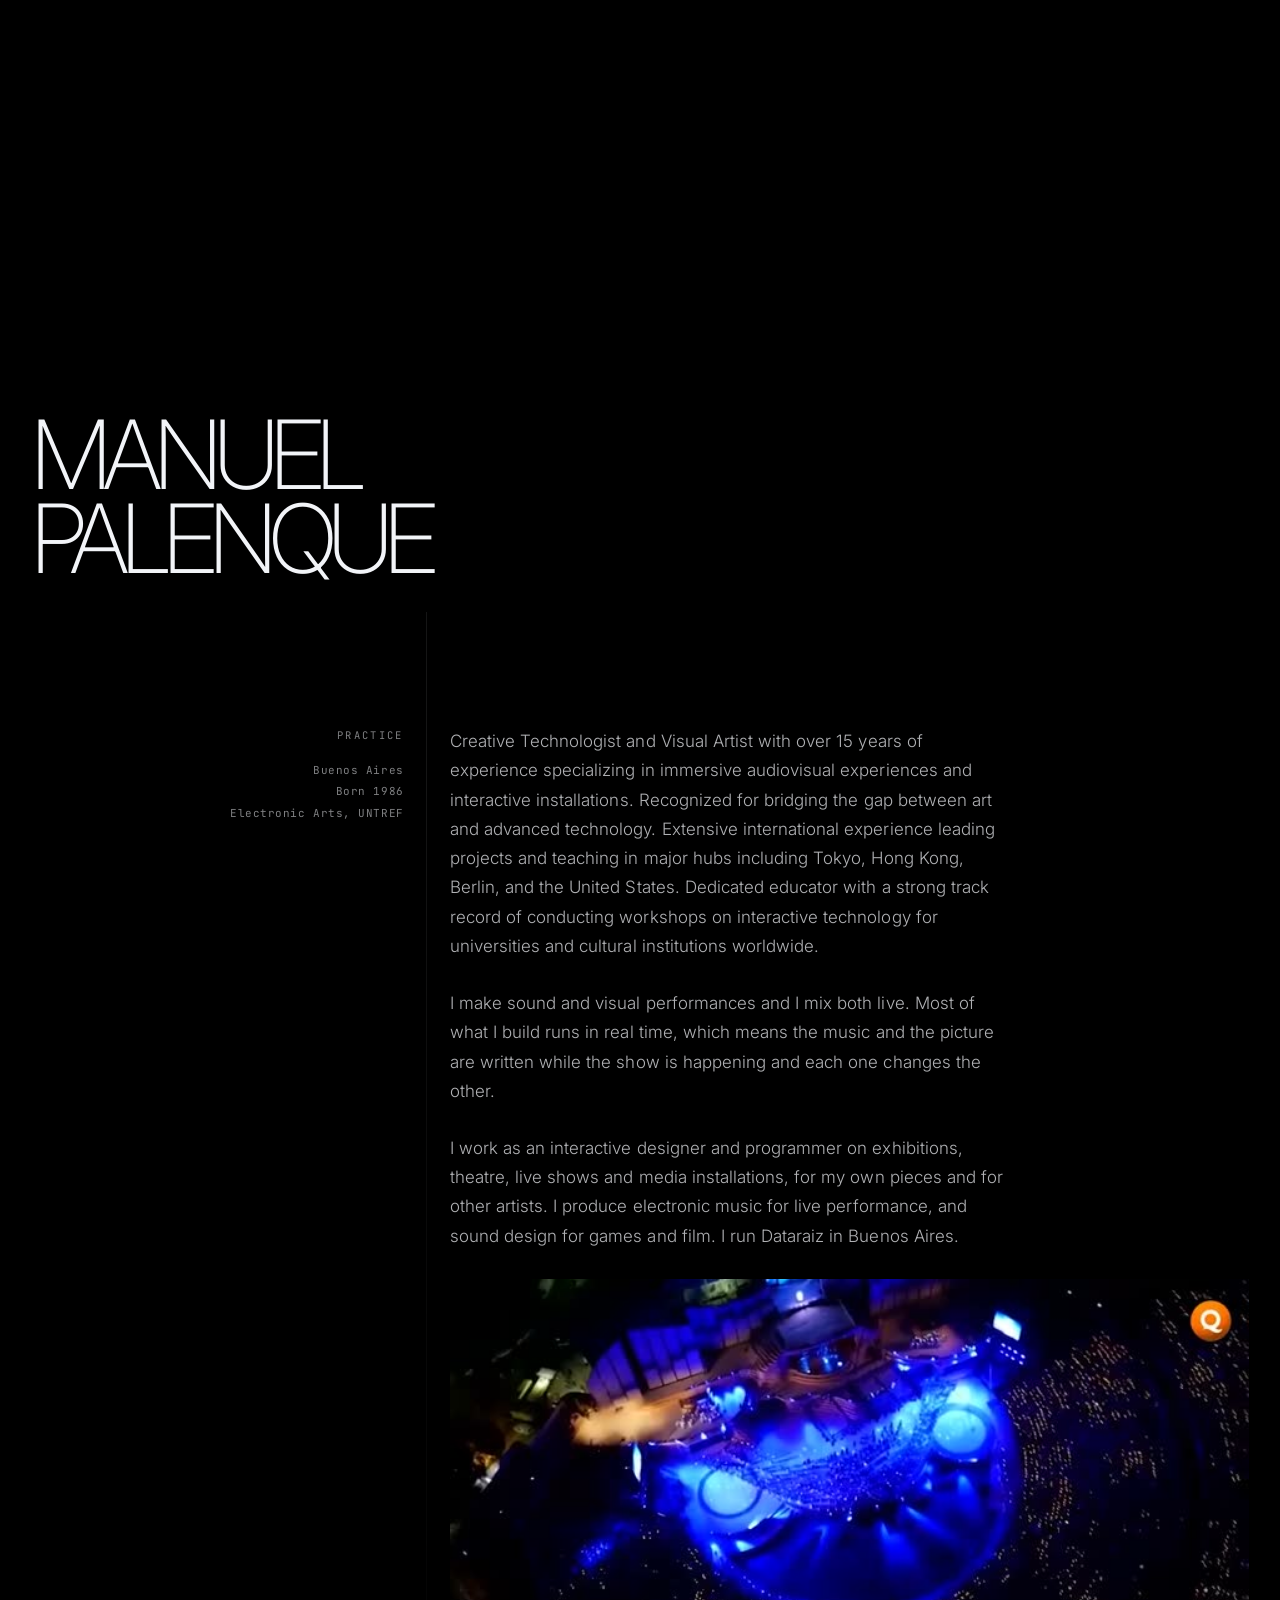
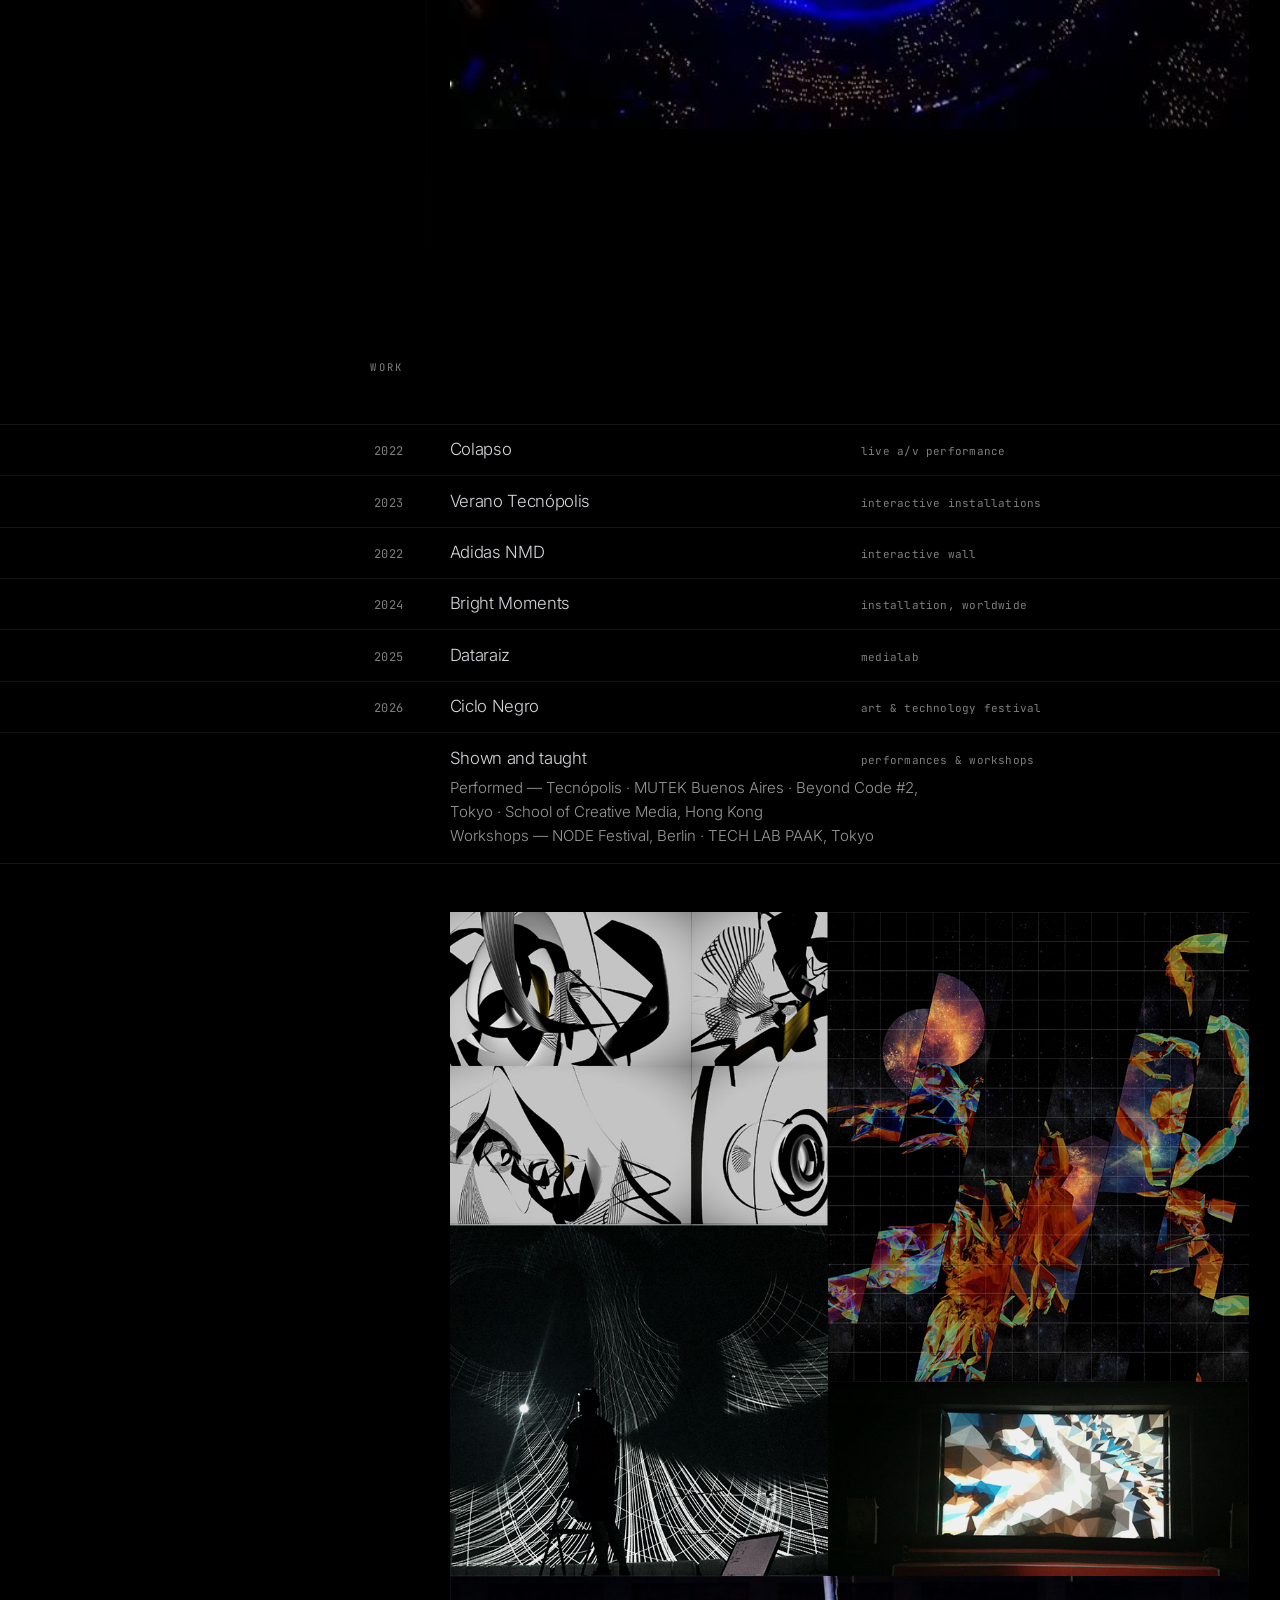
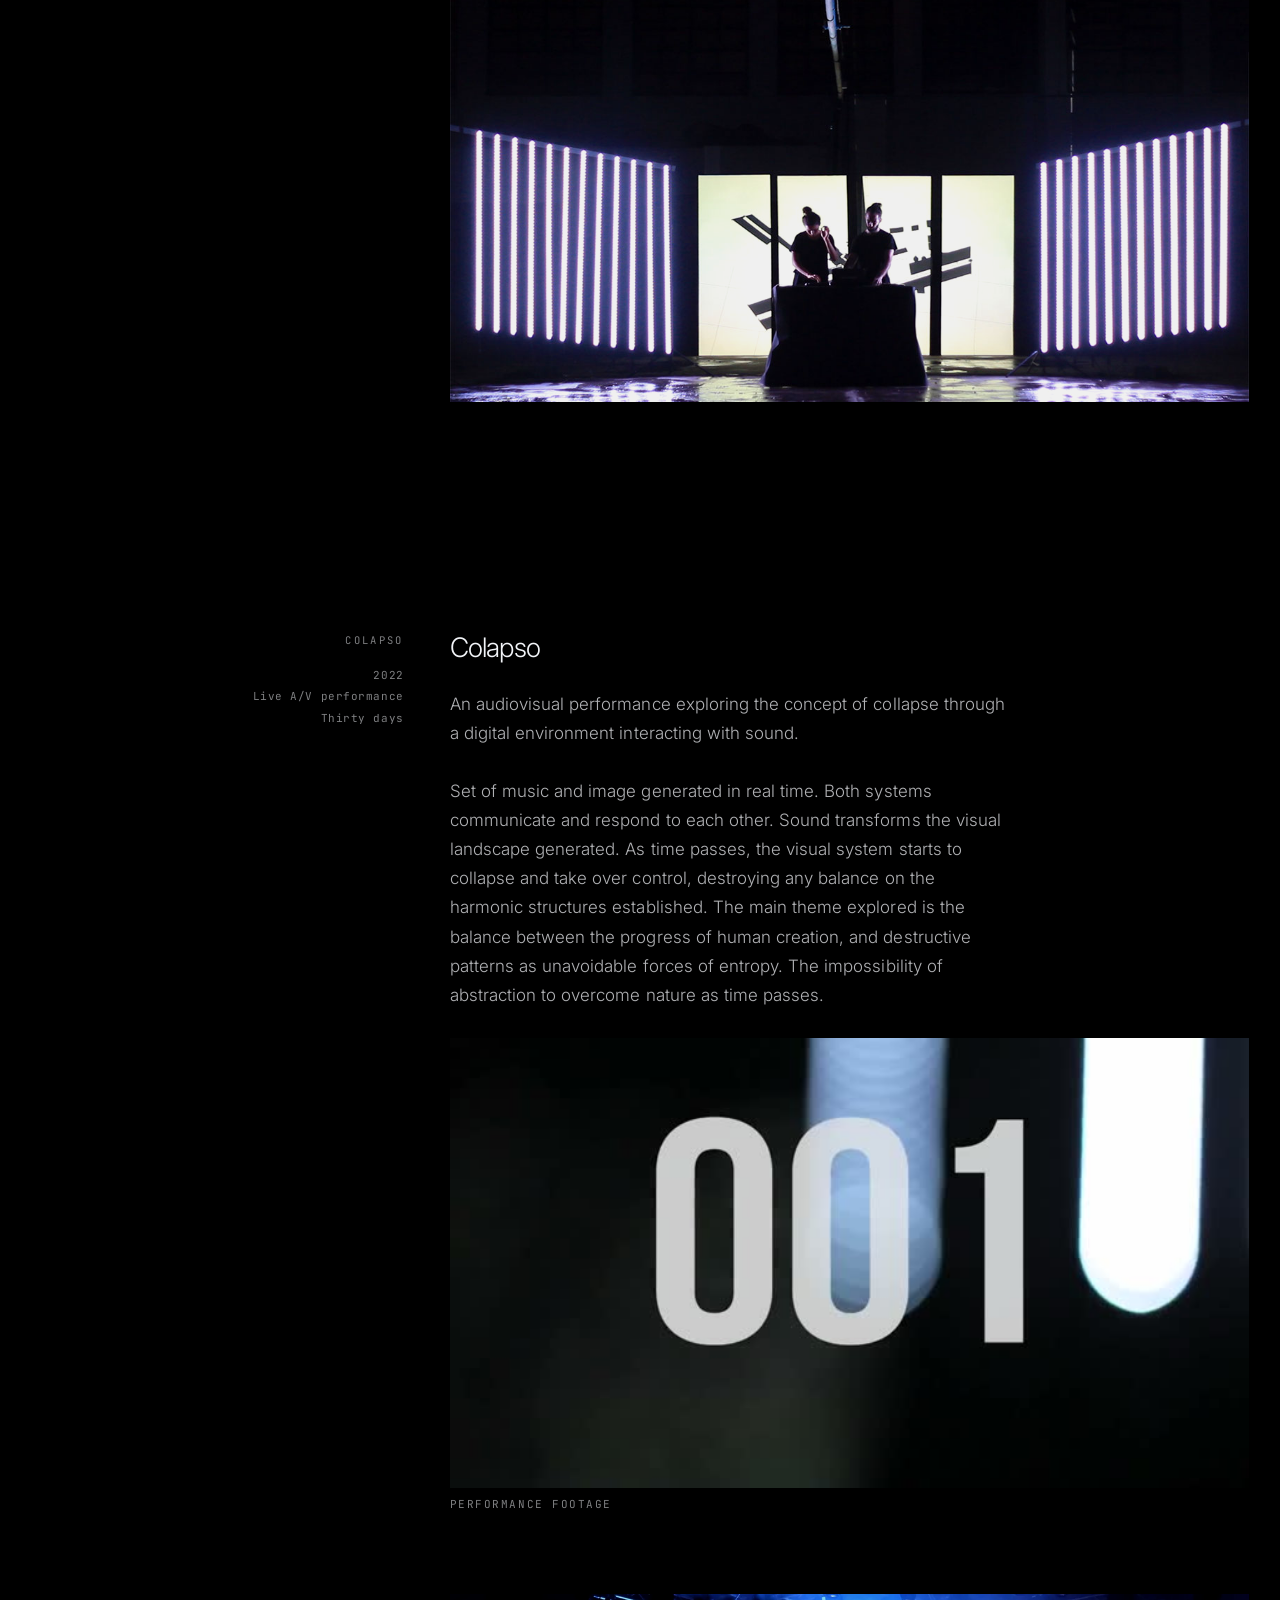
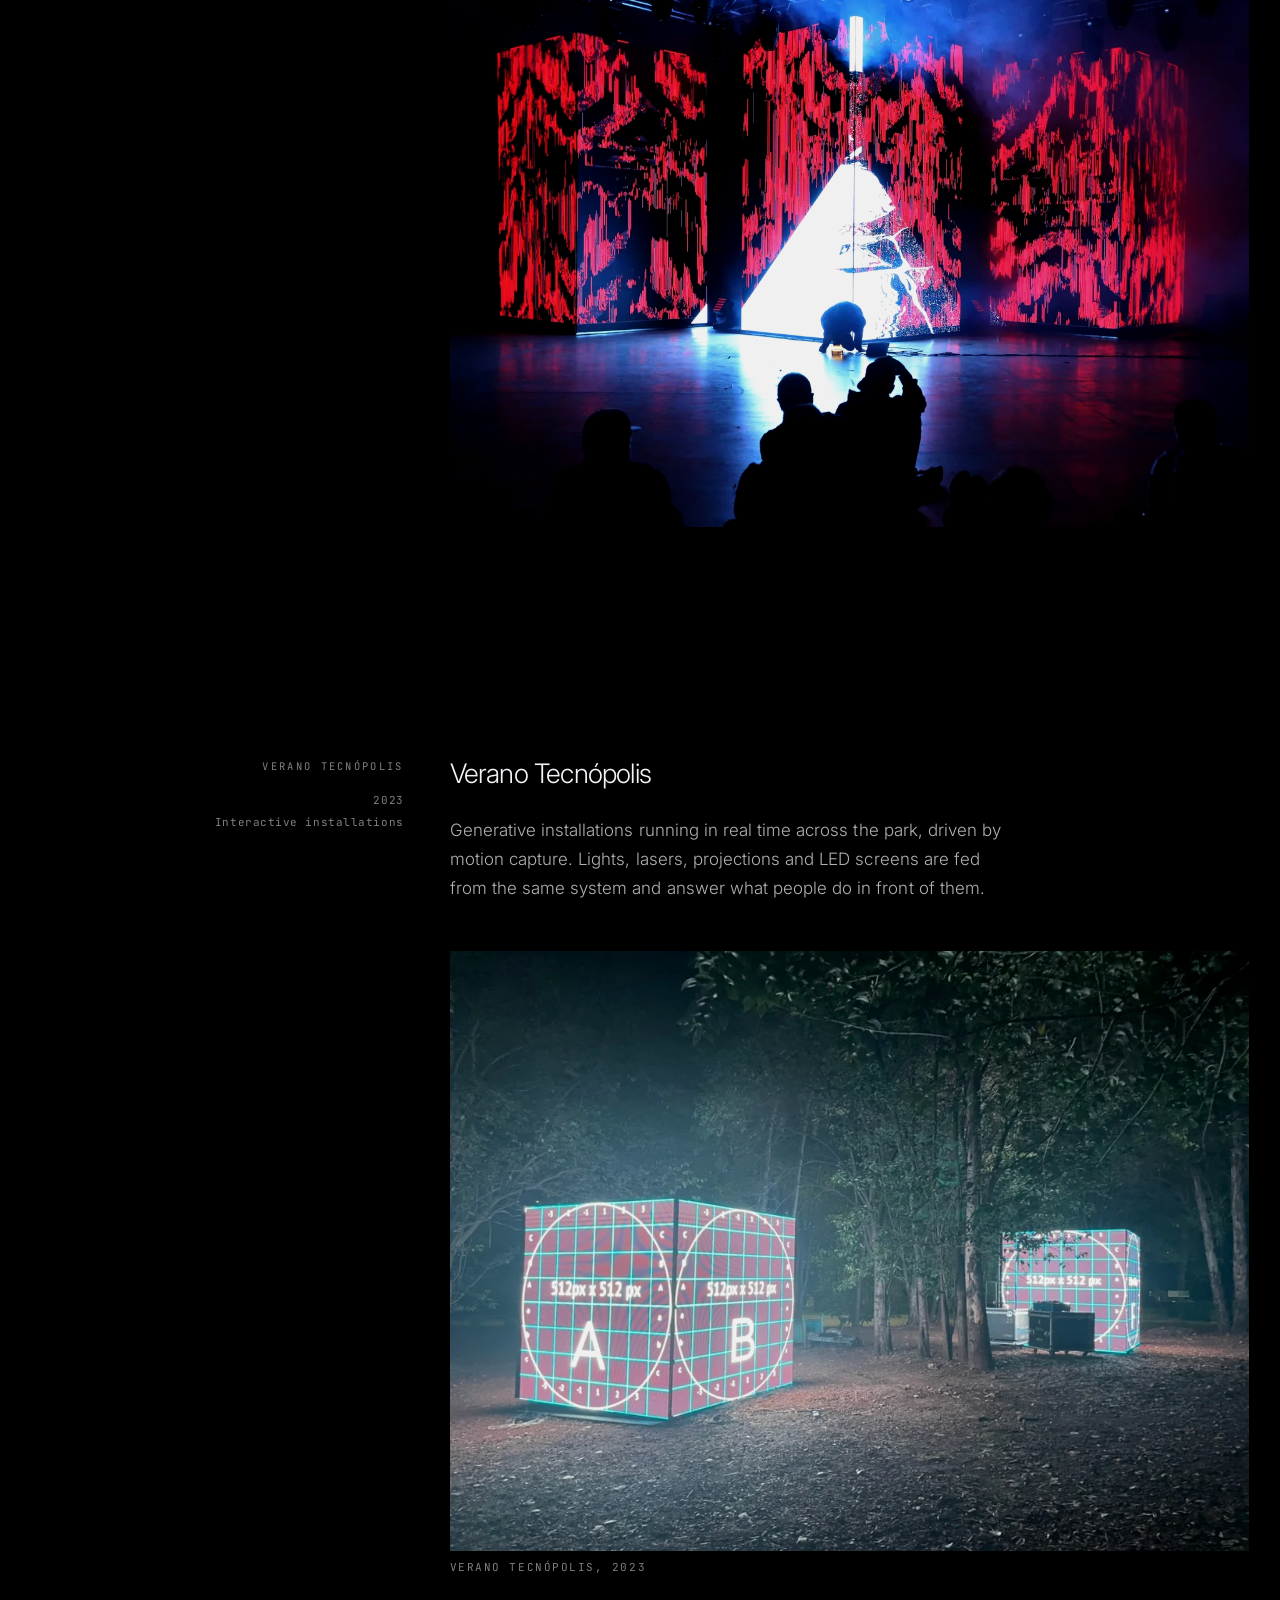
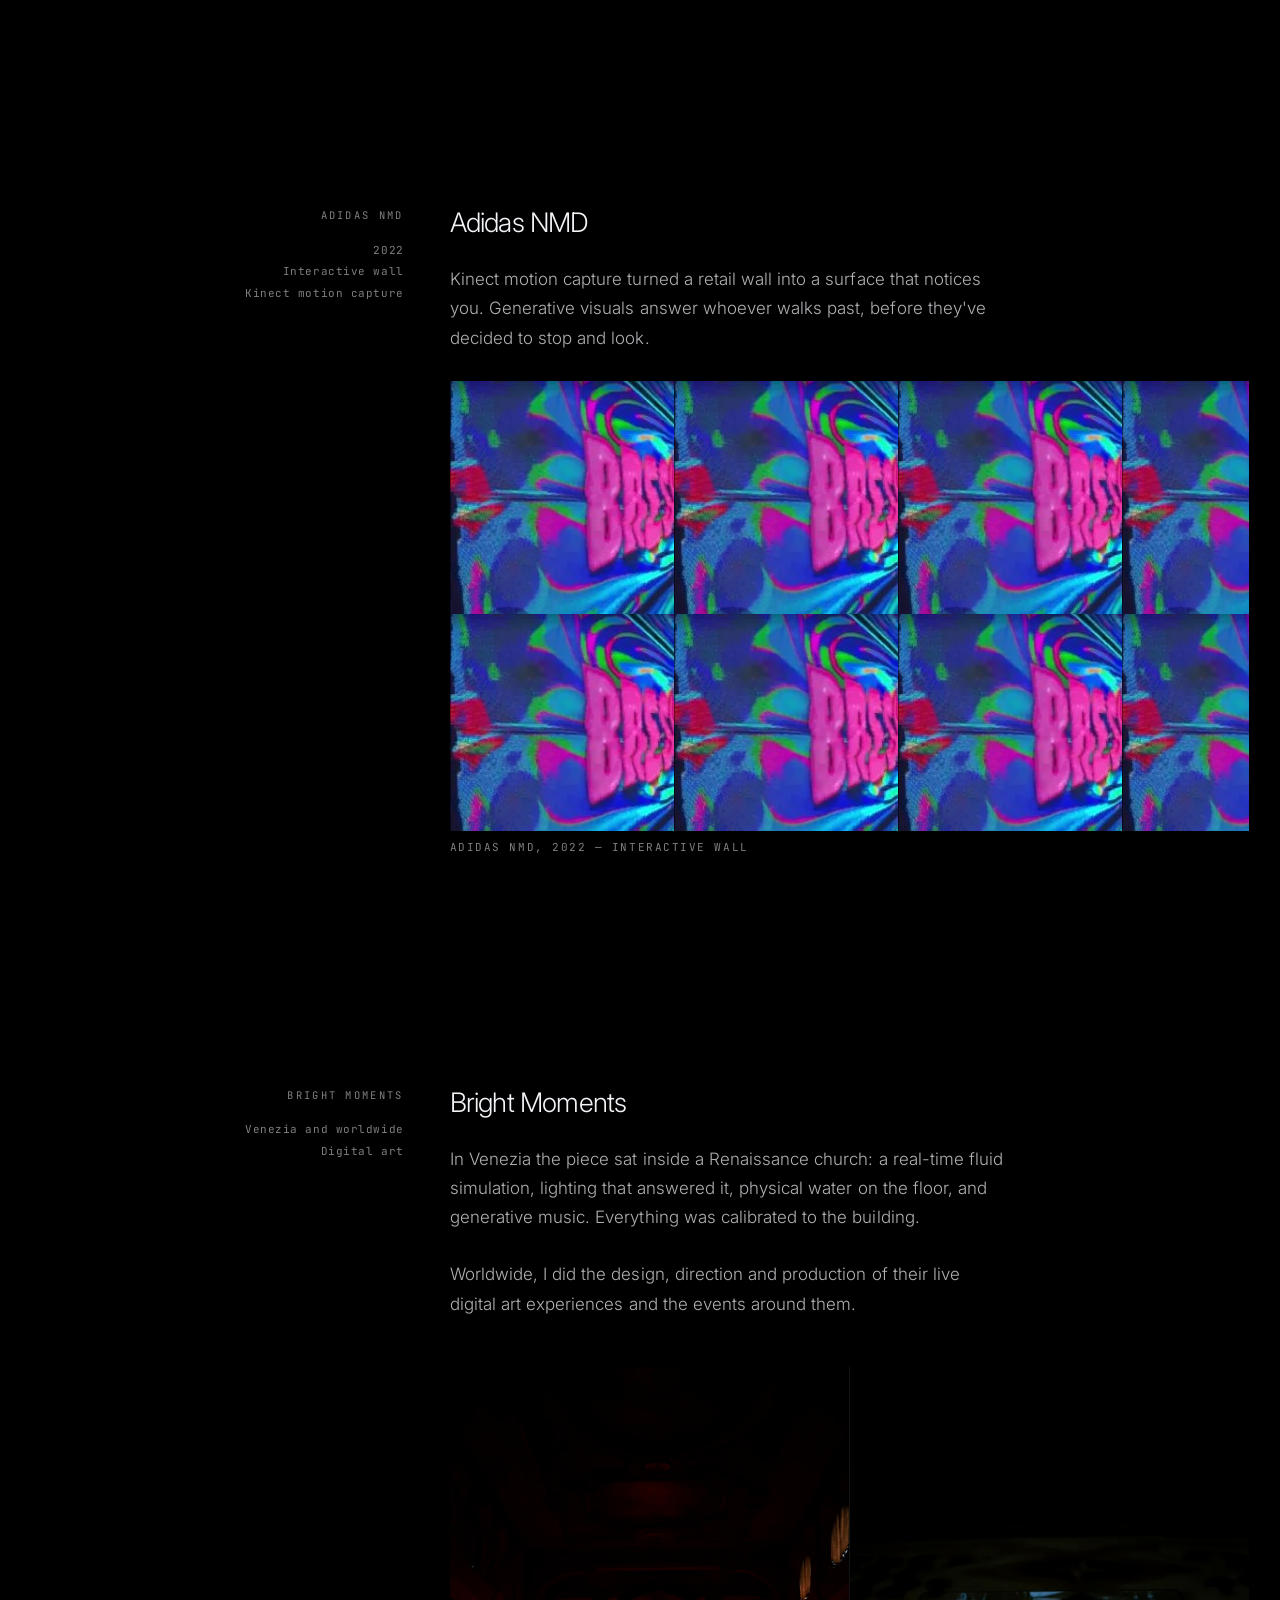
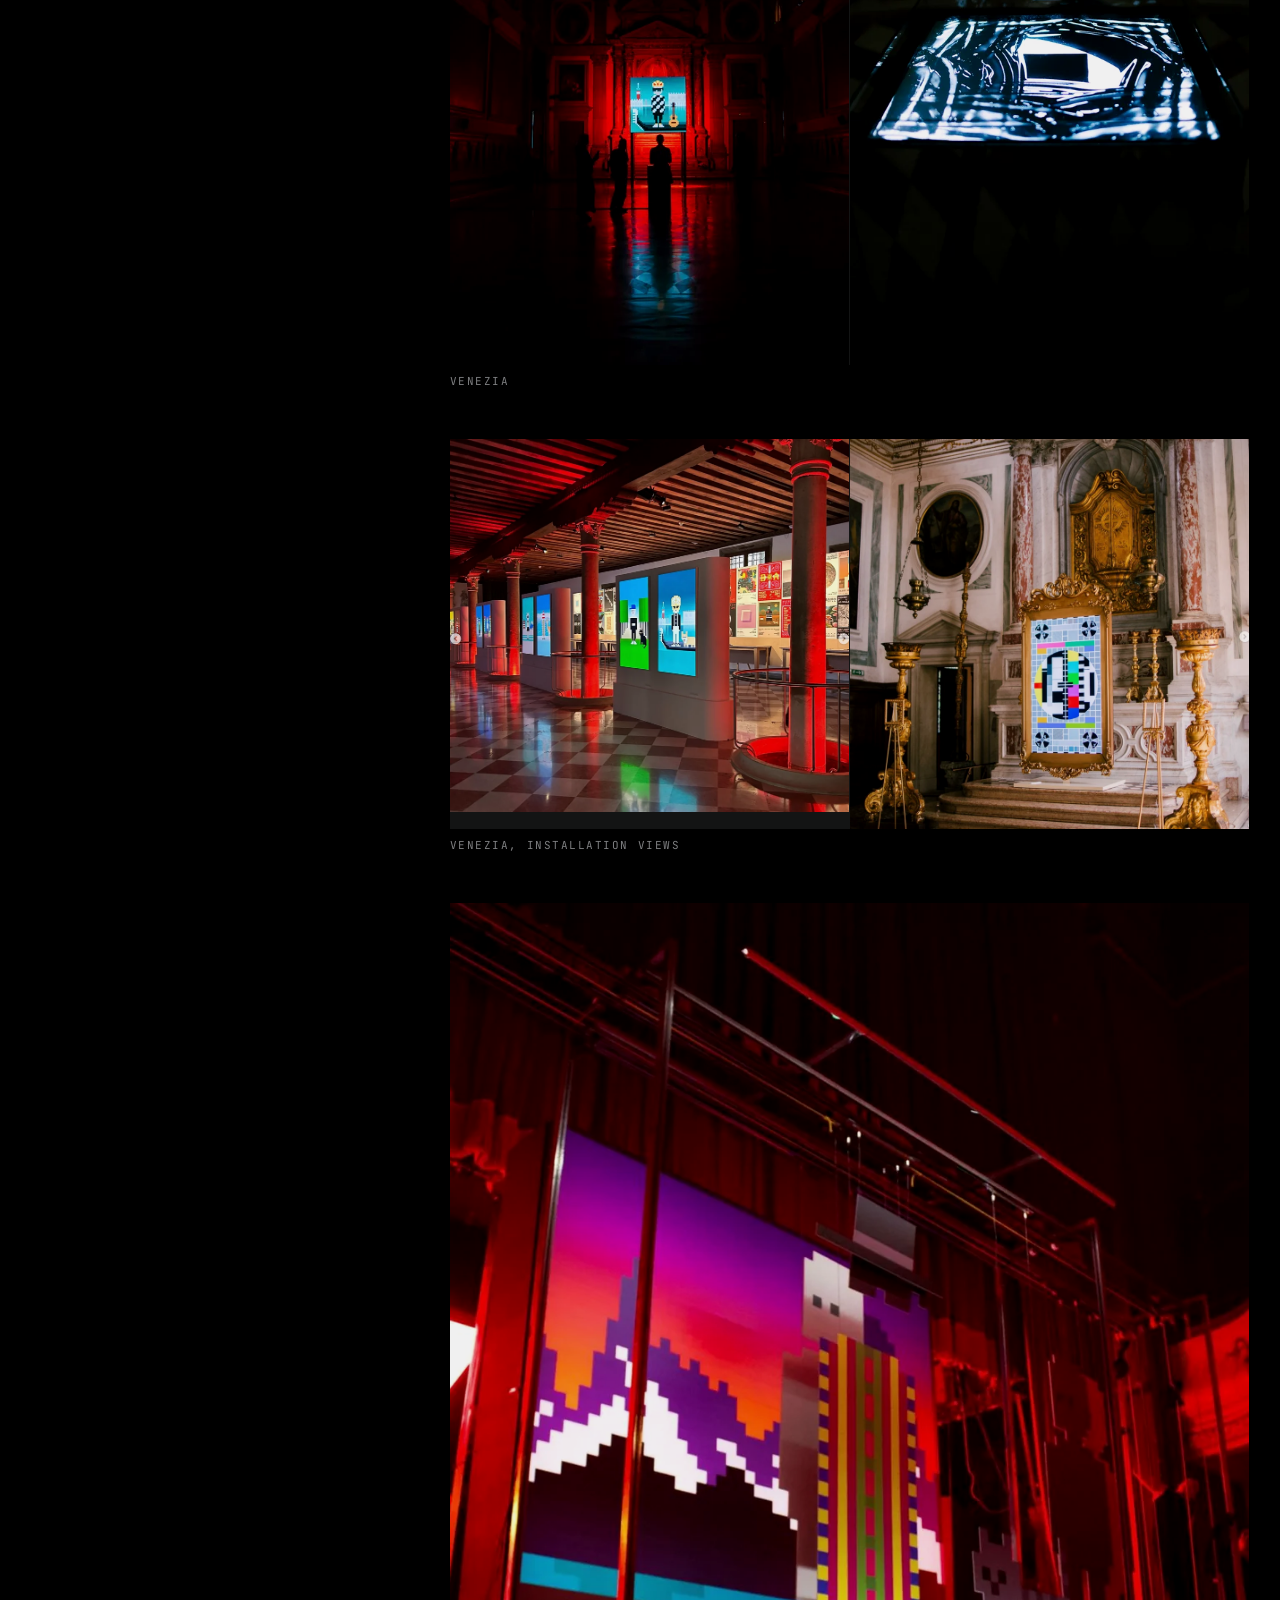
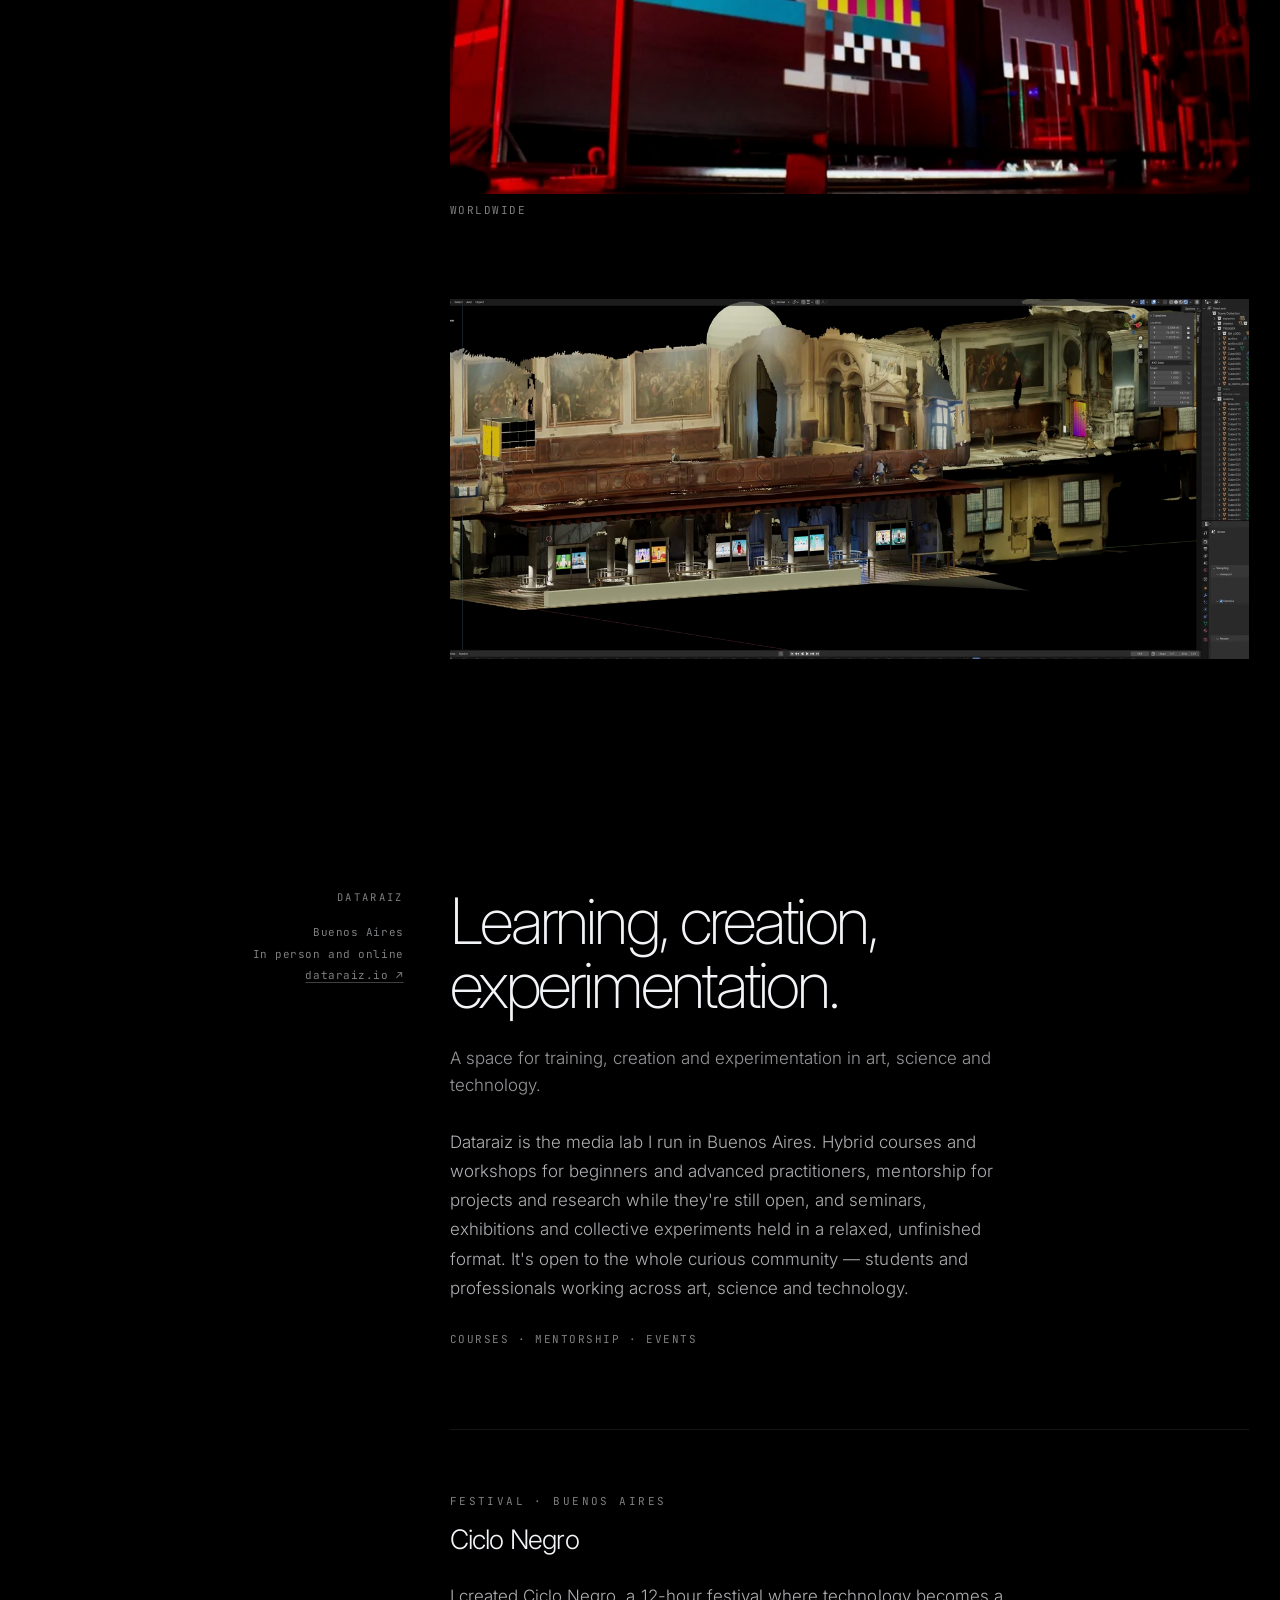
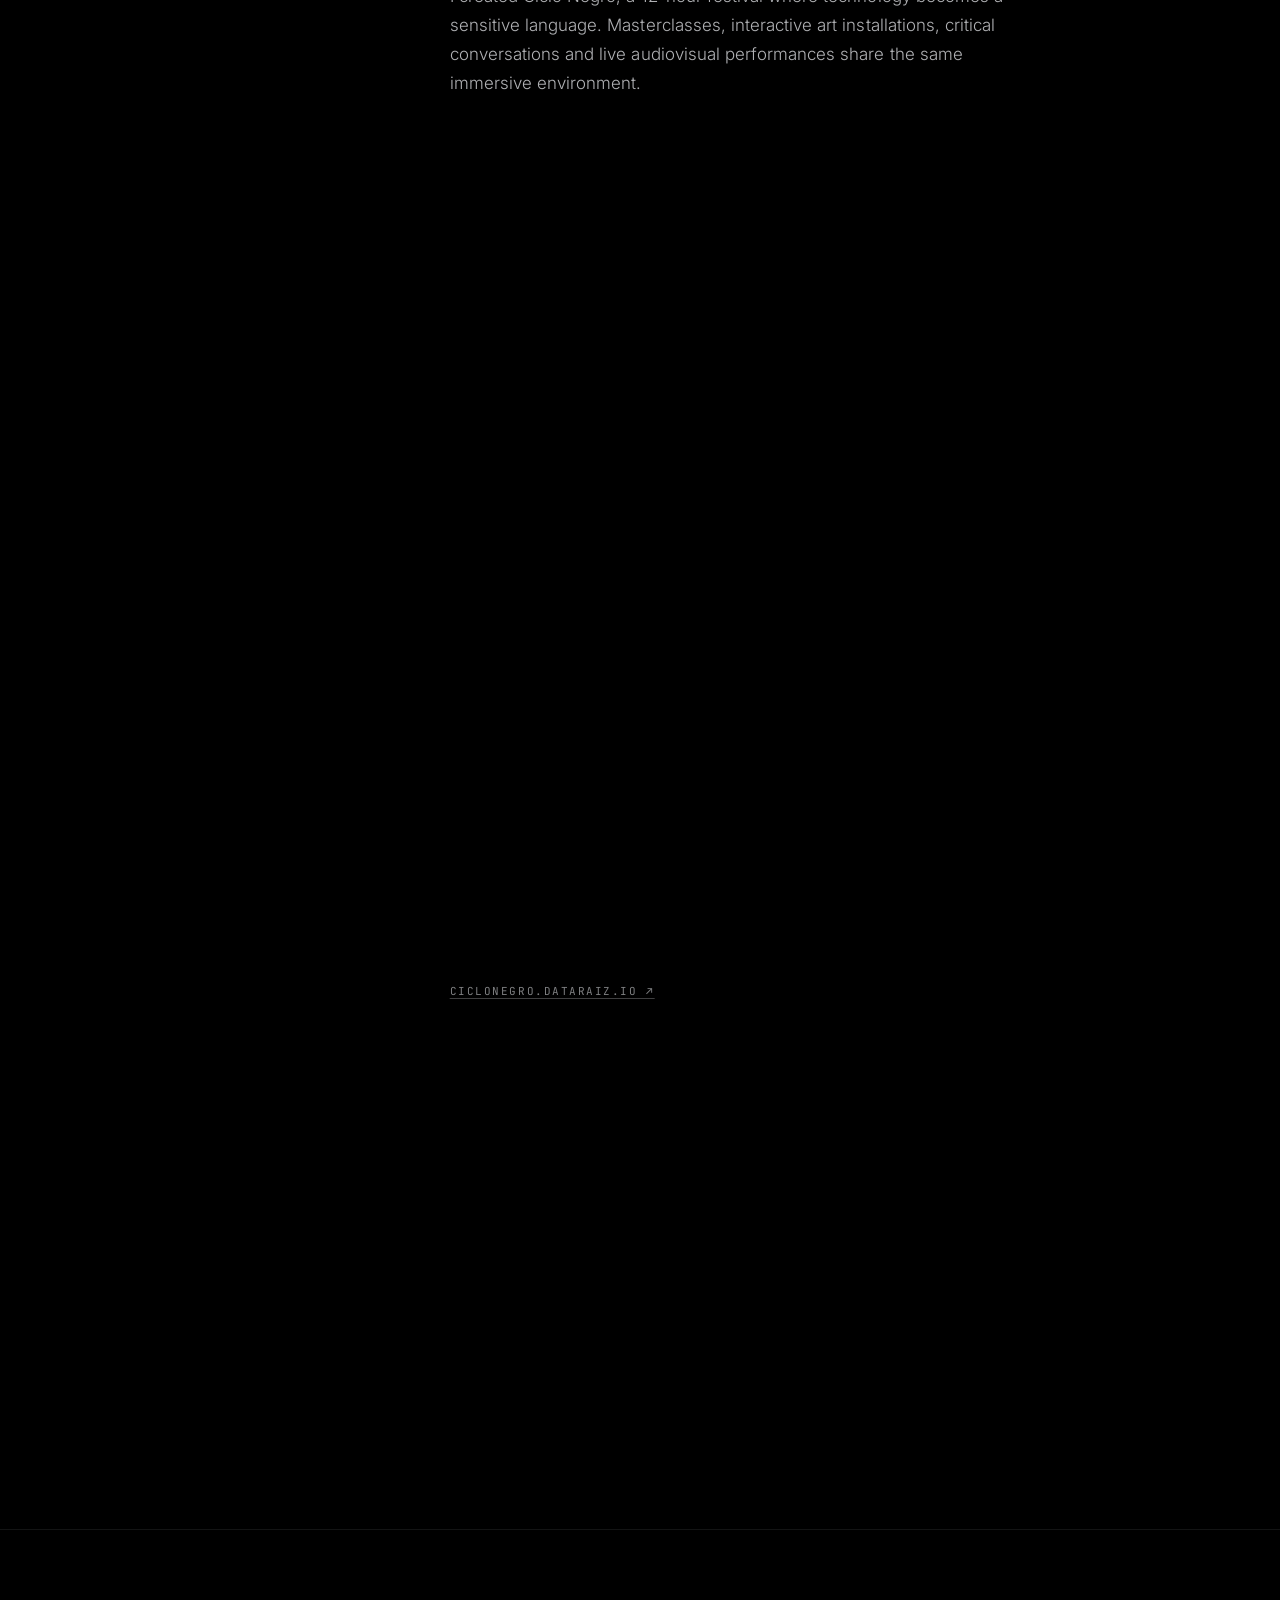
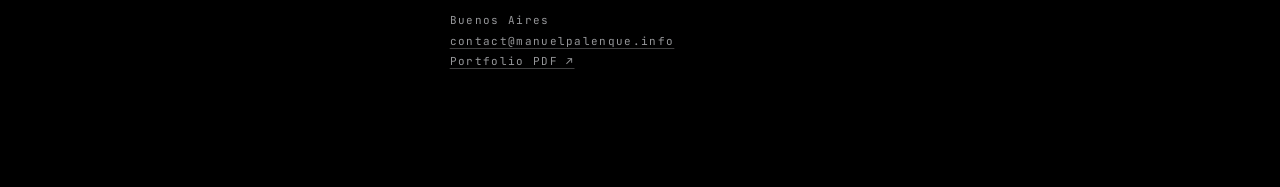
==== index.html @ c45c452f "Improve mobile menu and scrolling" ====
<!doctype html>
<html lang="en">
  <head>
    <meta charset="UTF-8" />
    <meta name="viewport" content="width=device-width, initial-scale=1.0, maximum-scale=1.0, viewport-fit=cover" />
    <title>Manuel Palenque — Artist</title>
    <meta
      name="description"
      content="Manuel Palenque is an artist in Buenos Aires. Sound and visual performance made in real time — Colapso, Verano Tecnópolis, Adidas NMD, Bright Moments — and Dataraiz, a media lab for art, science and technology."
    />
    <link rel="preconnect" href="https://fonts.googleapis.com" />
    <link rel="preconnect" href="https://fonts.gstatic.com" crossorigin />
    <link
      href="https://fonts.googleapis.com/css2?family=Inter:wght@200;300;400&family=JetBrains+Mono:wght@400&display=swap"
      rel="stylesheet"
    />
    <link rel="preload" href="./assets/portfolio/colapso.webp" as="image" />
    <style>
      :root {
        color-scheme: dark;
        --bg: #000;
        --ink: #f2f4f8;
        --ink-88: rgba(242, 244, 248, 0.88);
        --ink-72: rgba(242, 244, 248, 0.72);
        --ink-62: rgba(242, 244, 248, 0.62);
        --ink-52: rgba(242, 244, 248, 0.52);
        --rule: rgba(242, 244, 248, 0.08);
        --rule-hi: rgba(242, 244, 248, 0.24);
        --seam: rgba(242, 244, 248, 0.085);
        --gutter: clamp(1.25rem, 2.4vw, 2.75rem);
        --seam-pad: clamp(1.1rem, 1.8vw, 2rem);
        --s1: 0.5rem;
        --s2: 1rem;
        --s3: 1.75rem;
        --s4: 3rem;
        --s5: 5rem;
        --s6: clamp(5rem, 9vw, 8.5rem);
        --ease: cubic-bezier(0.22, 1, 0.36, 1);
      }
      * { box-sizing: border-box; }
      html, body {
        margin: 0;
        min-height: 100%;
        width: 100%;
        max-width: 100%;
        overflow-x: hidden;
        overscroll-behavior-x: none;
      }
      @supports (overflow: clip) {
        html, body { overflow-x: clip; }
      }
      html { background: #000; }
      body {
        background: var(--bg);
        color: var(--ink);
        font-family: "Inter", system-ui, -apple-system, sans-serif;
        font-weight: 300;
        min-height: 100vh;
        touch-action: pan-y pinch-zoom;
        -webkit-font-smoothing: antialiased;
      }
      #perf, #stats, .stats, .fps-meter, [data-fps-meter] { display: none !important; }

      /* ---------- header ---------- */
      .header {
        position: relative;
        width: 100%;
        height: clamp(460px, 68svh, 820px);
        background: #000;
        overflow: hidden;
      }
      .header canvas {
        position: absolute;
        inset: 0;
        display: block;
        width: 100%;
        height: 100%;
        touch-action: none;
      }
      .header::after {
        content: "";
        position: absolute;
        inset: 0;
        pointer-events: none;
        background: linear-gradient(180deg,
          rgba(0,0,0,0) 0%, rgba(0,0,0,0) 6%, rgba(0,0,0,0.18) 24%,
          rgba(0,0,0,0.62) 54%, rgba(0,0,0,0.88) 78%, rgba(0,0,0,0.92) 100%);
      }
      .hero {
        position: absolute;
        left: 0;
        right: 0;
        bottom: clamp(1.1rem, 3.5vh, 2.4rem);
        z-index: 1;
        display: grid;
        grid-template-columns: 33.3333% minmax(0, 1fr);
        align-items: end;
      }
      .hero__name {
        min-width: 0;
        padding-left: var(--gutter);
      }
      .wordmark {
        --wordmark-size: clamp(3.2rem, 9vw, 7rem);
        margin: 0;
        font-family: "Inter", system-ui, sans-serif;
        font-weight: 200;
        font-size: var(--wordmark-fit, var(--wordmark-size));
        letter-spacing: -0.083em;
        line-height: 0.88;
        text-transform: uppercase;
        color: var(--ink);
        width: max-content;
      }
      .wordmark-line { display: block; white-space: nowrap; }
      .wordmark-line--last { display: inline-block; }
      .wordmark-last { display: inline-block; }
      .hero__line {
        margin: 0;
        padding: 0 var(--gutter) 0.18em var(--seam-pad);
        max-width: 34em;
        font-size: clamp(1rem, 1.25vw, 1.18rem);
        font-weight: 300;
        letter-spacing: -0.004em;
        line-height: 1.55;
        color: var(--ink-72);
      }

      /* ---------- the axis ---------- */
      main {
        position: relative;
        width: 100%;
        margin: 0;
        padding: 0;
      }
      .seams {
        position: absolute;
        left: 0;
        top: 0;
        width: 100%;
        height: 150vh;
        z-index: 0;
        pointer-events: none;
        background: linear-gradient(90deg, transparent calc(33.3333% - 0.5px), var(--seam) calc(33.3333% - 0.5px),
                                    var(--seam) calc(33.3333% + 0.5px), transparent calc(33.3333% + 0.5px));
        -webkit-mask-image: linear-gradient(180deg, #000 0, #000 18vh, rgba(0,0,0,0.45) 70vh, rgba(0,0,0,0) 150vh);
                mask-image: linear-gradient(180deg, #000 0, #000 18vh, rgba(0,0,0,0.45) 70vh, rgba(0,0,0,0) 150vh);
      }
      .row {
        position: relative;
        z-index: 1;
        display: grid;
        grid-template-columns: 33.3333% minmax(0, 1fr);
      }
      .rail {
        padding-left: var(--gutter);
        padding-right: var(--seam-pad);
        text-align: right;
      }
      .col {
        padding-left: var(--seam-pad);
        padding-right: var(--gutter);
      }
      .bleed {
        grid-column: 2 / -1;
        padding-left: var(--seam-pad);
        padding-right: var(--gutter);
      }
      .section { padding-block: var(--s6); }
      .rail-label {
        margin: 0;
        font-family: "JetBrains Mono", ui-monospace, SFMono-Regular, Menlo, monospace;
        font-size: 10.5px;
        font-weight: 400;
        letter-spacing: 0.22em;
        line-height: 1.6;
        text-transform: uppercase;
        color: var(--ink-52);
      }
      .rail-data {
        margin: var(--s2) 0 0;
        font-family: "JetBrains Mono", ui-monospace, SFMono-Regular, Menlo, monospace;
        font-size: 11px;
        font-weight: 400;
        letter-spacing: 0.05em;
        line-height: 1.95;
        color: var(--ink-52);
        font-variant-numeric: tabular-nums;
      }
      .body {
        margin: 0 0 var(--s3);
        max-width: 33em;
        font-size: 1.0625rem;
        font-weight: 300;
        letter-spacing: 0.002em;
        line-height: 1.72;
        color: var(--ink-72);
      }
      .body:last-child { margin-bottom: 0; }
      .caption {
        margin: var(--s1) 0 0;
        font-family: "JetBrains Mono", ui-monospace, SFMono-Regular, Menlo, monospace;
        font-size: 11px;
        font-weight: 400;
        letter-spacing: 0.14em;
        line-height: 1.6;
        text-transform: uppercase;
        color: var(--ink-52);
      }
      a {
        color: inherit;
        text-decoration: underline;
        text-underline-offset: 0.28em;
        text-decoration-thickness: 1px;
        text-decoration-color: rgba(242, 244, 248, 0.26);
        transition: text-decoration-color 150ms ease;
      }
      a:hover, a:focus-visible { text-decoration-color: var(--ink); }

      /* ---------- index ---------- */
      .index-block { margin-top: var(--s4); }
      .index-block:first-of-type { margin-top: 0; }
      .index-row {
        position: relative;
        isolation: isolate;
        overflow: hidden;
        border-top: 1px solid var(--rule);
        padding-block: 0.9rem;
        align-items: baseline;
        text-decoration: none;
        transition: border-color 460ms var(--ease), transform 460ms var(--ease);
      }
      .index-row::before {
        content: "";
        position: absolute;
        inset: 0;
        z-index: 0;
        background: var(--ink);
        transform: translate3d(-101%, 0, 0);
        transition: transform 600ms var(--ease);
        pointer-events: none;
      }
      .index-row > * { position: relative; z-index: 1; }
      .index-row:last-child { border-bottom: 1px solid var(--rule); }
      a.index-row:focus-visible {
        border-top-color: var(--ink);
        transform: translate3d(0.18rem, 0, 0);
      }
      a.index-row:focus-visible::before { transform: translate3d(0, 0, 0); }
      .index-year {
        font-family: "JetBrains Mono", ui-monospace, SFMono-Regular, Menlo, monospace;
        font-size: 12px;
        font-weight: 400;
        letter-spacing: 0.04em;
        line-height: 1;
        color: var(--ink-52);
        font-variant-numeric: tabular-nums;
      }
      .index-cell {
        display: grid;
        grid-template-columns: minmax(0, 1fr) minmax(0, 1fr);
        align-items: baseline;
        gap: 0 var(--seam-pad);
      }
      .index-title {
        font-size: clamp(1.05rem, 1.25vw, 1.25rem);
        font-weight: 300;
        letter-spacing: -0.02em;
        line-height: 1.2;
        color: var(--ink-88);
        transition: color 420ms var(--ease);
      }
      a.index-row:focus-visible .index-title { color: #000; }
      .index-medium {
        font-family: "JetBrains Mono", ui-monospace, SFMono-Regular, Menlo, monospace;
        font-size: 11px;
        font-weight: 400;
        letter-spacing: 0.02em;
        line-height: 1.6;
        text-transform: lowercase;
        color: var(--ink-52);
        transition: color 420ms var(--ease);
      }
      a.index-row:focus-visible .index-year,
      a.index-row:focus-visible .index-medium,
      a.index-row:focus-visible .index-note { color: rgba(5, 7, 11, 0.62); }
      @media (hover: hover) and (pointer: fine) {
        a.index-row:hover {
          border-top-color: var(--ink);
          transform: translate3d(0.18rem, 0, 0);
        }
        a.index-row:hover::before { transform: translate3d(0, 0, 0); }
        a.index-row:hover .index-title { color: #000; }
        a.index-row:hover .index-year,
        a.index-row:hover .index-medium,
        a.index-row:hover .index-note { color: rgba(5, 7, 11, 0.62); }
      }
      .index-note {
        grid-column: 1 / -1;
        margin: 0.45rem 0 0;
        max-width: 34em;
        font-size: 0.94rem;
        font-weight: 300;
        line-height: 1.6;
        color: var(--ink-62);
      }
      /* commissioned rail thumbnail */
      .rail > .index-year { display: block; }
      .cthumb {
        display: block;
        margin: 0.7rem 0 0 auto;
        width: clamp(110px, 12vw, 190px);
        aspect-ratio: 16 / 10;
        object-fit: cover;
        background: var(--bg);
        filter: saturate(0.94) contrast(1.04) brightness(0.94);
      }

      /* ---------- plates ---------- */
      .plate { padding-block: var(--s6); }
      .plate > .rail { grid-row: 1 / -1; }
      .plate__title {
        margin: 0 0 var(--s3);
        font-size: clamp(1.45rem, 2.1vw, 2rem);
        font-weight: 300;
        letter-spacing: -0.03em;
        line-height: 1.12;
        color: var(--ink);
      }
      .plate__media { margin: var(--s4) 0 0; }
      .plate__media:first-child { margin-top: 0; }
      .plate__media img {
        display: block;
        width: 100%;
        height: auto;
        filter: saturate(0.94) contrast(1.04) brightness(0.94);
      }
      .plate__media.bleed { margin-top: var(--s5); }
      .plate__media.bleed img { width: 100%; }
      .plate__media.bleed.work-recap {
        margin-top: var(--s4);
        margin-left: 33.3333%;
      }
      .pair {
        display: grid;
        grid-template-columns: repeat(2, minmax(0, 1fr));
        gap: 1px;
        background: var(--rule);
      }
      .pair img { width: 100%; }

      /* ---------- dataraiz ---------- */
      .motto {
        margin: 0;
        font-size: clamp(2.2rem, 5vw, 4rem);
        font-weight: 200;
        letter-spacing: -0.045em;
        line-height: 1;
        color: var(--ink);
      }
      .gloss {
        margin: var(--s2) 0 0;
        font-family: "JetBrains Mono", ui-monospace, SFMono-Regular, Menlo, monospace;
        font-size: 11px;
        font-weight: 400;
        letter-spacing: 0.22em;
        text-transform: uppercase;
        color: var(--ink-52);
      }
      .spanish {
        margin: var(--s3) 0 0;
        max-width: 33em;
        font-size: 1.0625rem;
        font-weight: 300;
        line-height: 1.6;
        color: var(--ink-62);
      }
      .dataraiz-body { margin-top: var(--s3); }
      .strands { margin-top: var(--s3); }
      .ciclo-negro {
        margin-top: var(--s5);
        padding-top: var(--s4);
        border-top: 1px solid var(--rule);
        scroll-margin-top: var(--s3);
      }
      .ciclo-negro .plate__title { margin-top: var(--s2); }
      .entry-media.entry-media--ciclo {
        width: min(100%, 42rem);
        aspect-ratio: 4 / 5;
        margin-top: var(--s3);
      }
      .entry-media--ciclo video { object-position: 50% 45%; }
      .ciclo-negro__link { margin-top: var(--s2); }

      /* ---------- video surfaces (JS contract) ---------- */
      .entry-media {
        margin: 0;
        aspect-ratio: 16 / 9;
        overflow: hidden;
        background-position: center;
        background-repeat: no-repeat;
        background-size: cover;
      }
      .entry-media--interactive { cursor: pointer; }
      .entry-media--adidas {
        background: #000;
      }
      .entry-media--interactive:focus-visible {
        outline: 1px solid rgba(242, 244, 248, 0.78);
        outline-offset: 3px;
      }
      .entry-media video {
        display: block;
        width: 100%;
        height: 100%;
        object-fit: cover;
        filter: saturate(0.94) contrast(1.04) brightness(0.94);
        background: var(--bg);
        opacity: 0;
        transition: opacity 180ms ease;
      }
      .entry-media video[data-frame-ready="true"] { opacity: 1; }

      .archive-video-grid {
        display: grid;
        grid-template-columns: repeat(4, minmax(0, 1fr));
        gap: 1px;
        margin-left: calc(33.3333% + var(--seam-pad));
        margin-right: var(--gutter);
        background: var(--rule);
      }
      .archive-section { padding-top: var(--s4); }
      .archive-video-card {
        position: relative;
        display: block;
        width: 100%;
        min-width: 0;
        padding: 0;
        aspect-ratio: 16 / 10;
        overflow: hidden;
        appearance: none;
        border: 0;
        border-radius: 0;
        color: var(--ink);
        background: var(--bg);
        background-position: center;
        background-repeat: no-repeat;
        background-size: cover;
        cursor: pointer;
      }
      .archive-video-card video {
        display: block;
        width: 100%;
        height: 100%;
        object-fit: cover;
        filter: saturate(0.86) contrast(1.06) brightness(0.8);
        opacity: 0;
        transform: scale(1);
        transition: opacity 180ms ease, filter 420ms ease, transform 520ms ease;
      }
      .archive-video-card video[data-frame-ready="true"] { opacity: 1; }
      .archive-video-card::after {
        content: "";
        position: absolute;
        inset: 0;
        pointer-events: none;
        background: linear-gradient(180deg, rgba(0,0,0,0) 0%, rgba(0,0,0,0.06) 52%, rgba(0,0,0,0.28) 100%);
        transition: opacity 420ms ease;
      }
      .archive-video-card:hover video,
      .archive-video-card:focus-visible video,
      .archive-video-card.is-previewing video {
        filter: saturate(1) contrast(1.02) brightness(0.98);
        transform: scale(1.012);
      }
      .archive-video-card:hover::after,
      .archive-video-card:focus-visible::after,
      .archive-video-card.is-previewing::after { opacity: 0.4; }
      .archive-video-card:focus-visible {
        outline: 1px solid rgba(242, 244, 248, 0.78);
        outline-offset: -1px;
      }

      /* ---------- colophon ---------- */
      .colophon {
        border-top: 1px solid var(--rule);
        padding-block: var(--s5) var(--s6);
      }
      .colophon-list {
        margin: 0;
        font-family: "JetBrains Mono", ui-monospace, SFMono-Regular, Menlo, monospace;
        font-size: 11px;
        font-weight: 400;
        letter-spacing: 0.12em;
        line-height: 1.9;
        color: var(--ink-62);
      }
      .colophon-list p { margin: 0; }
      .colophon-credit {
        margin-top: var(--s3);
        max-width: 44em;
        color: var(--ink-52);
        text-transform: uppercase;
      }

      /* ---------- lightbox (unchanged contract) ---------- */
      .video-lightbox[hidden] { display: none; }
      .video-lightbox {
        position: fixed;
        inset: 0;
        z-index: 40;
        display: flex;
        align-items: center;
        justify-content: center;
        padding: clamp(1rem, 4vw, 3rem);
        background: rgba(0, 0, 0, 0.94);
      }
      .video-lightbox__panel { width: min(1180px, 100%); }
      .video-lightbox.is-fullscreen { padding: 0; }
      .video-lightbox.is-fullscreen .video-lightbox__panel { width: 100%; height: 100%; }
      .video-lightbox.is-fullscreen .video-lightbox__frame { height: 100%; aspect-ratio: auto; }
      .video-lightbox.is-fullscreen .video-lightbox__bar {
        position: absolute;
        right: clamp(1rem, 3vw, 2rem);
        bottom: clamp(1rem, 3vw, 2rem);
      }
      .video-lightbox__frame {
        position: relative;
        aspect-ratio: 16 / 9;
        overflow: hidden;
        background: #000;
        background-position: center;
        background-repeat: no-repeat;
        background-size: cover;
      }
      .video-lightbox__frame video {
        display: block;
        width: 100%;
        height: 100%;
        object-fit: contain;
        background: #000;
        opacity: 0;
        transition: opacity 180ms ease;
      }
      .video-lightbox__frame video[data-frame-ready="true"] { opacity: 1; }
      .video-lightbox__bar {
        display: flex;
        justify-content: flex-end;
        margin-top: var(--s2);
      }
      .video-lightbox__actions { display: flex; gap: 1px; }
      .video-lightbox__button {
        appearance: none;
        border: 1px solid var(--rule);
        background: rgba(242, 244, 248, 0.05);
        color: var(--ink);
        padding: 0.7rem 0.95rem;
        font-family: "JetBrains Mono", ui-monospace, SFMono-Regular, Menlo, monospace;
        font-size: 11px;
        letter-spacing: 0.12em;
        text-transform: uppercase;
        cursor: pointer;
        transition: border-color 150ms ease, background 150ms ease;
      }
      .video-lightbox__button:hover,
      .video-lightbox__button:focus-visible {
        border-color: var(--rule-hi);
        background: rgba(242, 244, 248, 0.09);
      }

      /* ---------- motion ---------- */
      [data-reveal] {
        opacity: 0;
        transform: translateY(8px);
        transition: opacity 620ms var(--ease), transform 620ms var(--ease);
      }
      [data-reveal].is-in { opacity: 1; transform: none; }

      /* ---------- breakpoints ---------- */
      @media (min-width: 1600px) {
        .plate__media:not(.bleed) img { max-width: 1100px; }
      }
      @media (max-width: 1179px) {
        .archive-video-grid { grid-template-columns: repeat(3, minmax(0, 1fr)); }
      }
      @media (max-width: 900px) {
        .seams { display: none; }
        .hero {
          grid-template-columns: minmax(0, 1fr);
          gap: var(--s2);
        }
        .hero__line { padding-left: var(--gutter); padding-bottom: 0; }
        .row { grid-template-columns: minmax(0, 1fr); }
        .rail {
          text-align: left;
          padding-right: var(--gutter);
          margin-bottom: var(--s2);
        }
        .plate > .rail { grid-row: auto; }
        .col { padding-left: var(--gutter); }
        .bleed {
          grid-column: 1 / -1;
          padding-left: var(--gutter);
          padding-right: var(--gutter);
        }
        .plate__media.bleed.work-recap { margin-left: 0; }
        .rail-label, .rail-data {
          display: inline;
          margin: 0;
        }
        .rail-data { margin-left: 0.6em; }
        .rail-data br { display: none; }
        .rail-data span::before { content: " · "; }
        .index-cell { grid-template-columns: minmax(0, 1fr); gap: 0.35rem; }
        .index-row { grid-template-columns: minmax(0, 1fr); }
        .index-year { display: none; }
        .index-meta-mobile { display: block; }
        .index-row > .rail { order: 2; margin-bottom: 0; margin-top: var(--s2); }
        .cthumb { margin: 0; width: 100%; aspect-ratio: 16 / 9; }
        .credit-row { grid-template-columns: minmax(0, 1fr); gap: var(--s1); }
        .archive-video-grid {
          grid-template-columns: repeat(2, minmax(0, 1fr));
          margin-left: var(--gutter);
          margin-right: var(--gutter);
        }
      }
      @media (min-width: 901px) {
        .index-meta-mobile { display: none; }
      }
      @media (max-width: 640px) {
        :root { --gutter: 1.25rem; }
        .header { height: clamp(400px, 62svh, 520px); }
        .wordmark { --wordmark-size: clamp(2.45rem, 14vw, 4.2rem); }
      }
      @media (prefers-reduced-motion: reduce) {
        [data-reveal], [data-reveal].is-in {
          opacity: 1 !important;
          transform: none !important;
          transition: none !important;
        }
        .archive-video-card video { transition: opacity 180ms ease; transform: none; }
        * { scroll-behavior: auto; }
      }
    </style>
  </head>
  <body>
    <header class="header" aria-label="Manuel Palenque">
      <div class="hero">
        <div class="hero__name">
          <h1 class="wordmark" aria-label="MANUEL PALENQUE">
            <span class="wordmark-line" aria-hidden="true">MANUEL</span>
            <span class="wordmark-line wordmark-line--last" aria-hidden="true">PALENQU<span class="wordmark-last">E</span></span>
          </h1>
        </div>
      </div>
    </header>

    <main>
      <div class="seams" aria-hidden="true"></div>

      <section class="row section" aria-labelledby="practice-title">
        <div class="rail">
          <p class="rail-label" id="practice-title">Practice</p>
          <p class="rail-data">Buenos Aires<br />Born 1986<br />Electronic Arts, UNTREF</p>
        </div>
        <div class="col">
          <p class="body">
            Creative Technologist and Visual Artist with over 15 years of
            experience specializing in immersive audiovisual experiences and
            interactive installations. Recognized for bridging the gap between
            art and advanced technology. Extensive international experience
            leading projects and teaching in major hubs including Tokyo, Hong
            Kong, Berlin, and the United States. Dedicated educator with a
            strong track record of conducting workshops on interactive
            technology for universities and cultural institutions worldwide.
          </p>
          <p class="body">
            I make sound and visual performances and I mix both live. Most of
            what I build runs in real time, which means the music and the
            picture are written while the show is happening and each one
            changes the other.
          </p>
          <p class="body">
            I work as an interactive designer and programmer on exhibitions,
            theatre, live shows and media installations, for my own pieces and
            for other artists. I produce electronic music for live performance,
            and sound design for games and film. I run Dataraiz in Buenos Aires.
          </p>
          <figure class="plate__media entry-media entry-media--interactive" data-reveal role="button" tabindex="0" aria-label="Open the reel" data-video-src="./assets/videos/comp/reelold.webm" data-video-poster="./assets/videos/posters/reelold.jpg" data-video-title="Manuel Palenque" data-video-volume="0.5">
            <video data-always-video autoplay muted loop playsinline preload="auto" src="./assets/videos/comp/reelold.webm" poster="./assets/videos/posters/reelold.jpg" aria-label="Reel"></video>
          </figure>
        </div>
      </section>

      <section class="section" aria-labelledby="index-title">
        <div class="row">
          <div class="rail"><p class="rail-label" id="index-title">Work</p></div>
          <div class="col"></div>
        </div>
        <div class="index-block">
          <a class="row index-row" href="#colapso">
            <span class="rail index-year">2022</span>
            <span class="col index-cell">
              <span class="index-title">Colapso</span>
              <span class="index-medium">live a/v performance</span>
              <span class="index-medium index-meta-mobile">2022</span>
            </span>
          </a>
          <a class="row index-row" href="#verano">
            <span class="rail index-year">2023</span>
            <span class="col index-cell">
              <span class="index-title">Verano Tecnópolis</span>
              <span class="index-medium">interactive installations</span>
              <span class="index-medium index-meta-mobile">2023</span>
            </span>
          </a>
          <a class="row index-row" href="#adidas-nmd">
            <span class="rail index-year">2022</span>
            <span class="col index-cell">
              <span class="index-title">Adidas NMD</span>
              <span class="index-medium">interactive wall</span>
              <span class="index-medium index-meta-mobile">2022</span>
            </span>
          </a>
          <a class="row index-row" href="#bright-moments">
            <span class="rail index-year">2024</span>
            <span class="col index-cell">
              <span class="index-title">Bright Moments</span>
              <span class="index-medium">installation, worldwide</span>
              <span class="index-medium index-meta-mobile">2024</span>
            </span>
          </a>
          <a class="row index-row" href="#dataraiz-title">
            <span class="rail index-year">2025</span>
            <span class="col index-cell">
              <span class="index-title">Dataraiz</span>
              <span class="index-medium">medialab</span>
              <span class="index-medium index-meta-mobile">2025</span>
            </span>
          </a>
          <a class="row index-row" href="#ciclo-negro">
            <span class="rail index-year">2026</span>
            <span class="col index-cell">
              <span class="index-title">Ciclo Negro</span>
              <span class="index-medium">art &amp; technology festival</span>
              <span class="index-medium index-meta-mobile">2026</span>
            </span>
          </a>
          <div class="row index-row index-row--credentials">
            <span class="rail index-year"></span>
            <span class="col index-cell">
              <span class="index-title">Shown and taught</span>
              <span class="index-medium">performances &amp; workshops</span>
              <span class="index-note">Performed — Tecnópolis · MUTEK Buenos Aires · Beyond Code #2, Tokyo · School of Creative Media, Hong Kong<br />Workshops — NODE Festival, Berlin · TECH LAB PAAK, Tokyo</span>
            </span>
          </div>
        </div>
        <figure class="plate__media bleed work-recap" data-reveal>
          <img loading="lazy" decoding="async" src="./assets/portfolio/art-recap.jpg" alt="Recap of generative visual studies and live audiovisual performance" />
        </figure>
      </section>

      <article class="plate row" id="colapso">
        <div class="rail">
          <p class="rail-label">Colapso</p>
          <p class="rail-data">2022<br />Live A/V performance<br />Thirty days</p>
        </div>
        <div class="col">
          <h2 class="plate__title">Colapso</h2>
          <p class="body">
            An audiovisual performance exploring the concept of collapse
            through a digital environment interacting with sound.
          </p>
          <p class="body">
            Set of music and image generated in real time. Both systems
            communicate and respond to each other. Sound transforms the visual
            landscape generated. As time passes, the visual system starts to
            collapse and take over control, destroying any balance on the
            harmonic structures established. The main theme explored is the
            balance between the progress of human creation, and destructive
            patterns as unavoidable forces of entropy. The impossibility of
            abstraction to overcome nature as time passes.
          </p>
          <figure class="plate__media entry-media" data-reveal>
            <video data-viewport-video autoplay muted loop playsinline preload="metadata" src="./assets/videos/comp/perfo.webm" poster="./assets/videos/posters/perfo.jpg" aria-label="Colapso performance footage"></video>
          </figure>
          <p class="caption">Performance footage</p>
        </div>
        <figure class="plate__media bleed" data-reveal>
          <img loading="lazy" decoding="async" src="./assets/portfolio/colapso.webp" alt="Colapso live audiovisual performance" />
        </figure>
      </article>

      <article class="plate row" id="verano">
        <div class="rail">
          <p class="rail-label">Verano Tecnópolis</p>
          <p class="rail-data">2023<br />Interactive installations</p>
        </div>
        <div class="col">
          <h2 class="plate__title">Verano Tecnópolis</h2>
          <p class="body">
            Generative installations running in real time across the park,
            driven by motion capture. Lights, lasers, projections and LED
            screens are fed from the same system and answer what people do in
            front of them.
          </p>
          <figure class="plate__media" data-reveal>
            <img loading="lazy" decoding="async" style="max-width: 1024px" src="./assets/portfolio/verano-tecnopolis.webp" alt="Verano Tecnópolis interactive installation" />
            <figcaption class="caption">Verano Tecnópolis, 2023</figcaption>
          </figure>
        </div>
      </article>

      <article class="plate row" id="adidas-nmd">
        <div class="rail">
          <p class="rail-label">Adidas NMD</p>
          <p class="rail-data">2022<br />Interactive wall<br />Kinect motion capture</p>
        </div>
        <div class="col">
          <h2 class="plate__title">Adidas NMD</h2>
          <p class="body">
            Kinect motion capture turned a retail wall into a surface that
            notices you. Generative visuals answer whoever walks past, before
            they've decided to stop and look.
          </p>
          <figure class="plate__media entry-media entry-media--adidas" data-reveal>
            <video data-viewport-video autoplay muted loop playsinline preload="metadata" src="./ADIDAS.mp4" poster="./assets/portfolio/adidas-nmd-still.jpg" aria-label="Adidas NMD interactive wall in motion"></video>
          </figure>
          <p class="caption">Adidas NMD, 2022 — interactive wall</p>
        </div>
      </article>

      <article class="plate row" id="bright-moments">
        <div class="rail">
          <p class="rail-label">Bright Moments</p>
          <p class="rail-data">Venezia and worldwide<br />Digital art</p>
        </div>
        <div class="col">
          <h2 class="plate__title">Bright Moments</h2>
          <p class="body">
            In Venezia the piece sat inside a Renaissance church: a real-time
            fluid simulation, lighting that answered it, physical water on the
            floor, and generative music. Everything was calibrated to the
            building.
          </p>
          <p class="body">
            Worldwide, I did the design, direction and production of their live
            digital art experiences and the events around them.
          </p>
          <figure class="plate__media" data-reveal>
            <div class="pair">
              <img loading="lazy" decoding="async" src="./assets/portfolio/bm-venezia-slide-14-left.webp" alt="Venezia installation view" />
              <img loading="lazy" decoding="async" src="./assets/portfolio/bm-venezia-slide-14-right.webp" alt="Venezia water detail" />
            </div>
            <figcaption class="caption">Venezia</figcaption>
          </figure>
          <figure class="plate__media" data-reveal>
            <div class="pair">
              <img loading="lazy" decoding="async" src="./assets/portfolio/bm-venezia-slide-15-1.webp" alt="Venezia venue exterior" />
              <img loading="lazy" decoding="async" src="./assets/portfolio/bm-venezia-slide-15-2.webp" alt="Venezia venue interior" />
            </div>
            <figcaption class="caption">Venezia, installation views</figcaption>
          </figure>
          <figure class="plate__media" data-reveal>
            <img loading="lazy" decoding="async" style="max-width: 958px" src="./assets/portfolio/bright-moments.webp" alt="Bright Moments live event" />
            <figcaption class="caption">Worldwide</figcaption>
          </figure>
        </div>
        <figure class="plate__media bleed" data-reveal>
          <img loading="lazy" decoding="async" src="./assets/portfolio/bm-venezia-slide-15-3.webp" alt="Bright Moments Venezia facade" />
        </figure>
      </article>

      <section class="row section" aria-labelledby="dataraiz-title">
        <div class="rail">
          <p class="rail-label" id="dataraiz-title">Dataraiz</p>
          <p class="rail-data">
            Buenos Aires<br />In person and online<br />
            <a href="https://dataraiz.io" target="_blank" rel="noopener">dataraiz.io ↗</a>
          </p>
        </div>
        <div class="col">
          <p class="motto">Learning, creation, experimentation.</p>
          <p class="spanish">A space for training, creation and experimentation in art, science and technology.</p>
          <p class="body dataraiz-body">
            Dataraiz is the media lab I run in Buenos Aires. Hybrid
            courses and workshops for beginners and advanced practitioners,
            mentorship for projects and research while they're still open,
            and seminars, exhibitions and collective experiments held in a
            relaxed, unfinished format. It's open to the whole curious
            community — students and professionals working across art,
            science and technology.
          </p>
          <p class="caption strands">Courses · Mentorship · Events</p>
          <div class="ciclo-negro" id="ciclo-negro" role="region" aria-labelledby="ciclo-negro-title">
            <p class="gloss">Festival · Buenos Aires</p>
            <h2 class="plate__title" id="ciclo-negro-title">Ciclo Negro</h2>
            <p class="body">
              I created Ciclo Negro, a 12-hour festival where technology
              becomes a sensitive language. Masterclasses, interactive art
              installations, critical conversations and live audiovisual
              performances share the same immersive environment.
            </p>
            <figure class="plate__media entry-media entry-media--ciclo" data-reveal>
              <video data-viewport-video autoplay muted loop playsinline preload="metadata" src="./Av1.mp4" aria-label="Ciclo Negro festival"></video>
            </figure>
            <p class="caption ciclo-negro__link"><a href="https://ciclonegro.dataraiz.io/" target="_blank" rel="noopener">ciclonegro.dataraiz.io ↗</a></p>
          </div>
        </div>
      </section>

      <section class="section archive-section" aria-label="Video archive">
        <div class="archive-video-grid" data-reveal>
          <button class="archive-video-card" type="button" data-video-src="./assets/videos/comp/BOSQUE.webm" data-video-poster="./assets/videos/posters/BOSQUE.jpg" aria-label="Open archive video">
            <video data-hover-video data-viewport-video autoplay muted loop playsinline preload="metadata" src="./assets/videos/comp/BOSQUE.webm" poster="./assets/videos/posters/BOSQUE.jpg"></video>
          </button>
          <button class="archive-video-card" type="button" data-video-src="./assets/videos/comp/particles.webm" data-video-poster="./assets/videos/posters/particles.jpg" aria-label="Open archive video">
            <video data-hover-video data-viewport-video autoplay muted loop playsinline preload="metadata" src="./assets/videos/comp/particles.webm" poster="./assets/videos/posters/particles.jpg"></video>
          </button>
          <button class="archive-video-card" type="button" data-video-src="./assets/videos/comp/AI.webm" data-video-poster="./assets/videos/posters/AI.jpg" aria-label="Open archive video">
            <video data-hover-video data-viewport-video autoplay muted loop playsinline preload="metadata" src="./assets/videos/comp/AI.webm" poster="./assets/videos/posters/AI.jpg"></video>
          </button>
          <button class="archive-video-card" type="button" data-video-src="./assets/videos/comp/coloso.webm" data-video-poster="./assets/videos/posters/coloso.jpg" aria-label="Open archive video">
            <video data-hover-video data-viewport-video autoplay muted loop playsinline preload="metadata" src="./assets/videos/comp/coloso.webm" poster="./assets/videos/posters/coloso.jpg"></video>
          </button>
          <button class="archive-video-card" type="button" data-video-src="./assets/videos/comp/coloso2.webm" data-video-poster="./assets/videos/posters/coloso2.jpg" aria-label="Open archive video">
            <video data-hover-video data-viewport-video autoplay muted loop playsinline preload="metadata" src="./assets/videos/comp/coloso2.webm" poster="./assets/videos/posters/coloso2.jpg"></video>
          </button>
          <button class="archive-video-card" type="button" data-video-src="./assets/videos/comp/effect.webm" data-video-poster="./assets/videos/posters/effect.jpg" aria-label="Open archive video">
            <video data-hover-video data-viewport-video autoplay muted loop playsinline preload="metadata" src="./assets/videos/comp/effect.webm" poster="./assets/videos/posters/effect.jpg"></video>
          </button>
          <button class="archive-video-card" type="button" data-video-src="./assets/videos/comp/laser.webm" data-video-poster="./assets/videos/posters/laser.jpg" aria-label="Open archive video">
            <video data-hover-video data-viewport-video autoplay muted loop playsinline preload="metadata" src="./assets/videos/comp/laser.webm" poster="./assets/videos/posters/laser.jpg"></video>
          </button>
          <button class="archive-video-card" type="button" data-video-src="./assets/videos/comp/water.webm" data-video-poster="./assets/videos/posters/water.jpg" aria-label="Open archive video">
            <video data-hover-video data-viewport-video autoplay muted loop playsinline preload="metadata" src="./assets/videos/comp/water.webm" poster="./assets/videos/posters/water.jpg"></video>
          </button>
        </div>
      </section>

      <div class="video-lightbox" hidden aria-modal="true" role="dialog" aria-label="Video">
        <div class="video-lightbox__panel">
          <div class="video-lightbox__frame">
            <video class="video-lightbox__video" playsinline loop controls controlslist="nofullscreen nodownload noremoteplayback" disablepictureinpicture></video>
          </div>
          <div class="video-lightbox__bar">
            <div class="video-lightbox__actions">
              <button class="video-lightbox__button" type="button" data-video-audio>Audio off</button>
              <button class="video-lightbox__button" type="button" data-video-close>Close</button>
            </div>
          </div>
        </div>
      </div>

      <footer class="row colophon">
        <div class="rail" aria-hidden="true"></div>
        <div class="col">
          <div class="colophon-list">
            <p>Buenos Aires</p>
            <p><a href="mailto:contact@manuelpalenque.info">contact@manuelpalenque.info</a></p>
            <p><a href="./Manuel Palenque portfolio.pdf" target="_blank" rel="noopener">Portfolio PDF ↗</a></p>
          </div>
        </div>
      </footer>
    </main>

    <script>
      (function () {
        const headerEl = document.querySelector(".header");
        const wordmarkEl = document.querySelector(".wordmark");
        const lastLineEl = document.querySelector(".wordmark-line--last");
        const lastLetterEl = document.querySelector(".wordmark-last");
        const textMeasureCanvas = document.createElement("canvas");
        const textMeasureContext = textMeasureCanvas.getContext("2d");

        let wordmarkAlignTicking = false;
        function alignWordmarkToQuadrant() {
          wordmarkAlignTicking = false;
          if (!wordmarkEl || !lastLineEl) return;
          wordmarkEl.style.removeProperty("--wordmark-fit");
          if (window.innerWidth <= 640) return;

          for (let i = 0; i < 4; i++) {
            const headerRect = headerEl.getBoundingClientRect();
            const studioRect = lastLineEl.getBoundingClientRect();
            const oRect = lastLetterEl ? lastLetterEl.getBoundingClientRect() : studioRect;
            const targetRight = headerRect.left + headerRect.width / 3;
            if (studioRect.width <= 0) return;

            const styles = getComputedStyle(wordmarkEl);
            const currentSize = parseFloat(styles.fontSize);
            let oRightSideBearing = 0;
            if (textMeasureContext && lastLetterEl) {
              textMeasureContext.font = `${styles.fontWeight} ${styles.fontSize} ${styles.fontFamily}`;
              const metrics = textMeasureContext.measureText(lastLetterEl.textContent || "O");
              oRightSideBearing = Math.max(0, metrics.width - (metrics.actualBoundingBoxRight || metrics.width));
            }

            const visualORight = oRect.right - oRightSideBearing;
            const error = targetRight - visualORight;
            if (Math.abs(error) < 0.15) return;

            const maxByHeight = headerRect.height * 0.34;
            const nextSize = Math.max(48, Math.min(340, maxByHeight, currentSize + error * (currentSize / studioRect.width)));
            wordmarkEl.style.setProperty("--wordmark-fit", nextSize.toFixed(2) + "px");
          }
        }

        function requestWordmarkAlign() {
          if (wordmarkAlignTicking) return;
          wordmarkAlignTicking = true;
          requestAnimationFrame(alignWordmarkToQuadrant);
        }

        requestWordmarkAlign();
        if (document.fonts && document.fonts.ready) {
          document.fonts.ready.then(requestWordmarkAlign);
        }
        window.addEventListener("resize", requestWordmarkAlign);
      })();
    </script>
    <script>
      (function () {
        const cards = Array.from(document.querySelectorAll(".archive-video-card"));
        const featuredVideoTriggers = Array.from(document.querySelectorAll(".entry-media--interactive[data-video-src]"));
        const alwaysVideos = Array.from(document.querySelectorAll("[data-always-video]"));
        const hoverVideos = cards.map((card) => card.querySelector("[data-hover-video]")).filter(Boolean);
        const viewportVideos = Array.from(document.querySelectorAll("[data-viewport-video]"));
        const lightbox = document.querySelector(".video-lightbox");
        const lightboxVideo = lightbox ? lightbox.querySelector(".video-lightbox__video") : null;
        const lightboxTitle = lightbox ? lightbox.querySelector(".video-lightbox__title") : null;
        const closeButton = lightbox ? lightbox.querySelector("[data-video-close]") : null;
        const audioButton = lightbox ? lightbox.querySelector("[data-video-audio]") : null;
        const canHover = window.matchMedia && window.matchMedia("(hover: hover) and (pointer: fine)").matches;
        const mobilePreviewQuery = window.matchMedia ? window.matchMedia("(max-width: 640px), (hover: none) and (pointer: coarse)") : null;
        let lastFocusedElement = null;
        let activeMobileCard = null;
        let mobilePreviewFrame = 0;

        function escapeCssUrl(url) {
          return String(url).replace(/(["\\])/g, "\\$1");
        }

        function getVideoSurface(video) {
          return video ? video.closest(".archive-video-card, .entry-media, .video-lightbox__frame") : null;
        }

        function syncVideoPoster(video) {
          const surface = getVideoSurface(video);
          if (!surface || !video || !video.poster) return;
          surface.style.backgroundImage = `url("${escapeCssUrl(video.poster)}")`;
        }

        function setVideoFrameReady(video, isReady) {
          if (!video) return;
          video.dataset.frameReady = isReady ? "true" : "false";
        }

        function requestVideoPlayback(video) {
          if (!video) return;
          video.dataset.playRequested = "true";
          if (video.readyState < 2) {
            setVideoFrameReady(video, false);
            video.load();
            return;
          }
          setVideoFrameReady(video, true);
          const playPromise = video.play();
          if (playPromise) playPromise.catch(function () {});
        }

        function setupVideoSurface(video) {
          if (!video || video.dataset.surfaceReady === "true") return;
          video.dataset.surfaceReady = "true";
          syncVideoPoster(video);
          setVideoFrameReady(video, video.readyState >= 2);
          video.addEventListener("loadeddata", function () {
            syncVideoPoster(video);
            setVideoFrameReady(video, true);
            if (video.dataset.playRequested === "true" && !document.hidden) {
              const playPromise = video.play();
              if (playPromise) playPromise.catch(function () {});
            }
          });
          video.addEventListener("emptied", function () {
            setVideoFrameReady(video, false);
          });
          video.addEventListener("loadstart", function () {
            syncVideoPoster(video);
            if (video.readyState < 2) setVideoFrameReady(video, false);
          });
        }

        function ensureVideoSource(video, source) {
          if (!video || !source || video.dataset.loaded === "true") return;
          setupVideoSurface(video);
          video.src = source;
          video.dataset.loaded = "true";
          video.load();
        }

        function playPreview(card) {
          const video = card.querySelector("[data-hover-video]");
          if (!video) return;
          ensureVideoSource(video, card.dataset.videoSrc);
          video.muted = true;
          requestVideoPlayback(video);
        }

        function pausePreview(card) {
          const video = card.querySelector("[data-hover-video]");
          if (!video) return;
          video.dataset.playRequested = "false";
          video.pause();
        }

        function playAlwaysVideo(video) {
          if (!video) return;
          setupVideoSurface(video);
          video.defaultMuted = true;
          video.muted = true;
          video.loop = true;
          requestVideoPlayback(video);
        }

        function playViewportVideo(video) {
          if (!video) return;
          setupVideoSurface(video);
          video.muted = true;
          requestVideoPlayback(video);
        }

        function pauseViewportVideo(video) {
          if (!video) return;
          video.dataset.playRequested = "false";
          video.pause();
        }

        function isViewportVideoVisible(video) {
          const rect = video.getBoundingClientRect();
          const viewportHeight = window.innerHeight || document.documentElement.clientHeight;
          return rect.bottom > viewportHeight * 0.12 && rect.top < viewportHeight * 0.88;
        }

        function isMobilePreviewMode() {
          return mobilePreviewQuery ? mobilePreviewQuery.matches : !canHover;
        }

        function getCenteredArchiveCard() {
          const viewportHeight = window.innerHeight || document.documentElement.clientHeight;
          const viewportCenter = viewportHeight / 2;
          let centeredCard = null;
          let closestDistance = Infinity;

          cards.forEach((card) => {
            const rect = card.getBoundingClientRect();
            if (rect.bottom <= 0 || rect.top >= viewportHeight) return;
            const cardCenter = rect.top + rect.height / 2;
            const distance = Math.abs(cardCenter - viewportCenter);
            if (distance < closestDistance) {
              closestDistance = distance;
              centeredCard = card;
            }
          });

          return centeredCard;
        }

        function setActiveMobilePreview(card) {
          activeMobileCard = card;
          cards.forEach((candidate) => {
            if (candidate === activeMobileCard) {
              candidate.classList.add("is-previewing");
              const video = candidate.querySelector("[data-hover-video]");
              if (!video || video.paused || video.dataset.loaded !== "true") playPreview(candidate);
              return;
            }
            candidate.classList.remove("is-previewing");
            pausePreview(candidate);
          });
        }

        function updateMobilePreview() {
          mobilePreviewFrame = 0;
          if (!isMobilePreviewMode() || document.hidden || (lightbox && !lightbox.hidden)) {
            setActiveMobilePreview(null);
            return;
          }
          setActiveMobilePreview(getCenteredArchiveCard());
        }

        function requestMobilePreviewUpdate() {
          if (!isMobilePreviewMode()) {
            if (activeMobileCard) setActiveMobilePreview(null);
            return;
          }
          if (mobilePreviewFrame) return;
          mobilePreviewFrame = window.requestAnimationFrame(updateMobilePreview);
        }

        function setAudioButtonState() {
          if (!audioButton || !lightboxVideo) return;
          audioButton.textContent = lightboxVideo.muted ? "Audio off" : "Audio on";
        }

        function getRequestedVolume(trigger) {
          const volume = Number.parseFloat(trigger.dataset.videoVolume);
          if (!Number.isFinite(volume)) return 1;
          return Math.max(0, Math.min(1, volume));
        }

        function openLightbox(trigger) {
          if (!lightbox || !lightboxVideo) return;
          setActiveMobilePreview(null);
          lastFocusedElement = document.activeElement;
          pausePreview(trigger);
          viewportVideos.forEach(pauseViewportVideo);
          lightboxVideo.pause();
          lightboxVideo.src = trigger.dataset.videoSrc;
          lightboxVideo.poster = trigger.dataset.videoPoster || "";
          setupVideoSurface(lightboxVideo);
          syncVideoPoster(lightboxVideo);
          setVideoFrameReady(lightboxVideo, false);
          lightboxVideo.muted = trigger.dataset.videoAudio !== "on";
          lightboxVideo.volume = getRequestedVolume(trigger);
          lightboxVideo.currentTime = 0;
          if (lightboxTitle) lightboxTitle.textContent = trigger.dataset.videoTitle || "Archive film";
          setAudioButtonState();
          lightbox.hidden = false;
          lightbox.classList.remove("is-fullscreen");
          lightbox.setAttribute("aria-label", trigger.dataset.videoTitle || "Archive video");
          document.body.classList.add("is-video-modal-open");
          requestVideoPlayback(lightboxVideo);
          if (closeButton) closeButton.focus({ preventScroll: true });
        }

        function closeLightbox() {
          if (!lightbox || !lightboxVideo || lightbox.hidden) return;
          lightboxVideo.dataset.playRequested = "false";
          lightboxVideo.pause();
          lightboxVideo.removeAttribute("src");
          setVideoFrameReady(lightboxVideo, false);
          lightboxVideo.load();
          lightbox.hidden = true;
          lightbox.classList.remove("is-fullscreen");
          lightbox.setAttribute("aria-label", "Archive video");
          document.body.classList.remove("is-video-modal-open");
          if (lastFocusedElement && typeof lastFocusedElement.focus === "function") {
            lastFocusedElement.focus({ preventScroll: true });
          }
          requestMobilePreviewUpdate();
        }

        cards.forEach((card) => {
          if (canHover) {
            card.addEventListener("pointerenter", () => playPreview(card));
            card.addEventListener("pointerleave", () => pausePreview(card));
            card.addEventListener("focus", () => playPreview(card));
            card.addEventListener("blur", () => pausePreview(card));
          }
          card.addEventListener("click", () => openLightbox(card));
        });

        featuredVideoTriggers.forEach((trigger) => {
          trigger.addEventListener("click", () => openLightbox(trigger));
          trigger.addEventListener("keydown", (event) => {
            if (event.key !== "Enter" && event.key !== " ") return;
            event.preventDefault();
            openLightbox(trigger);
          });
        });

        alwaysVideos.forEach((video) => {
          setupVideoSurface(video);
          playAlwaysVideo(video);
          video.addEventListener("pause", () => {
            if (!document.hidden) window.requestAnimationFrame(() => playAlwaysVideo(video));
          });
        });

        hoverVideos.forEach(setupVideoSurface);
        viewportVideos.forEach(setupVideoSurface);
        if (lightboxVideo) setupVideoSurface(lightboxVideo);

        if ("IntersectionObserver" in window) {
          const observer = new IntersectionObserver((entries) => {
            entries.forEach((entry) => {
              if (!entry.isIntersecting) entry.target.pause();
            });
          }, { rootMargin: "160px 0px" });
          hoverVideos.forEach((video) => observer.observe(video));
        }

        if ("IntersectionObserver" in window) {
          const viewportObserver = new IntersectionObserver((entries) => {
            entries.forEach((entry) => {
              if (entry.isIntersecting && entry.intersectionRatio >= 0.32) {
                playViewportVideo(entry.target);
              } else {
                pauseViewportVideo(entry.target);
              }
            });
          }, { threshold: [0, 0.32, 0.6] });
          viewportVideos.forEach((video) => viewportObserver.observe(video));
        }

        if (isMobilePreviewMode()) requestMobilePreviewUpdate();
        window.addEventListener("scroll", requestMobilePreviewUpdate, { passive: true });
        window.addEventListener("resize", requestMobilePreviewUpdate);
        window.addEventListener("orientationchange", requestMobilePreviewUpdate);
        document.addEventListener("visibilitychange", requestMobilePreviewUpdate);
        document.addEventListener("visibilitychange", () => {
          if (document.hidden) {
            viewportVideos.forEach(pauseViewportVideo);
          } else {
            alwaysVideos.forEach(playAlwaysVideo);
            viewportVideos.forEach((video) => {
              if (isViewportVideoVisible(video)) playViewportVideo(video);
            });
          }
        });
        if (mobilePreviewQuery) {
          const handlePreviewModeChange = () => {
            setActiveMobilePreview(null);
            requestMobilePreviewUpdate();
          };
          if (mobilePreviewQuery.addEventListener) {
            mobilePreviewQuery.addEventListener("change", handlePreviewModeChange);
          } else if (mobilePreviewQuery.addListener) {
            mobilePreviewQuery.addListener(handlePreviewModeChange);
          }
        }

        if (closeButton) closeButton.addEventListener("click", closeLightbox);
        if (audioButton) {
          audioButton.addEventListener("click", () => {
            if (!lightboxVideo) return;
            lightboxVideo.muted = !lightboxVideo.muted;
            setAudioButtonState();
          });
        }
        if (lightbox) {
          lightbox.addEventListener("click", (event) => {
            if (event.target === lightbox) closeLightbox();
          });
        }
        document.addEventListener("keydown", (event) => {
          if (event.key === "Escape") closeLightbox();
        });
      })();
    </script>
    <script>
      (function () {
        const targets = Array.from(document.querySelectorAll("[data-reveal]"));
        if (!targets.length) return;
        const reduce = window.matchMedia && window.matchMedia("(prefers-reduced-motion: reduce)").matches;
        if (reduce || !("IntersectionObserver" in window)) {
          targets.forEach((el) => el.classList.add("is-in"));
          return;
        }
        const observer = new IntersectionObserver((entries) => {
          entries.forEach((entry) => {
            if (!entry.isIntersecting) return;
            entry.target.classList.add("is-in");
            observer.unobserve(entry.target);
          });
        }, { threshold: 0.1, rootMargin: "0px 0px -10% 0px" });
        targets.forEach((el) => observer.observe(el));
      })();
    </script>
  </body>
</html>
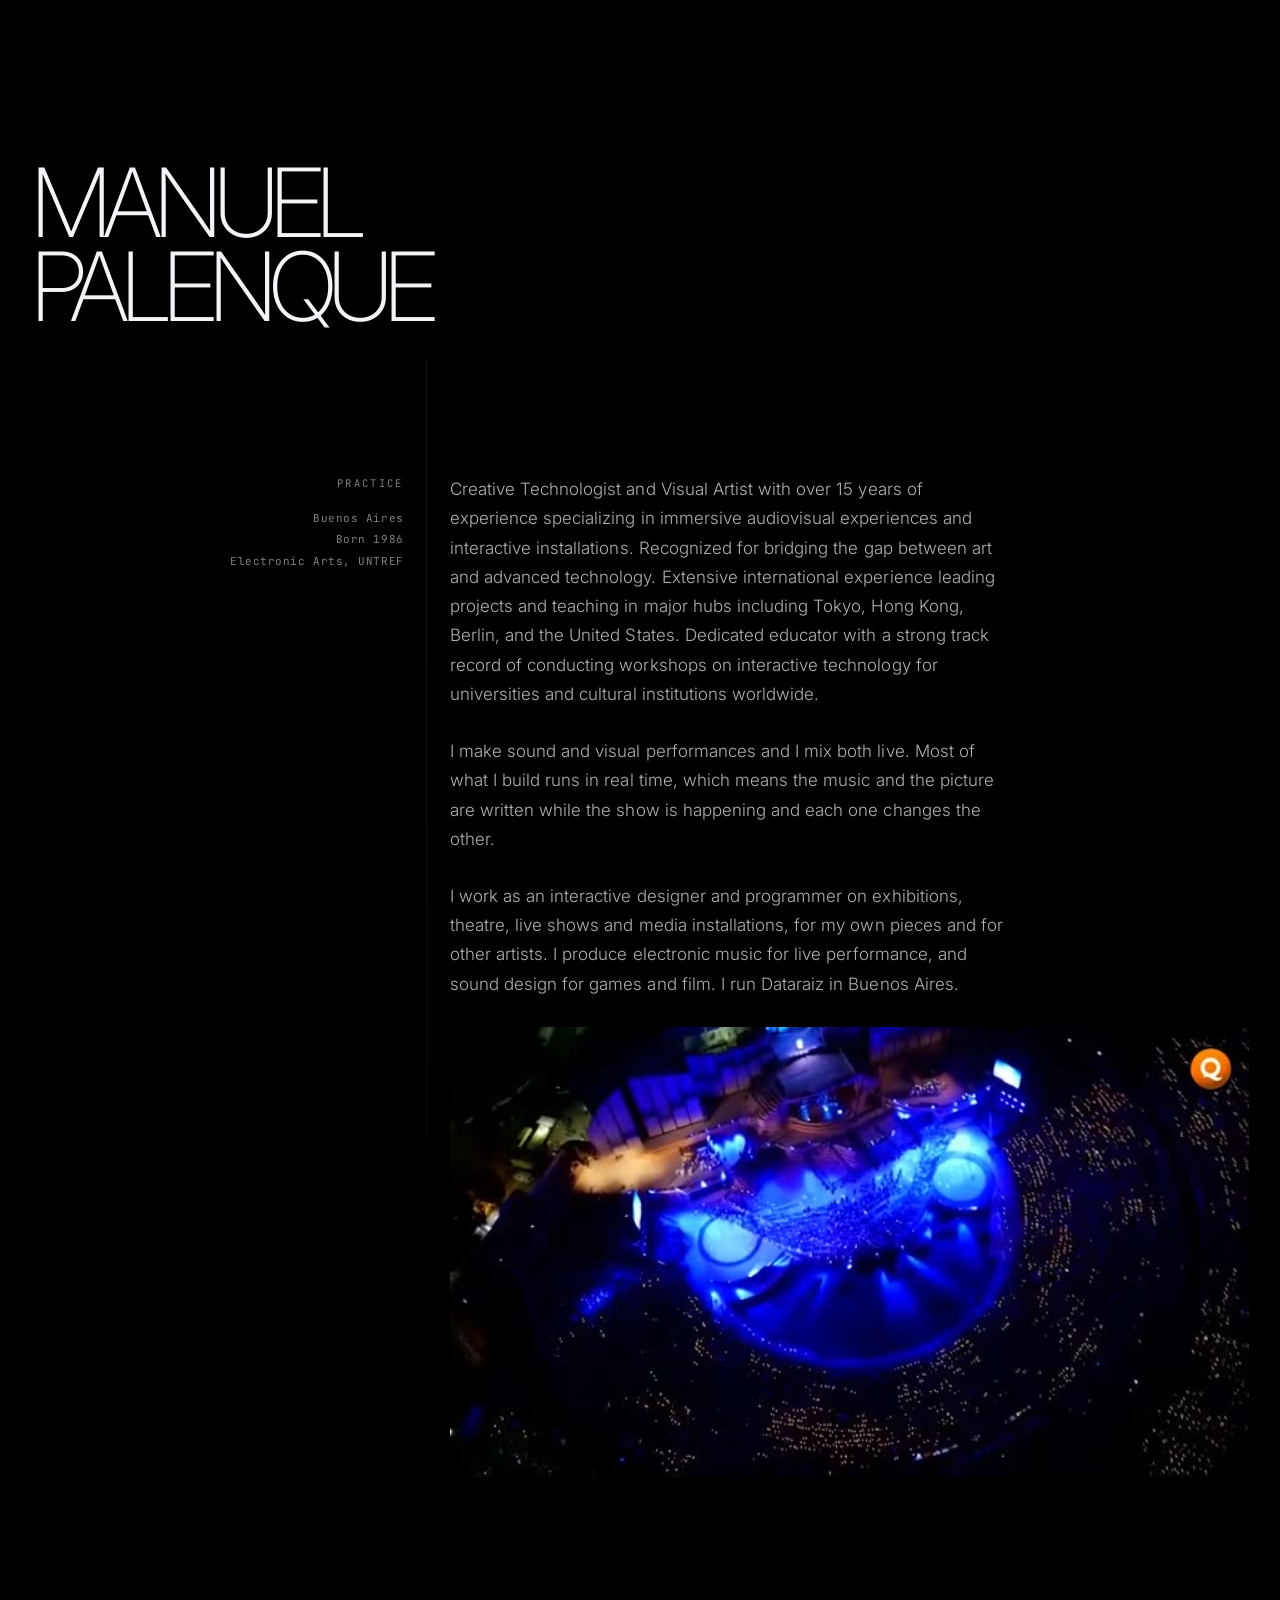
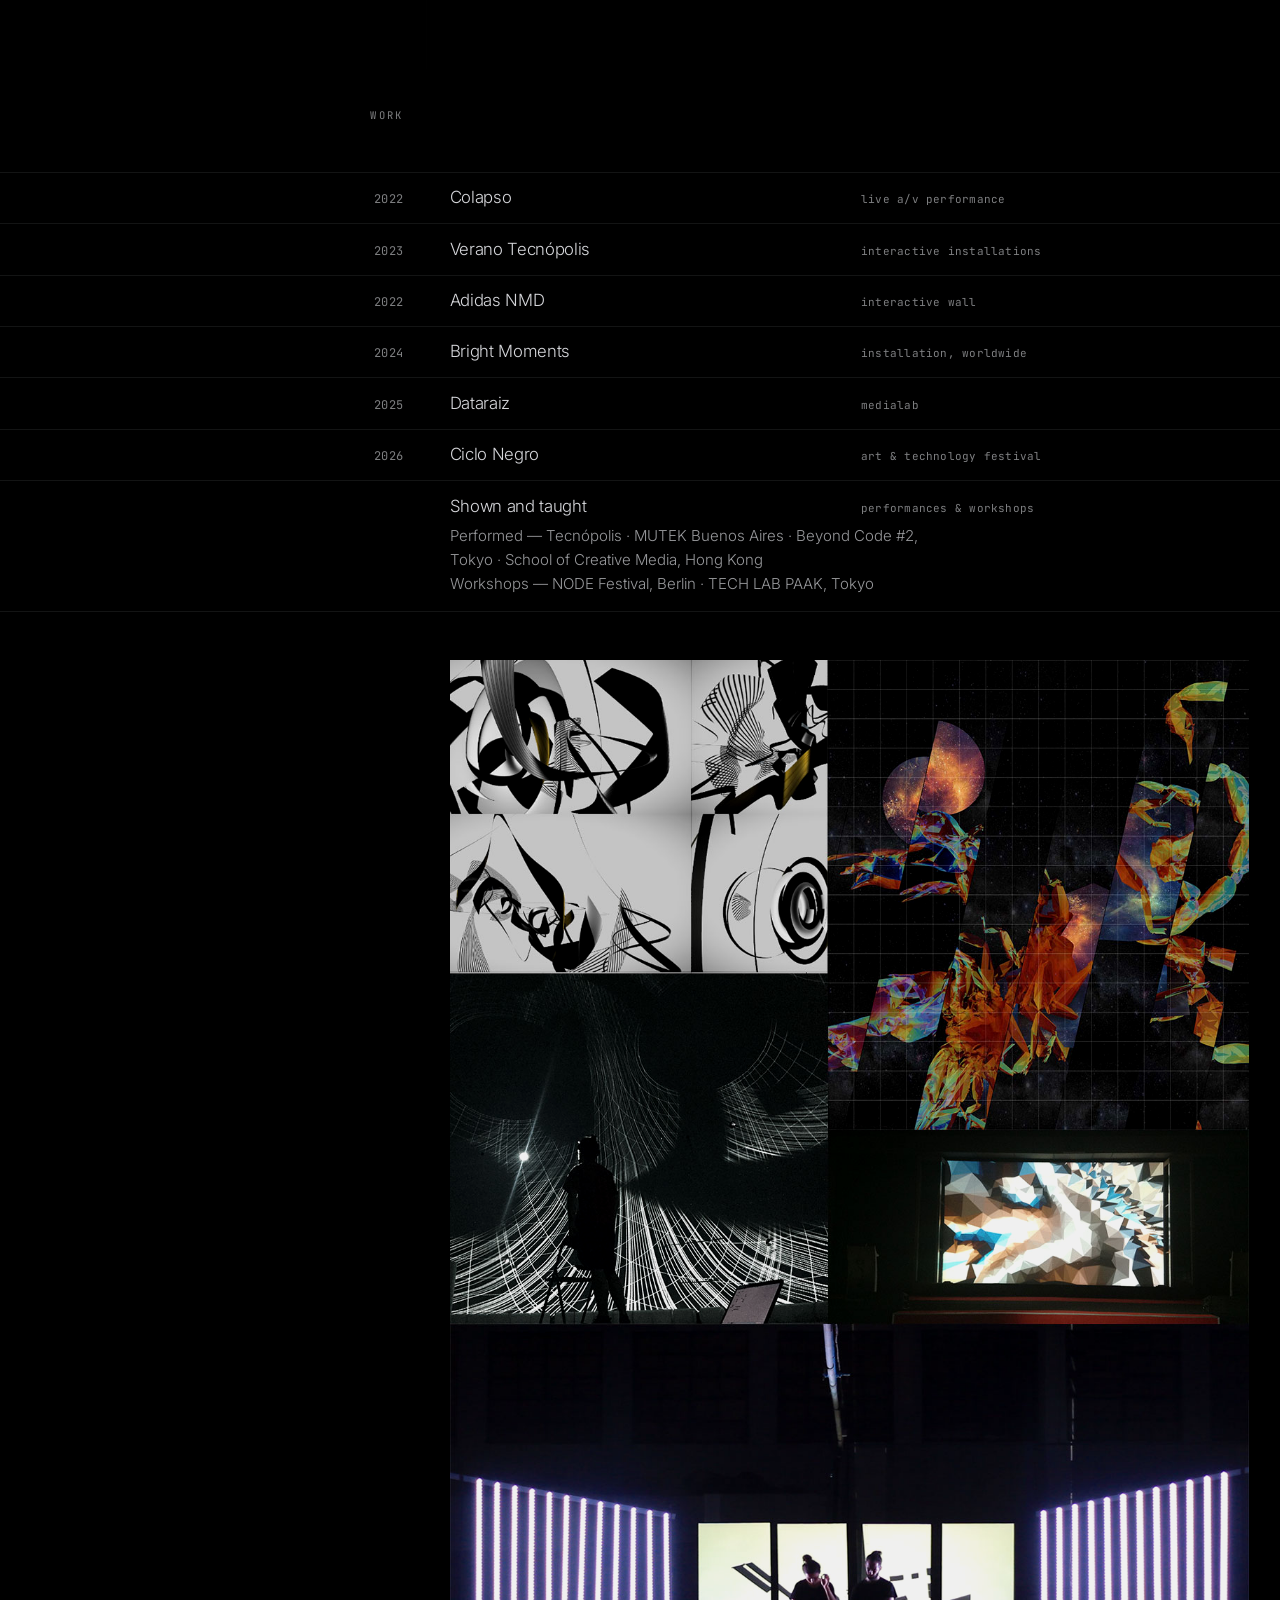
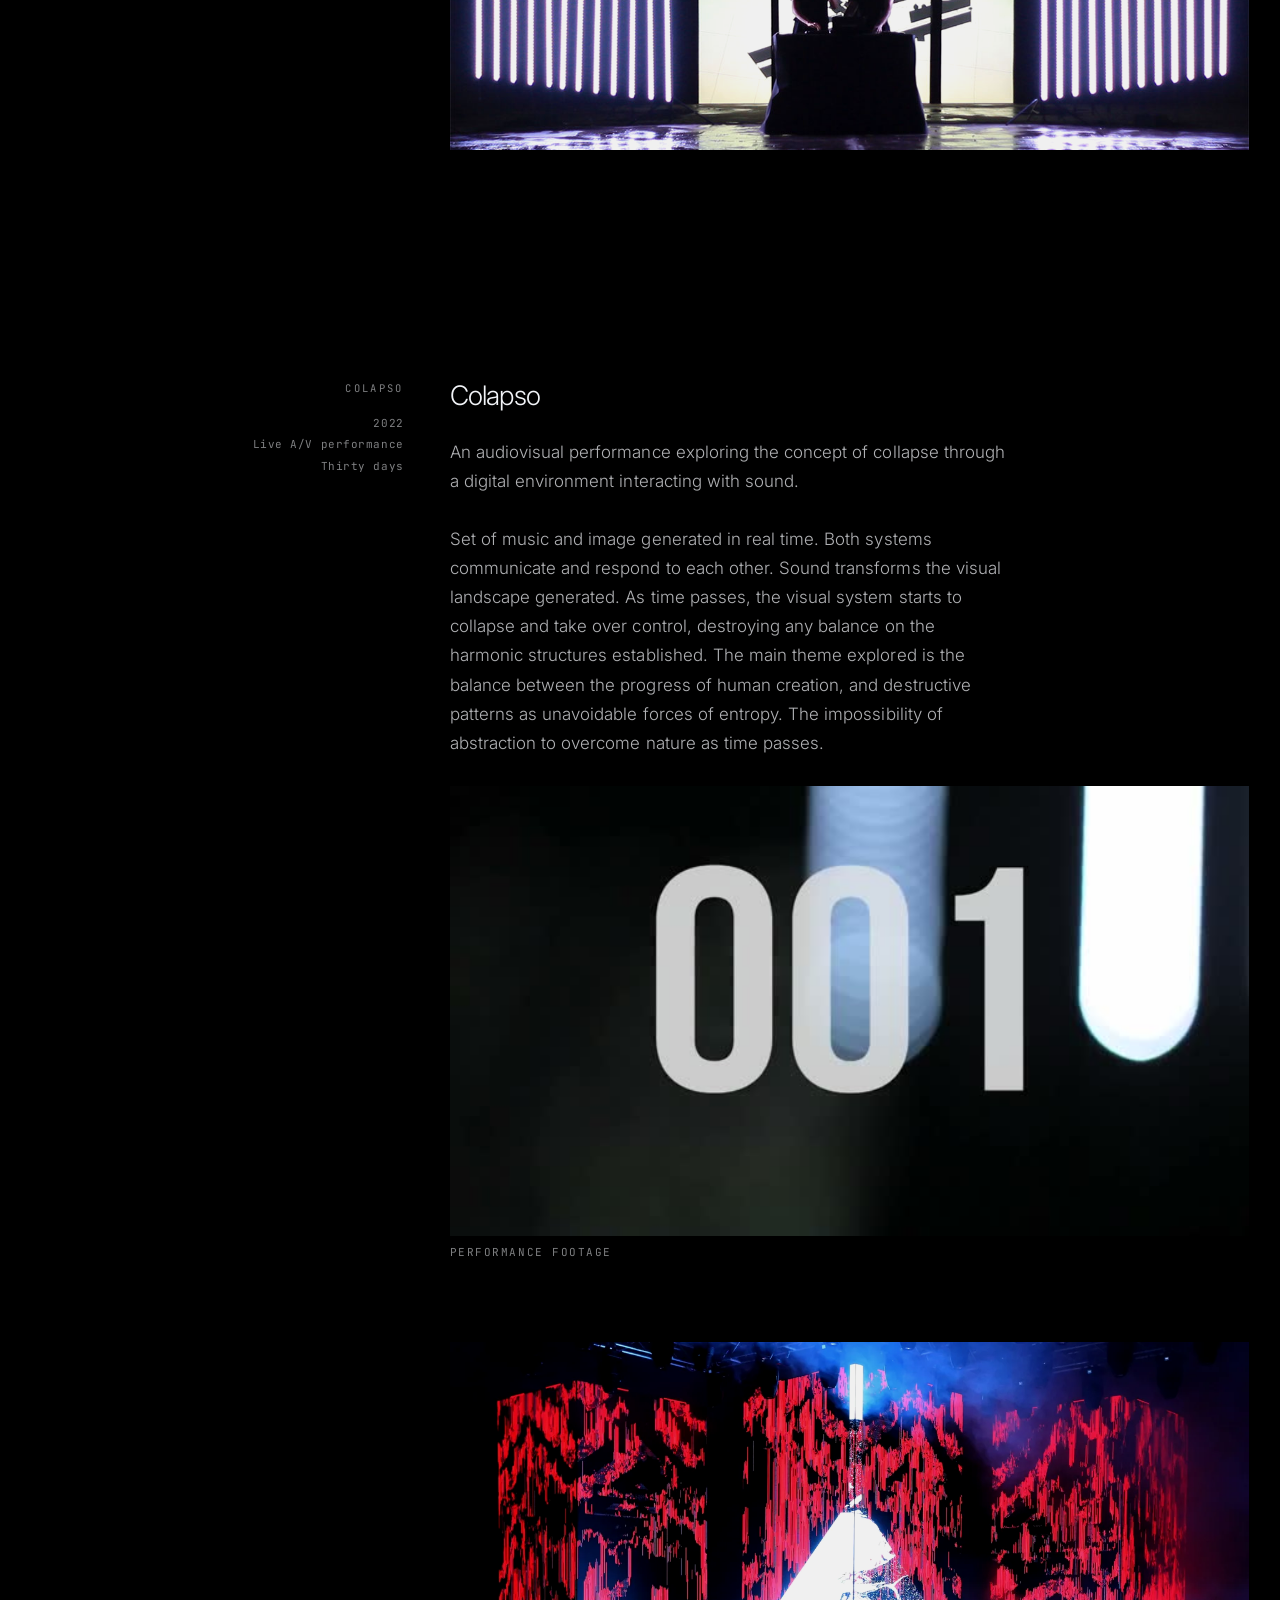
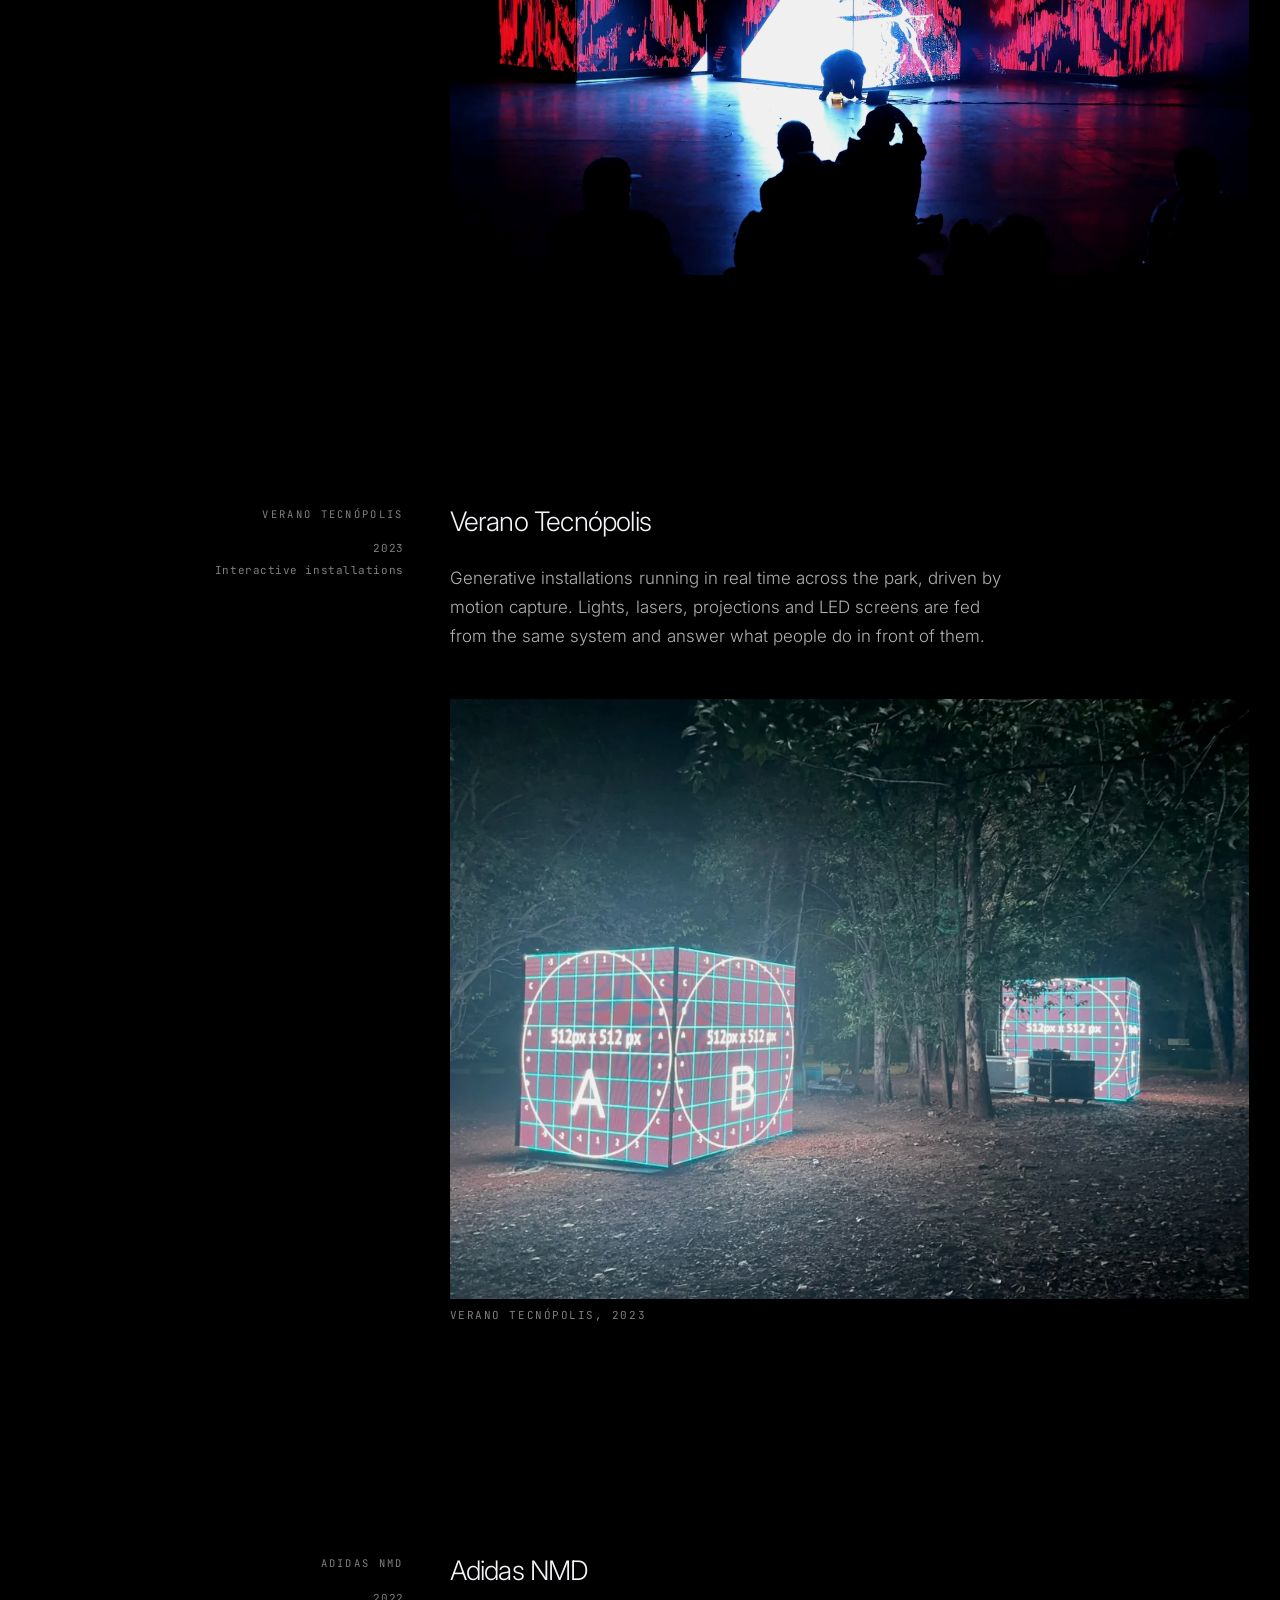
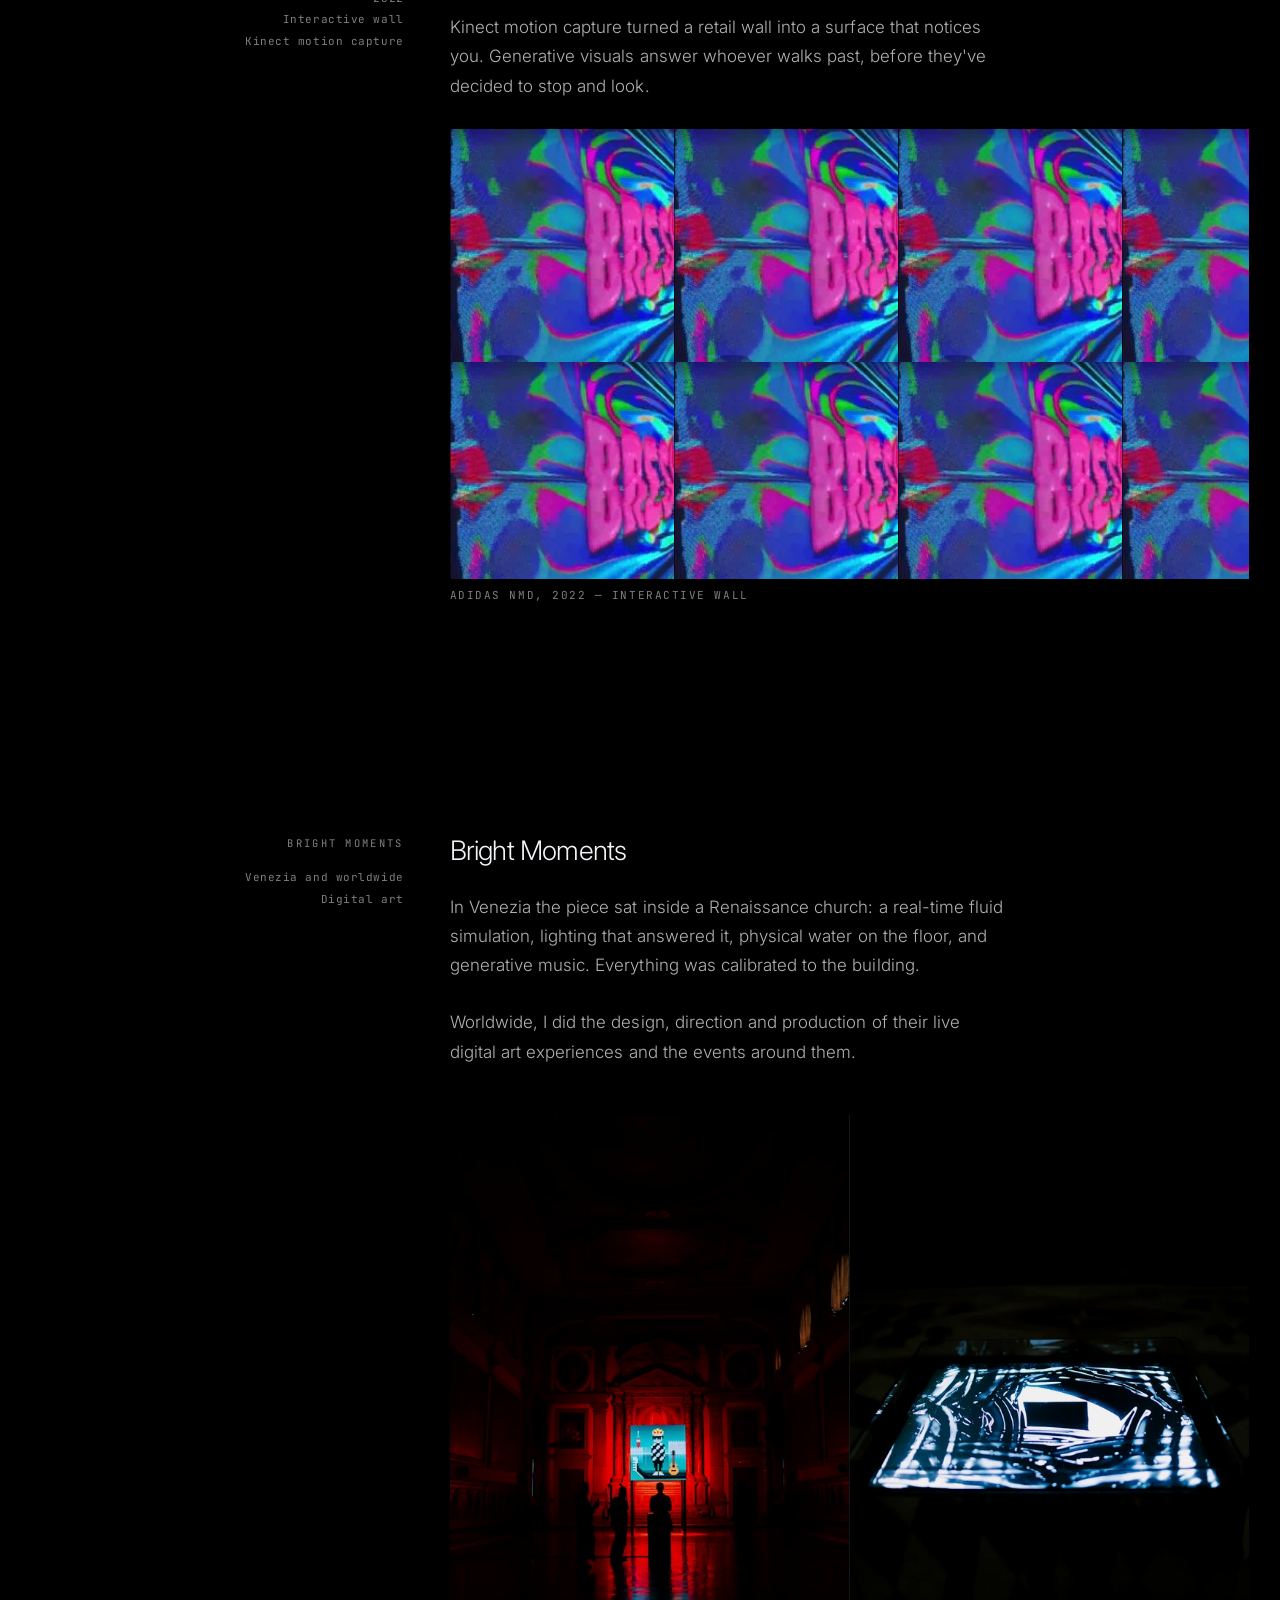
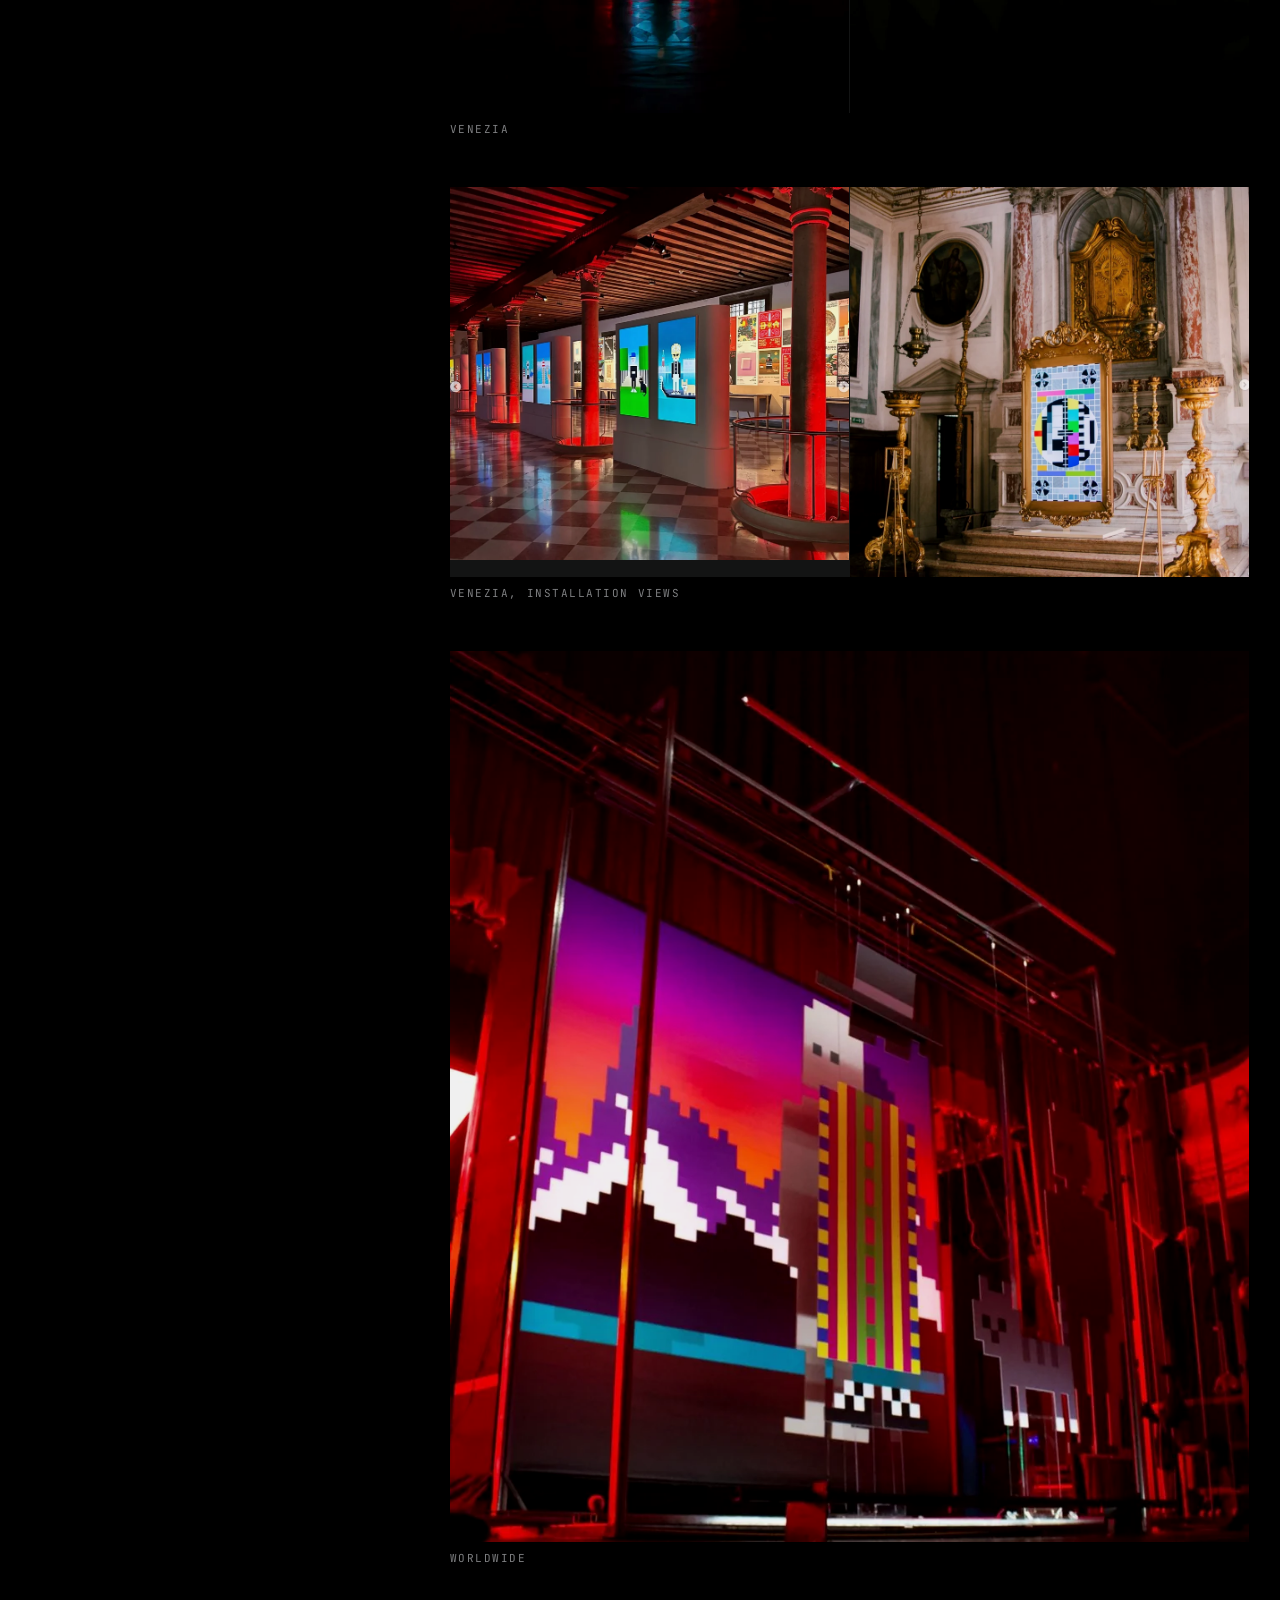
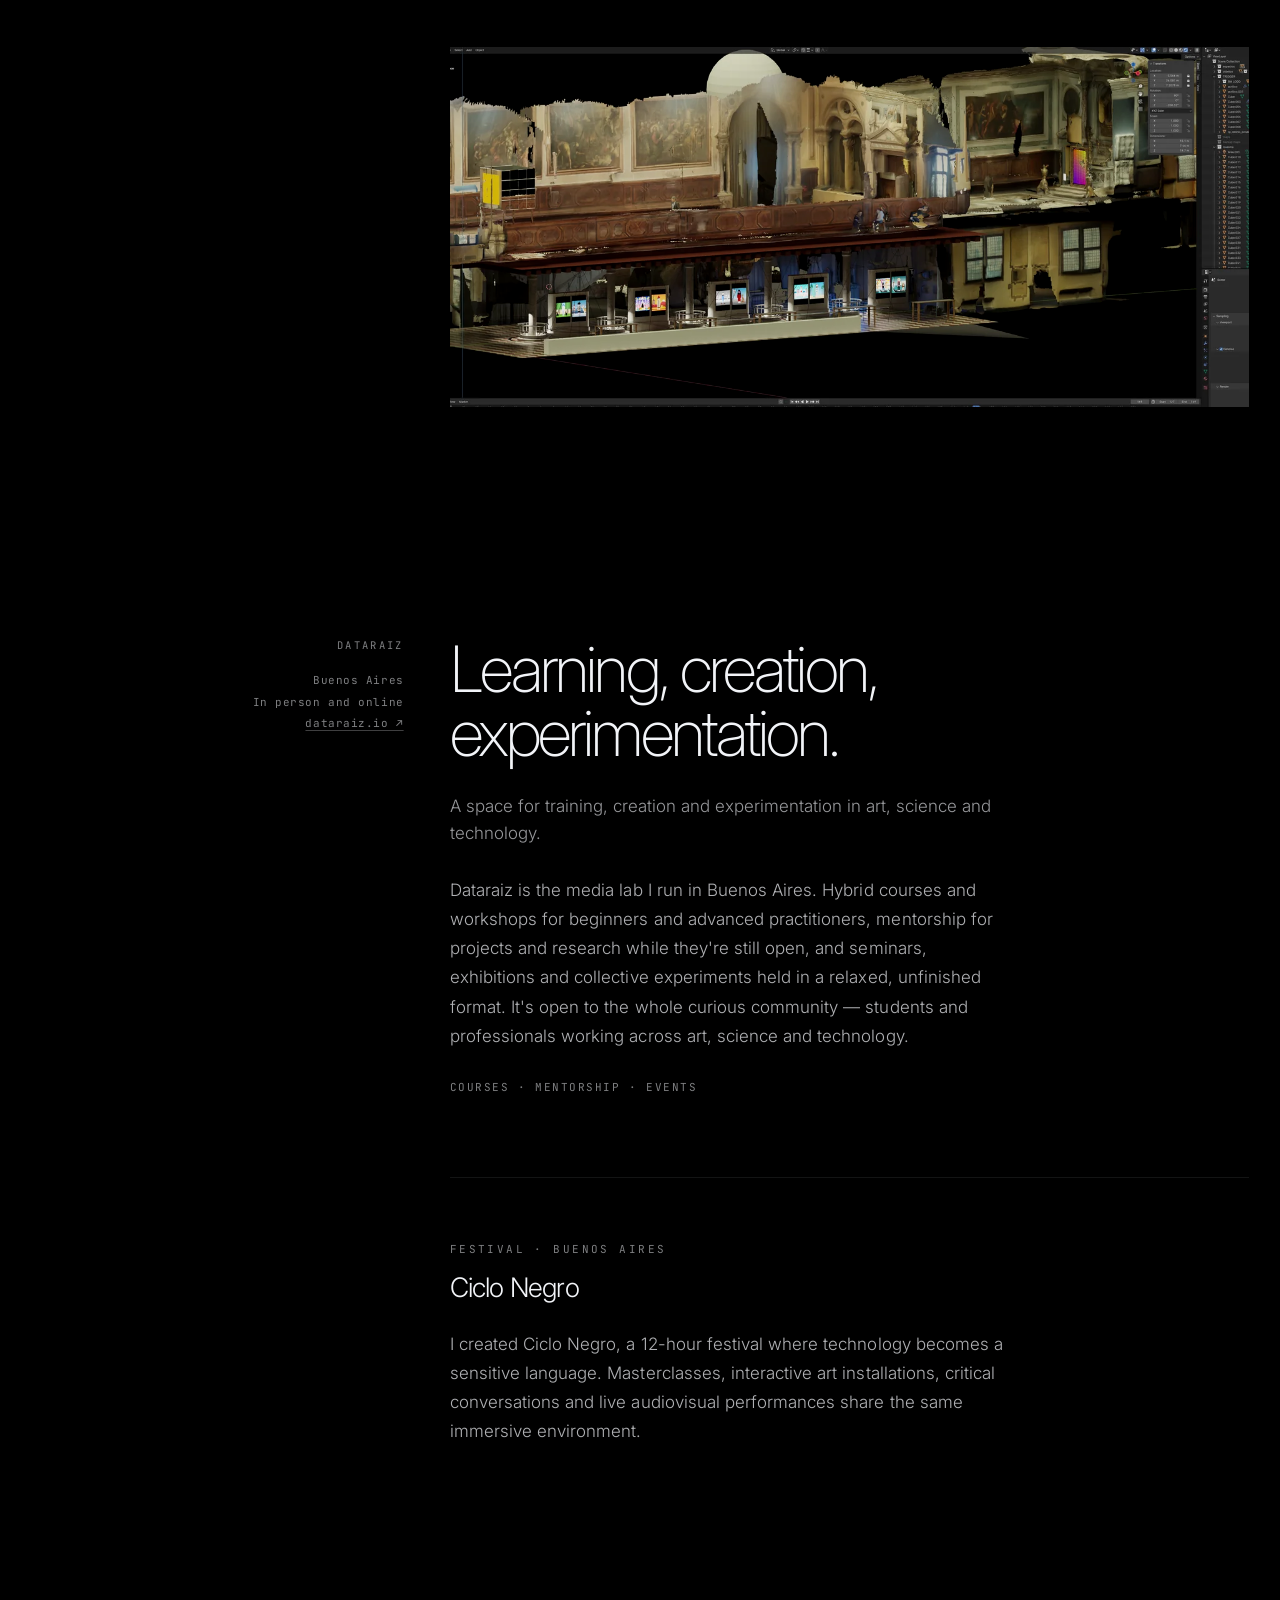
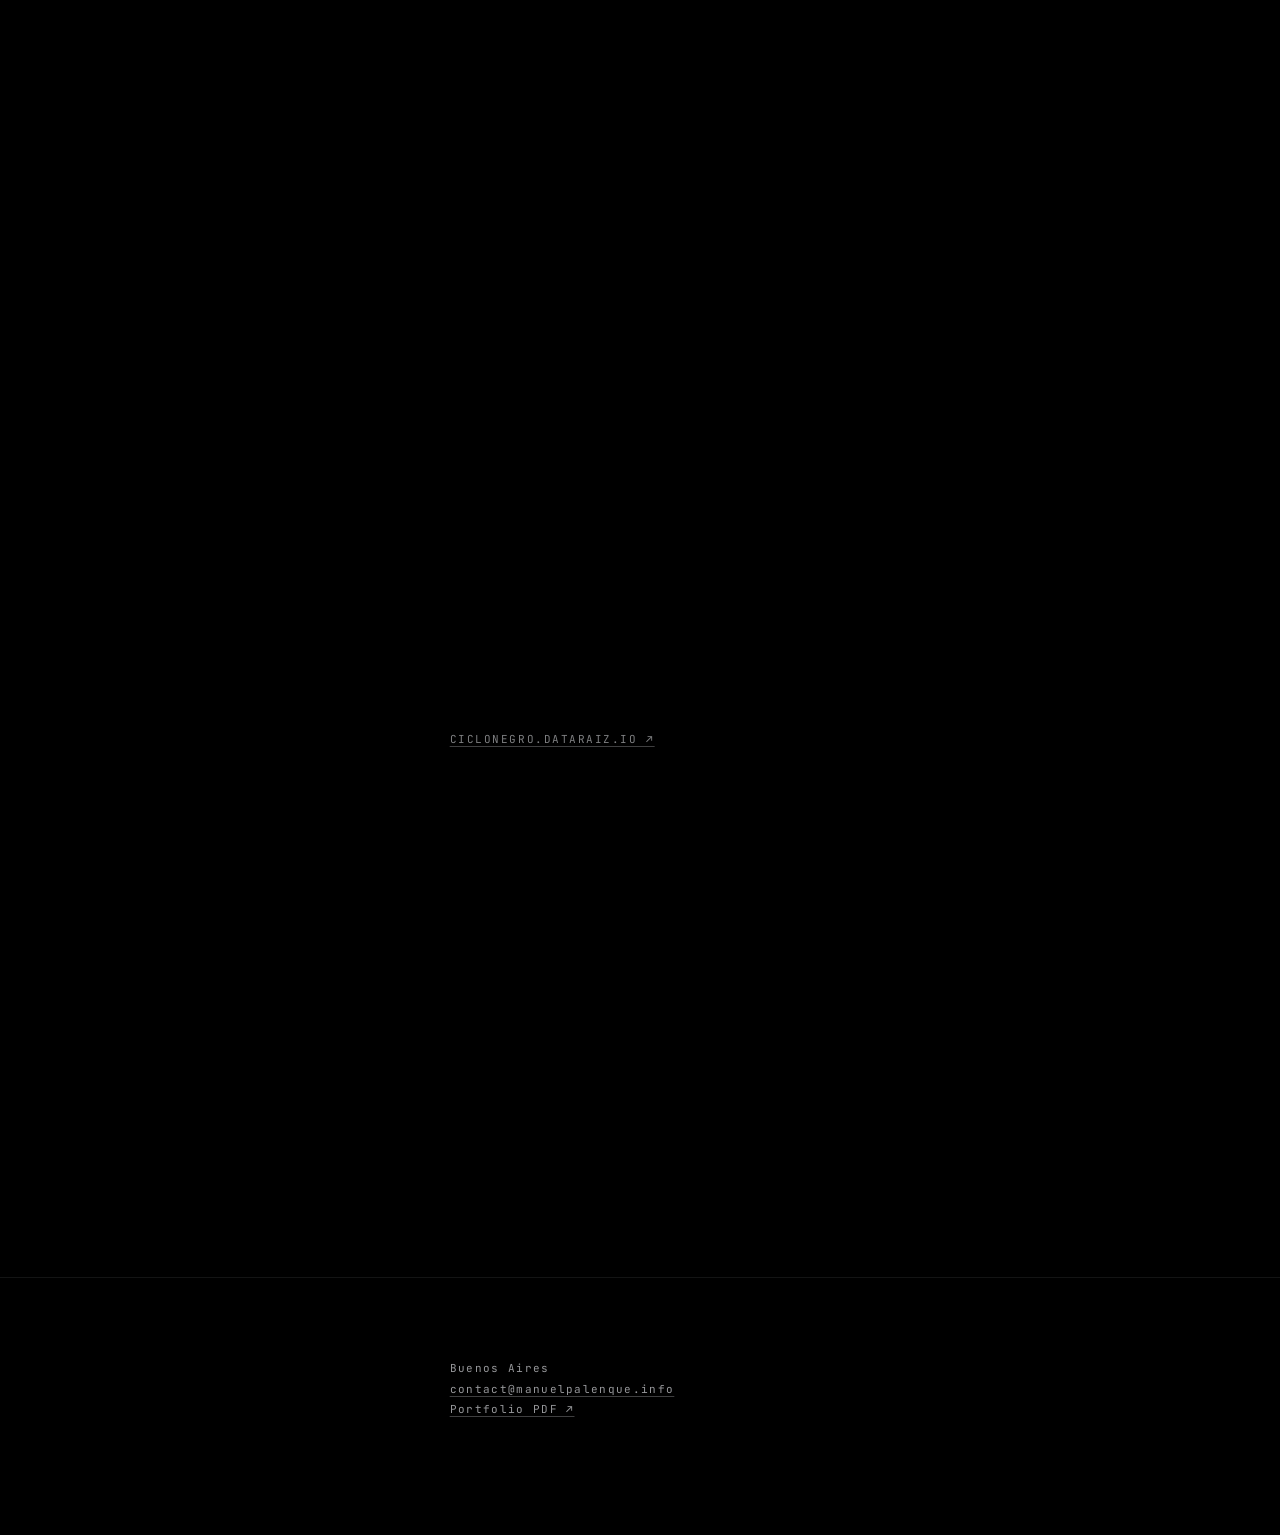
==== commit 38f45904: "Reduce opening hero height" ====
--- a/index.html
+++ b/index.html
@@ -65,7 +65,7 @@
       .header {
         position: relative;
         width: 100%;
-        height: clamp(460px, 68svh, 820px);
+        height: clamp(300px, 40svh, 700px);
         background: #000;
         overflow: hidden;
       }
@@ -629,7 +629,7 @@
       }
       @media (max-width: 640px) {
         :root { --gutter: 1.25rem; }
-        .header { height: clamp(400px, 62svh, 520px); }
+        .header { height: clamp(300px, 48svh, 430px); }
         .wordmark { --wordmark-size: clamp(2.45rem, 14vw, 4.2rem); }
       }
       @media (prefers-reduced-motion: reduce) {
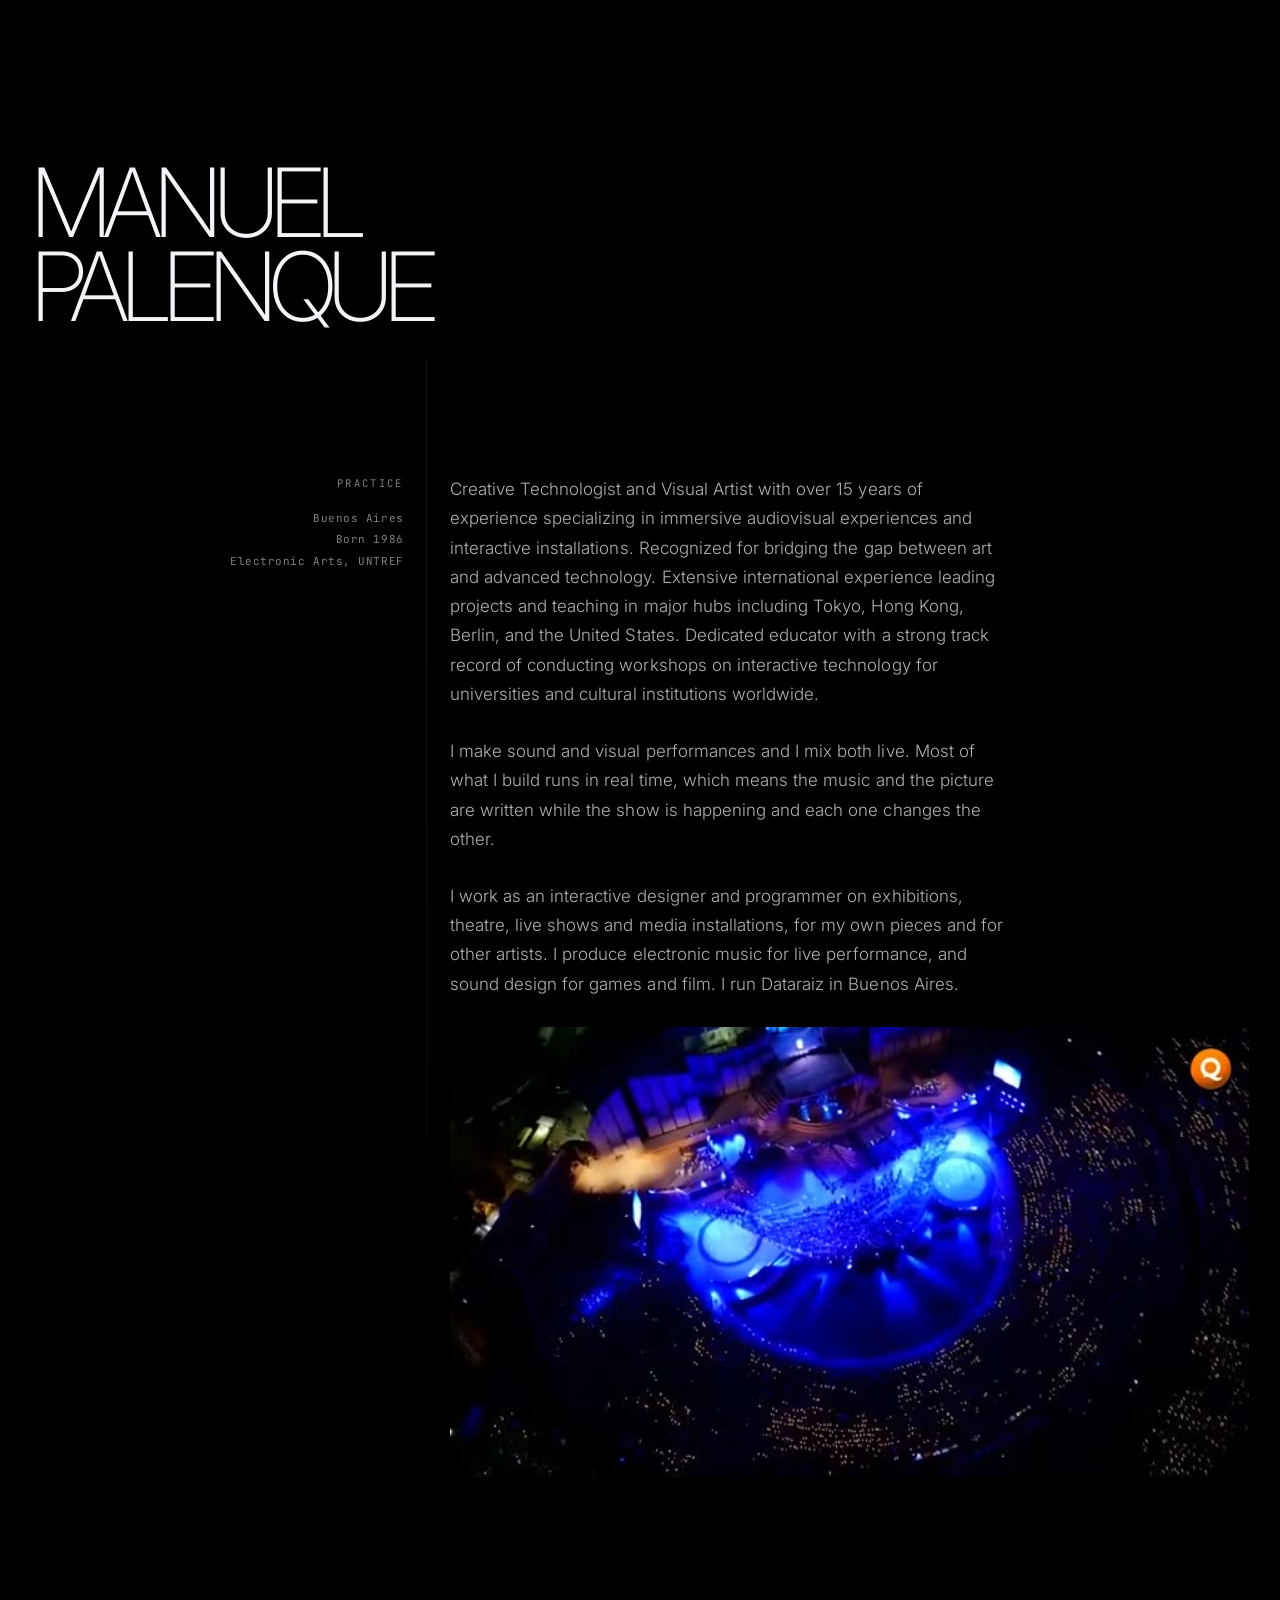
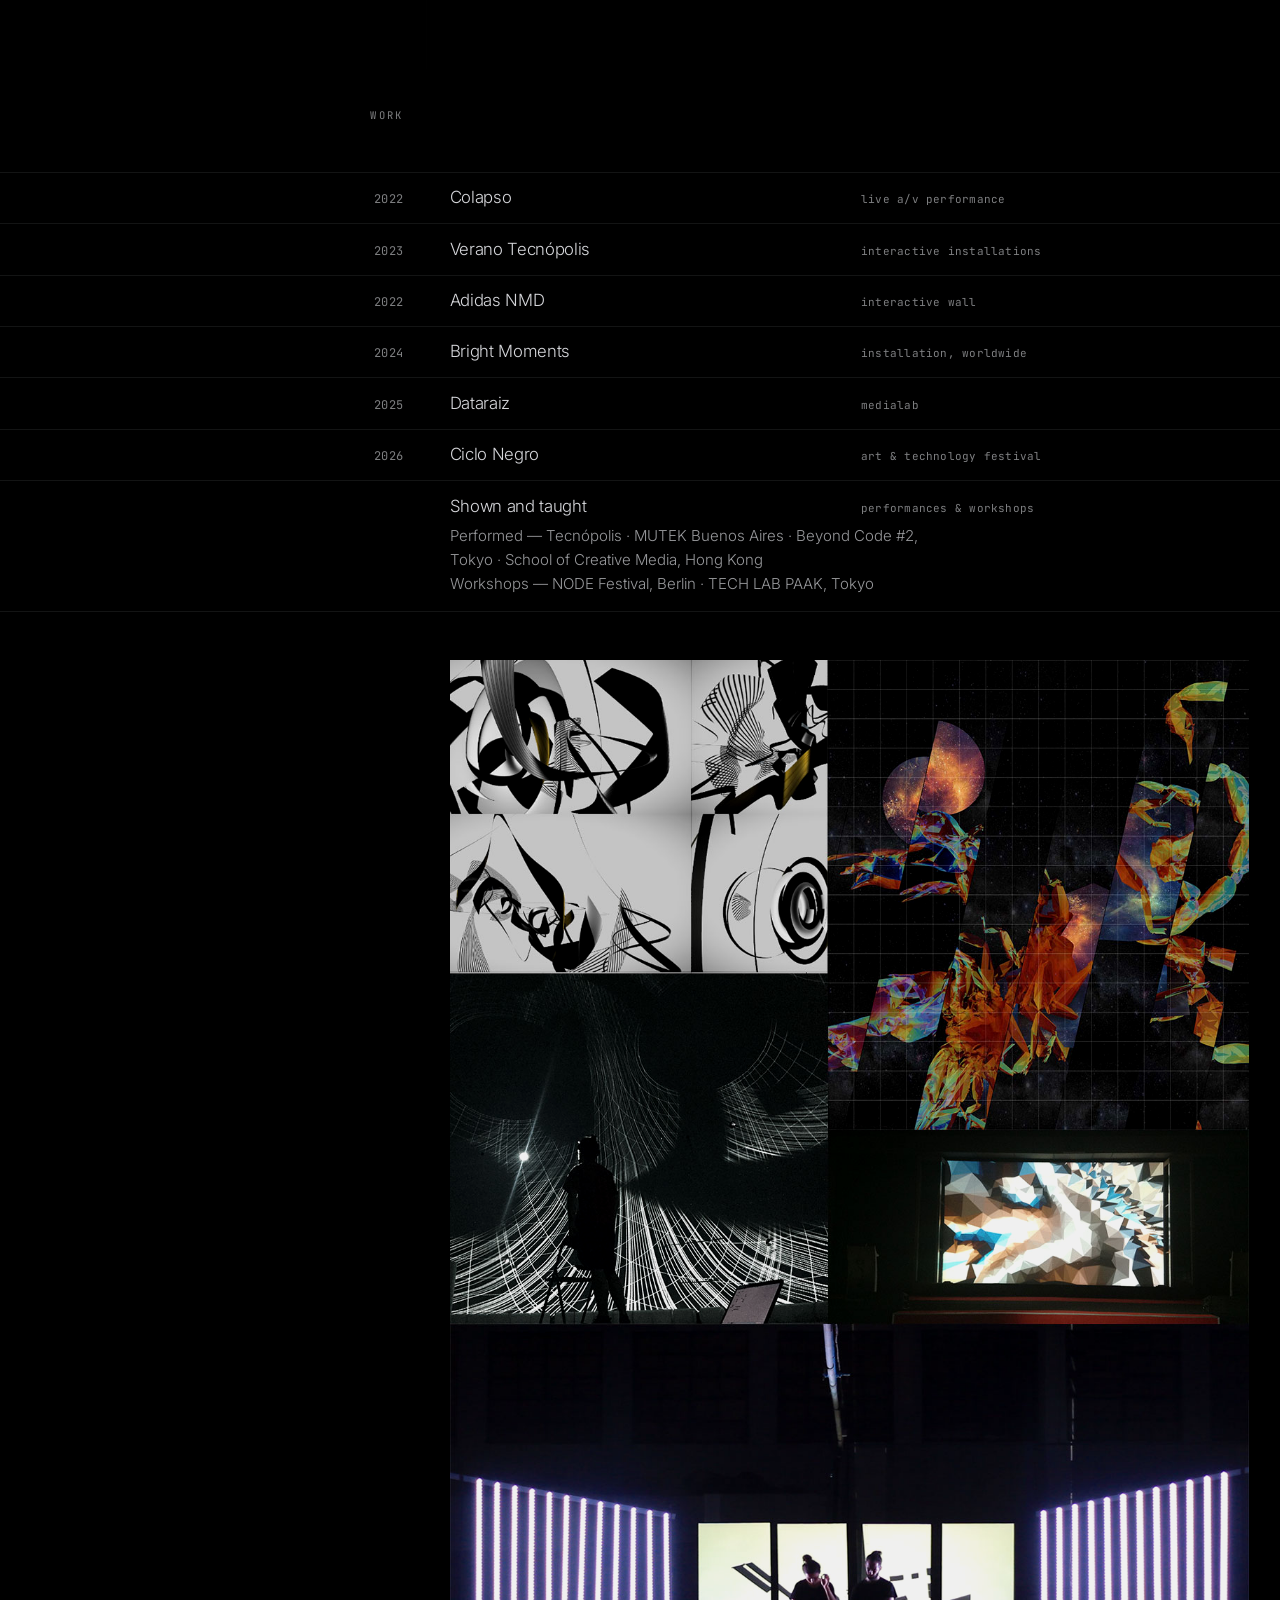
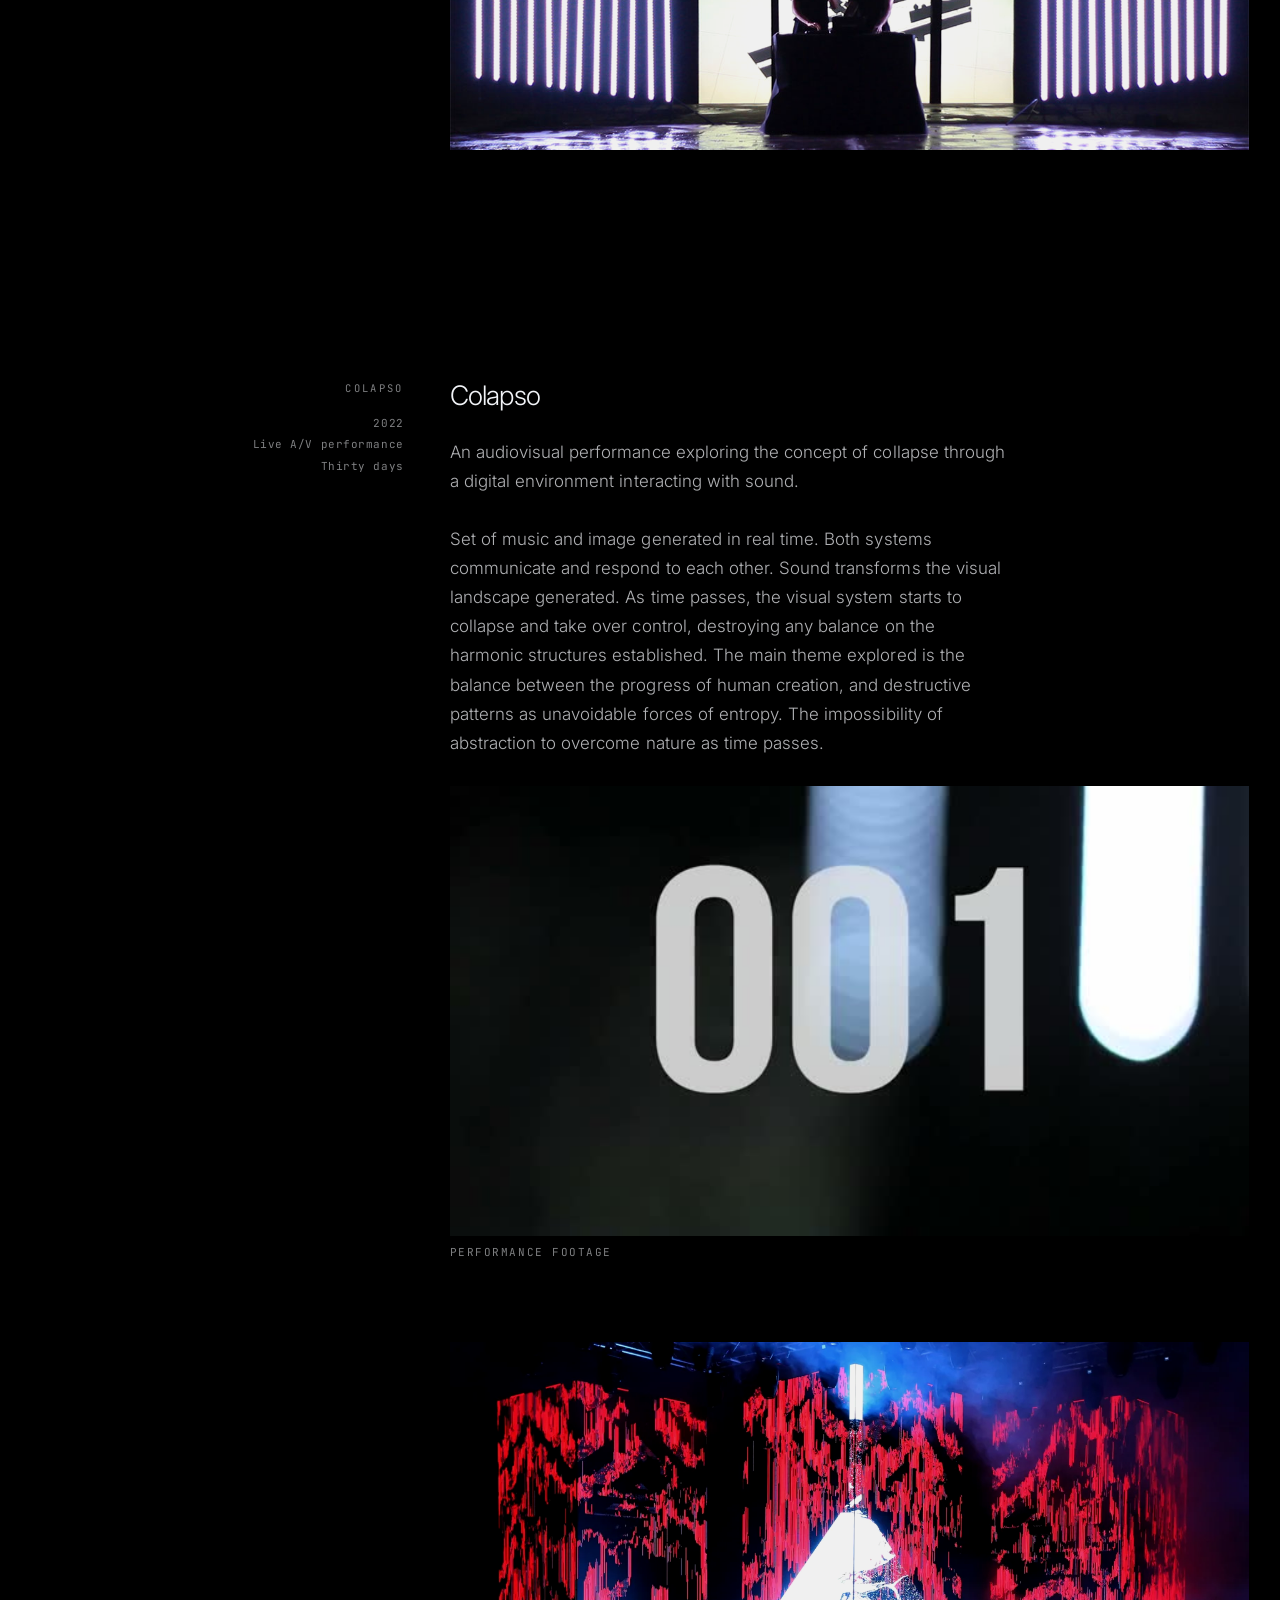
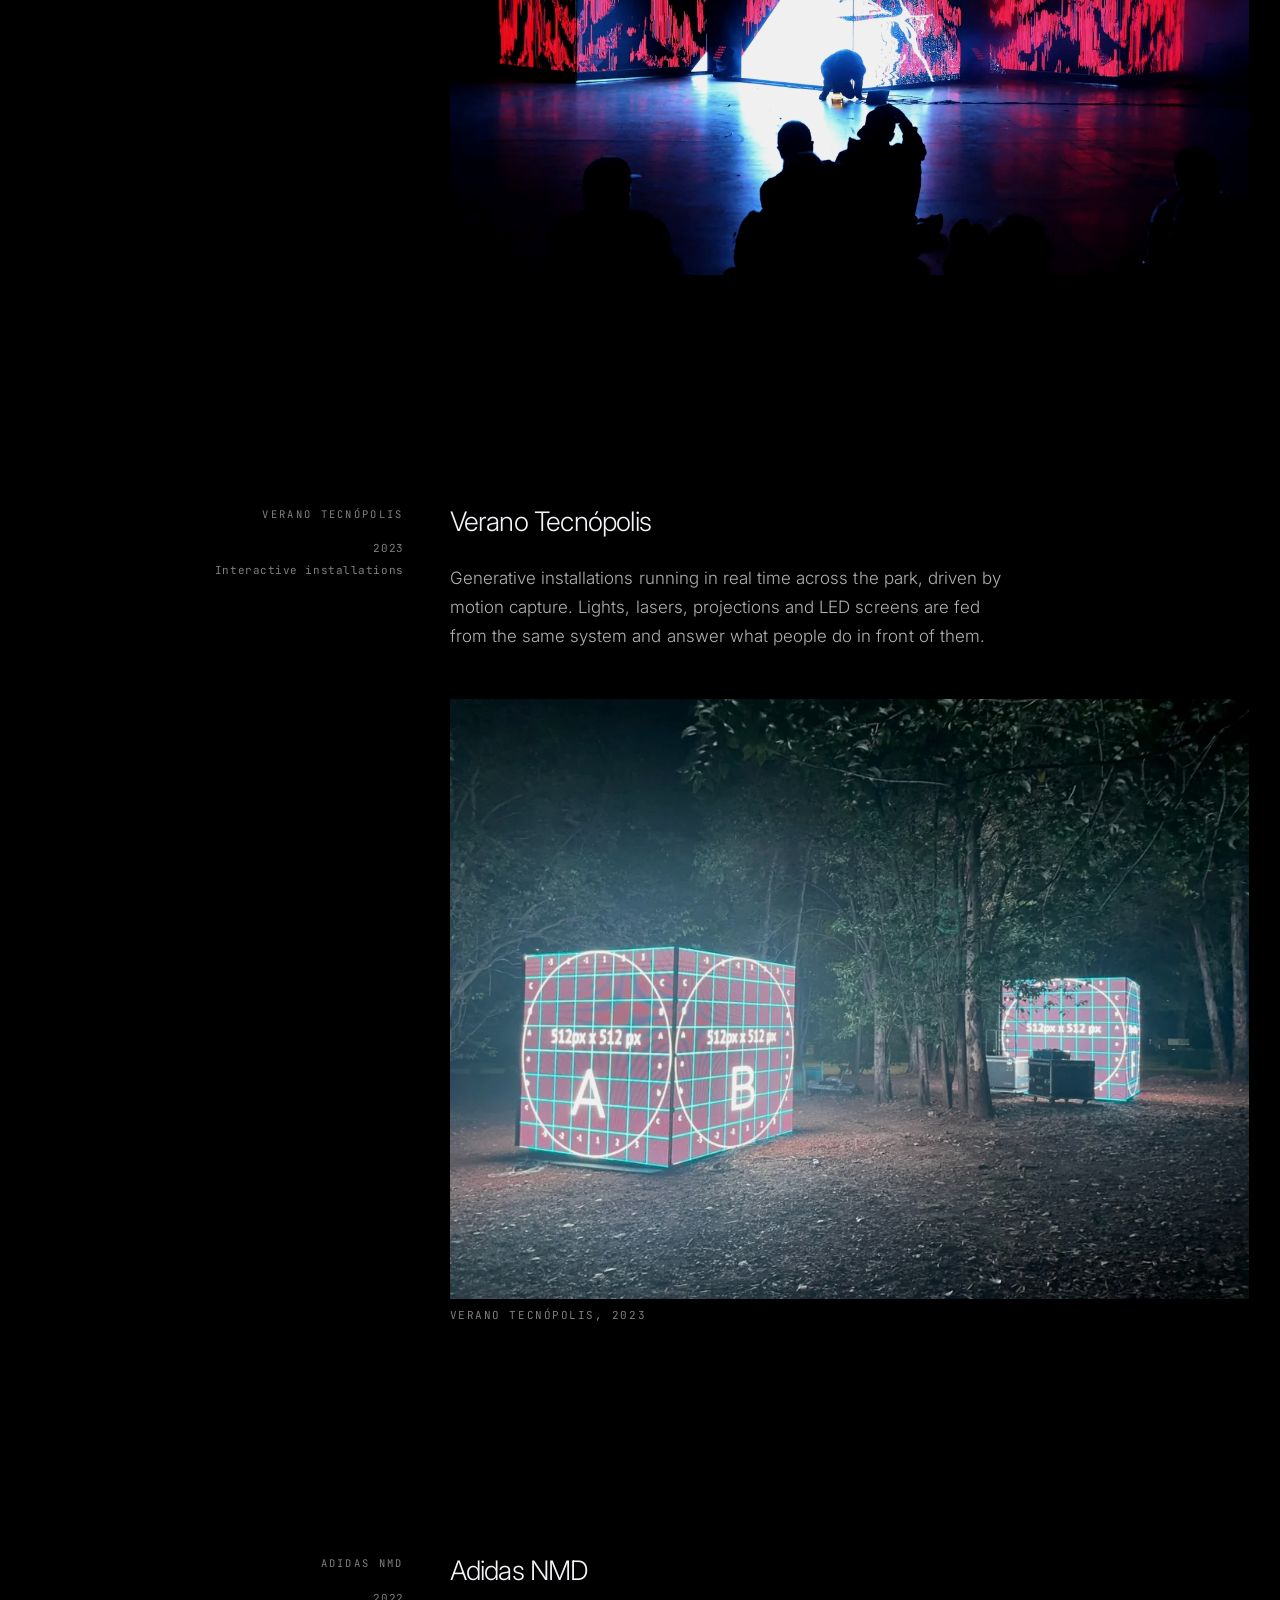
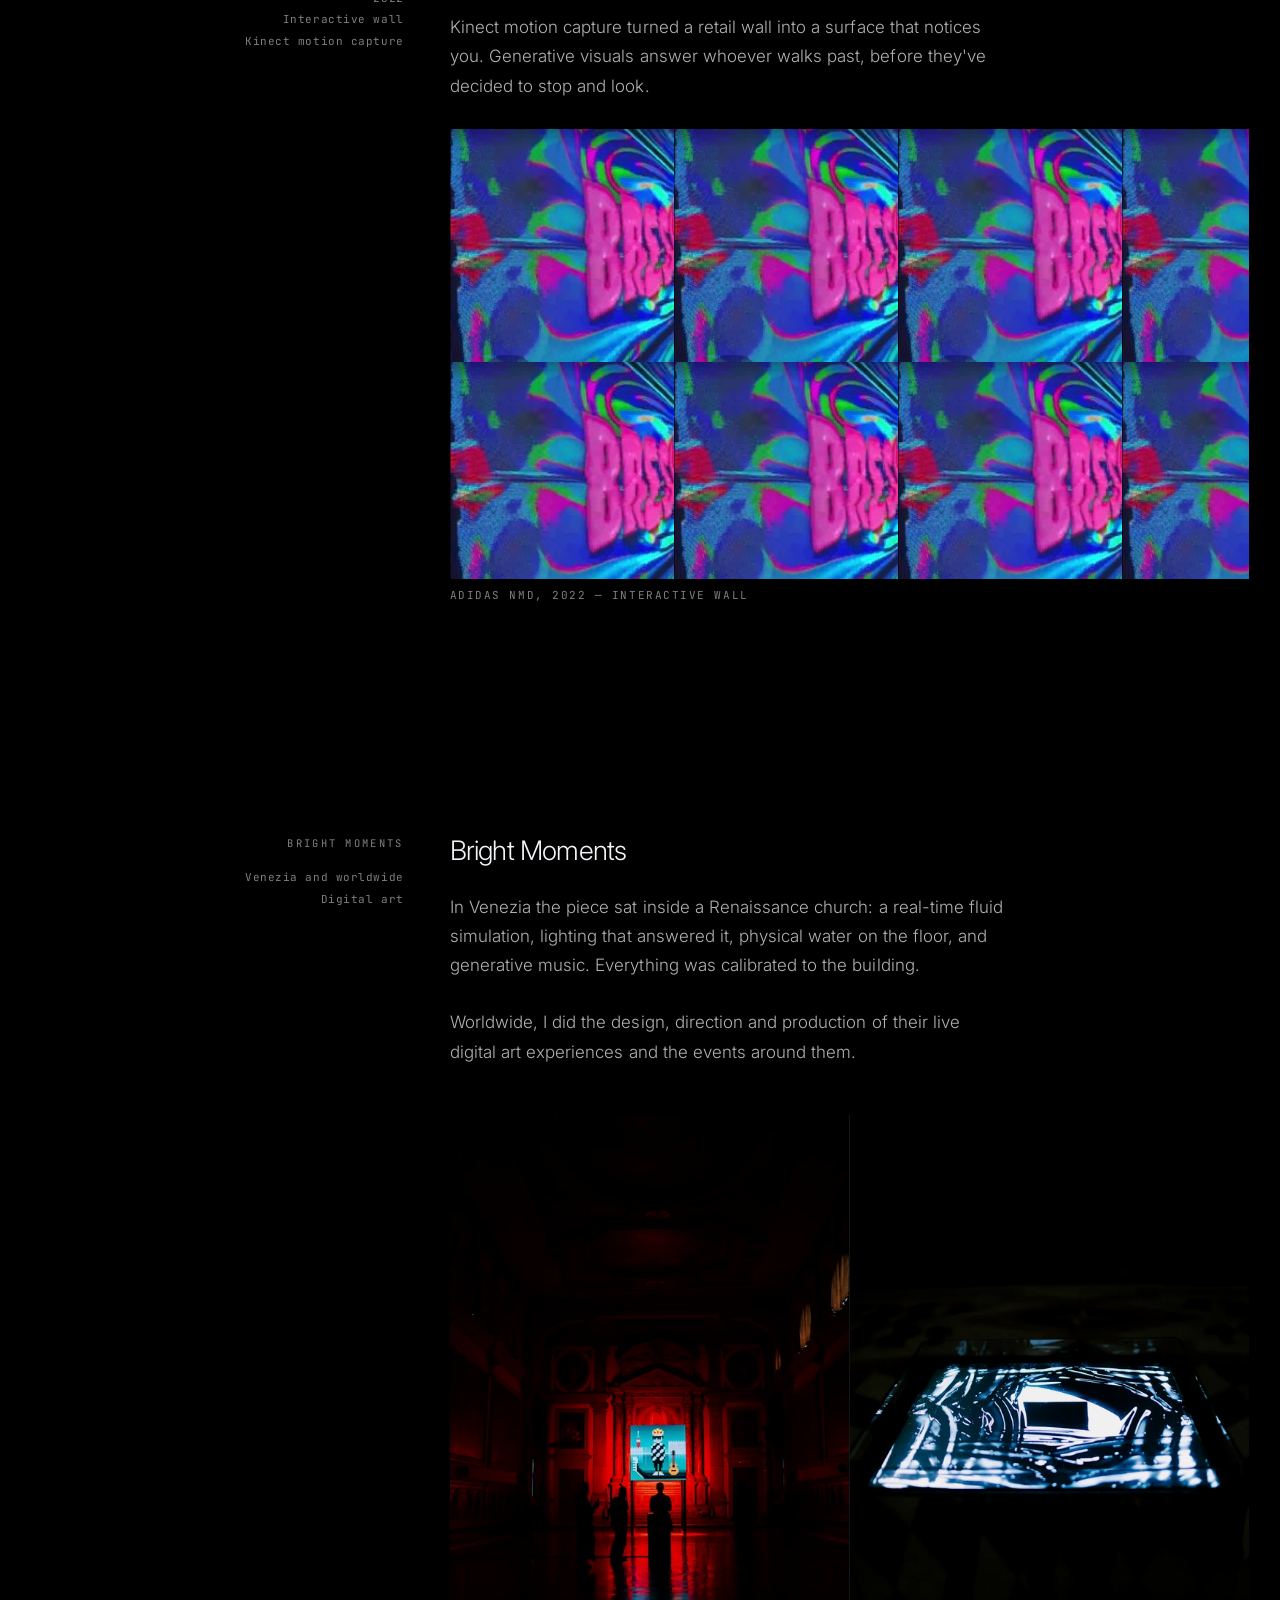
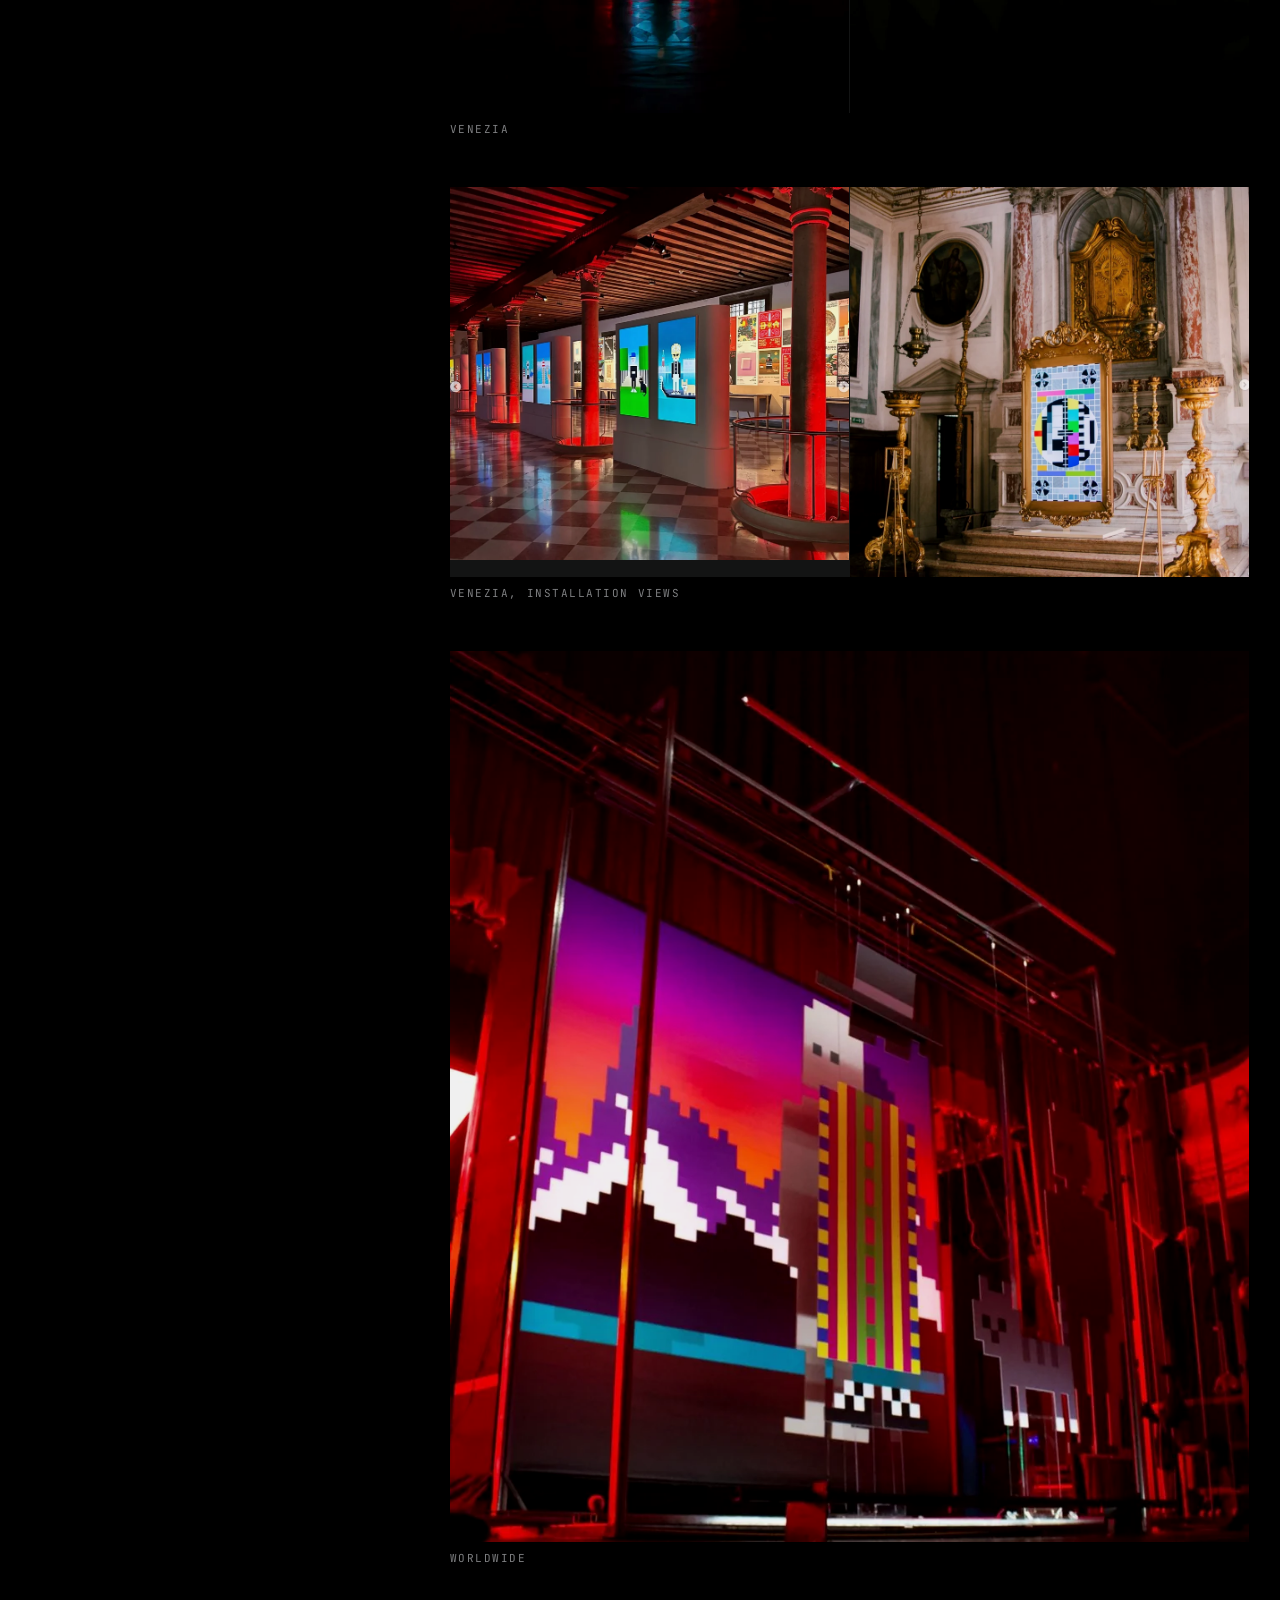
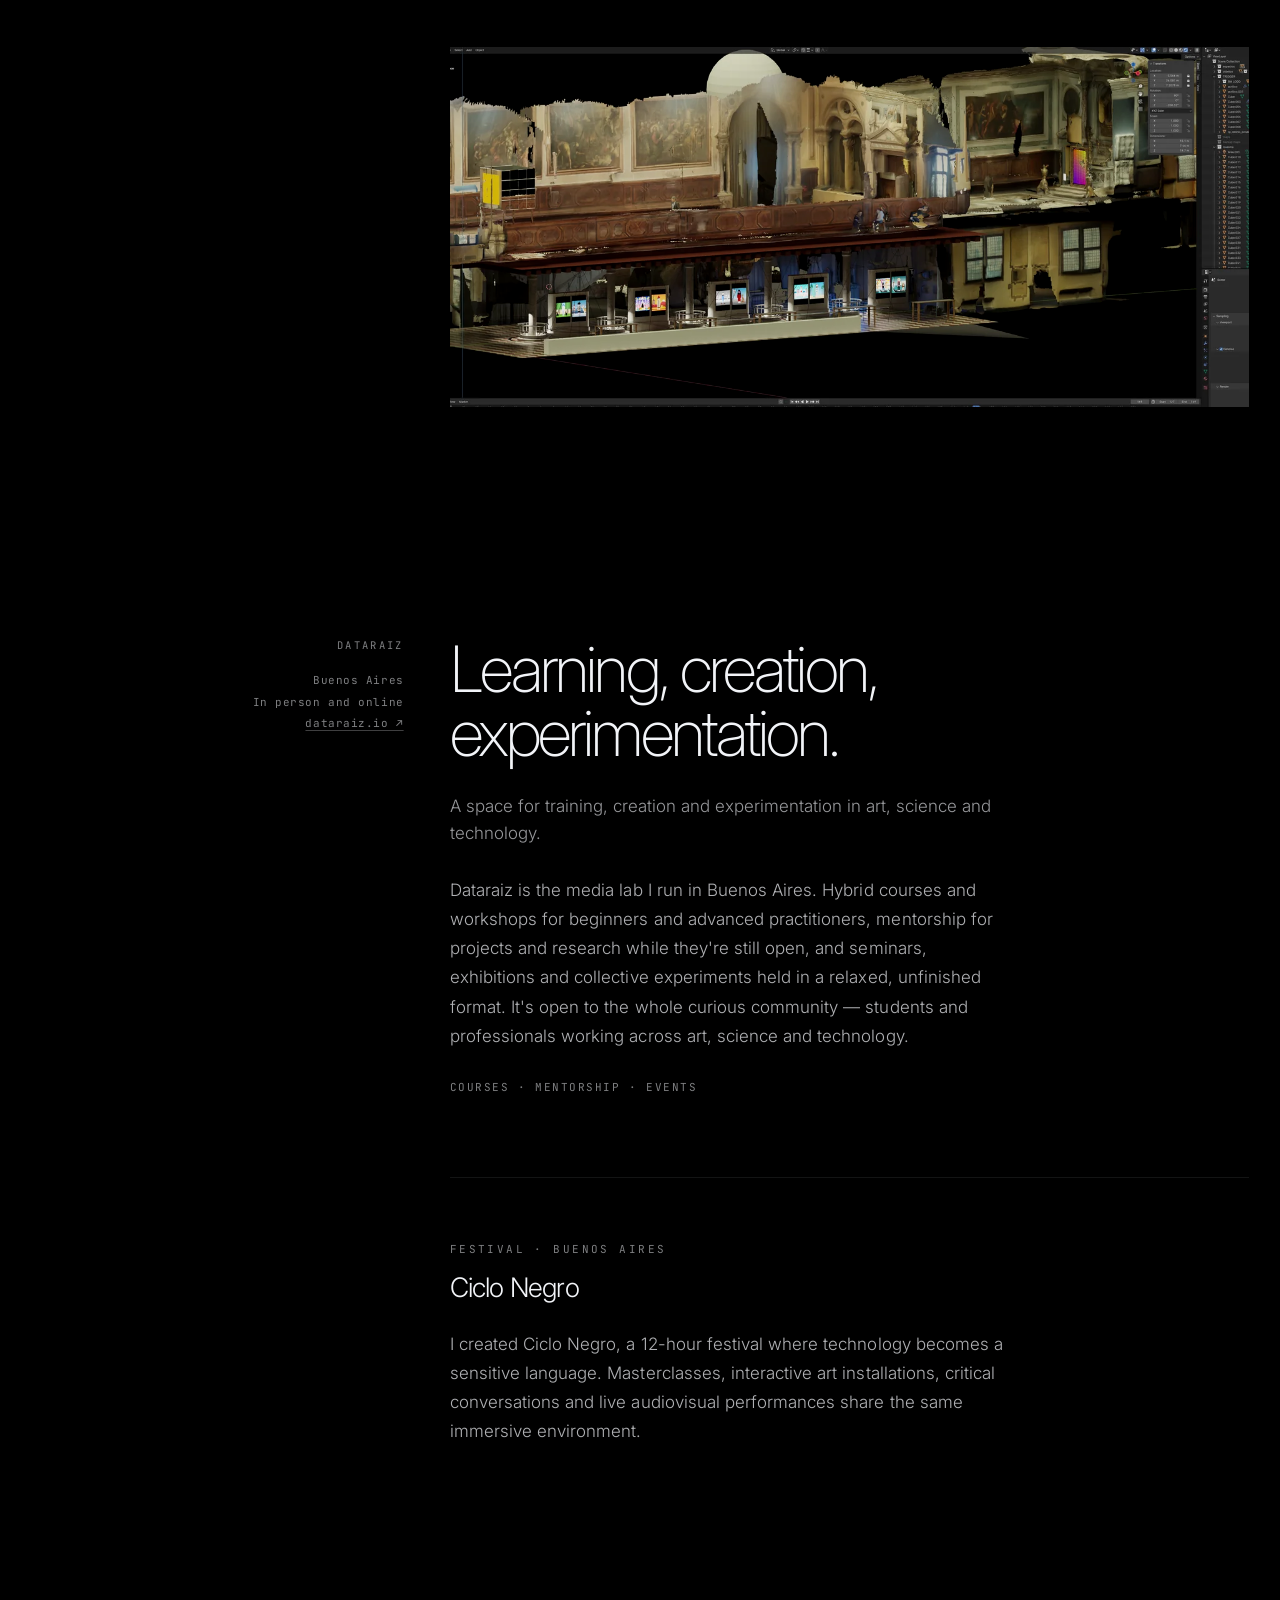
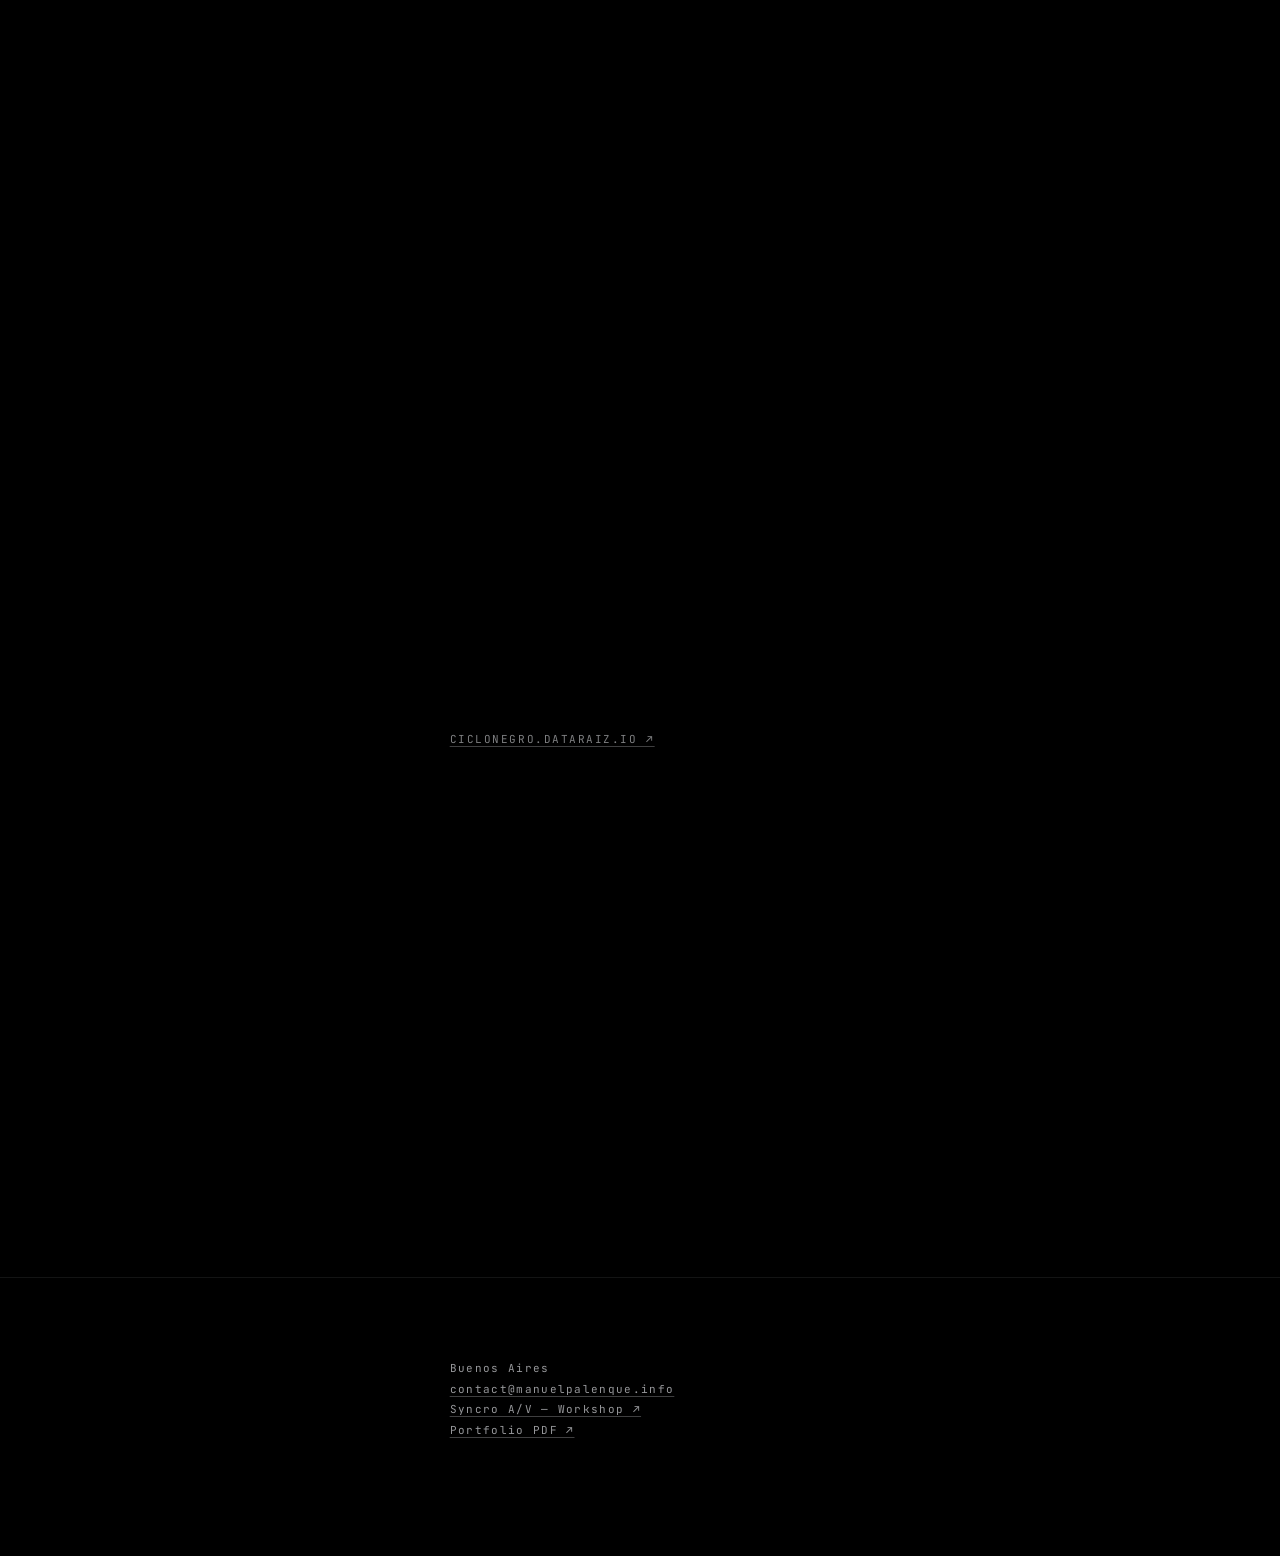
==== commit c9824301: "Add Syncro AV workshop course page and local video" ====
--- a/index.html
+++ b/index.html
@@ -958,6 +958,7 @@
           <div class="colophon-list">
             <p>Buenos Aires</p>
             <p><a href="mailto:contact@manuelpalenque.info">contact@manuelpalenque.info</a></p>
+            <p><a href="./curso/">Syncro A/V — Workshop ↗</a></p>
             <p><a href="./Manuel Palenque portfolio.pdf" target="_blank" rel="noopener">Portfolio PDF ↗</a></p>
           </div>
         </div>
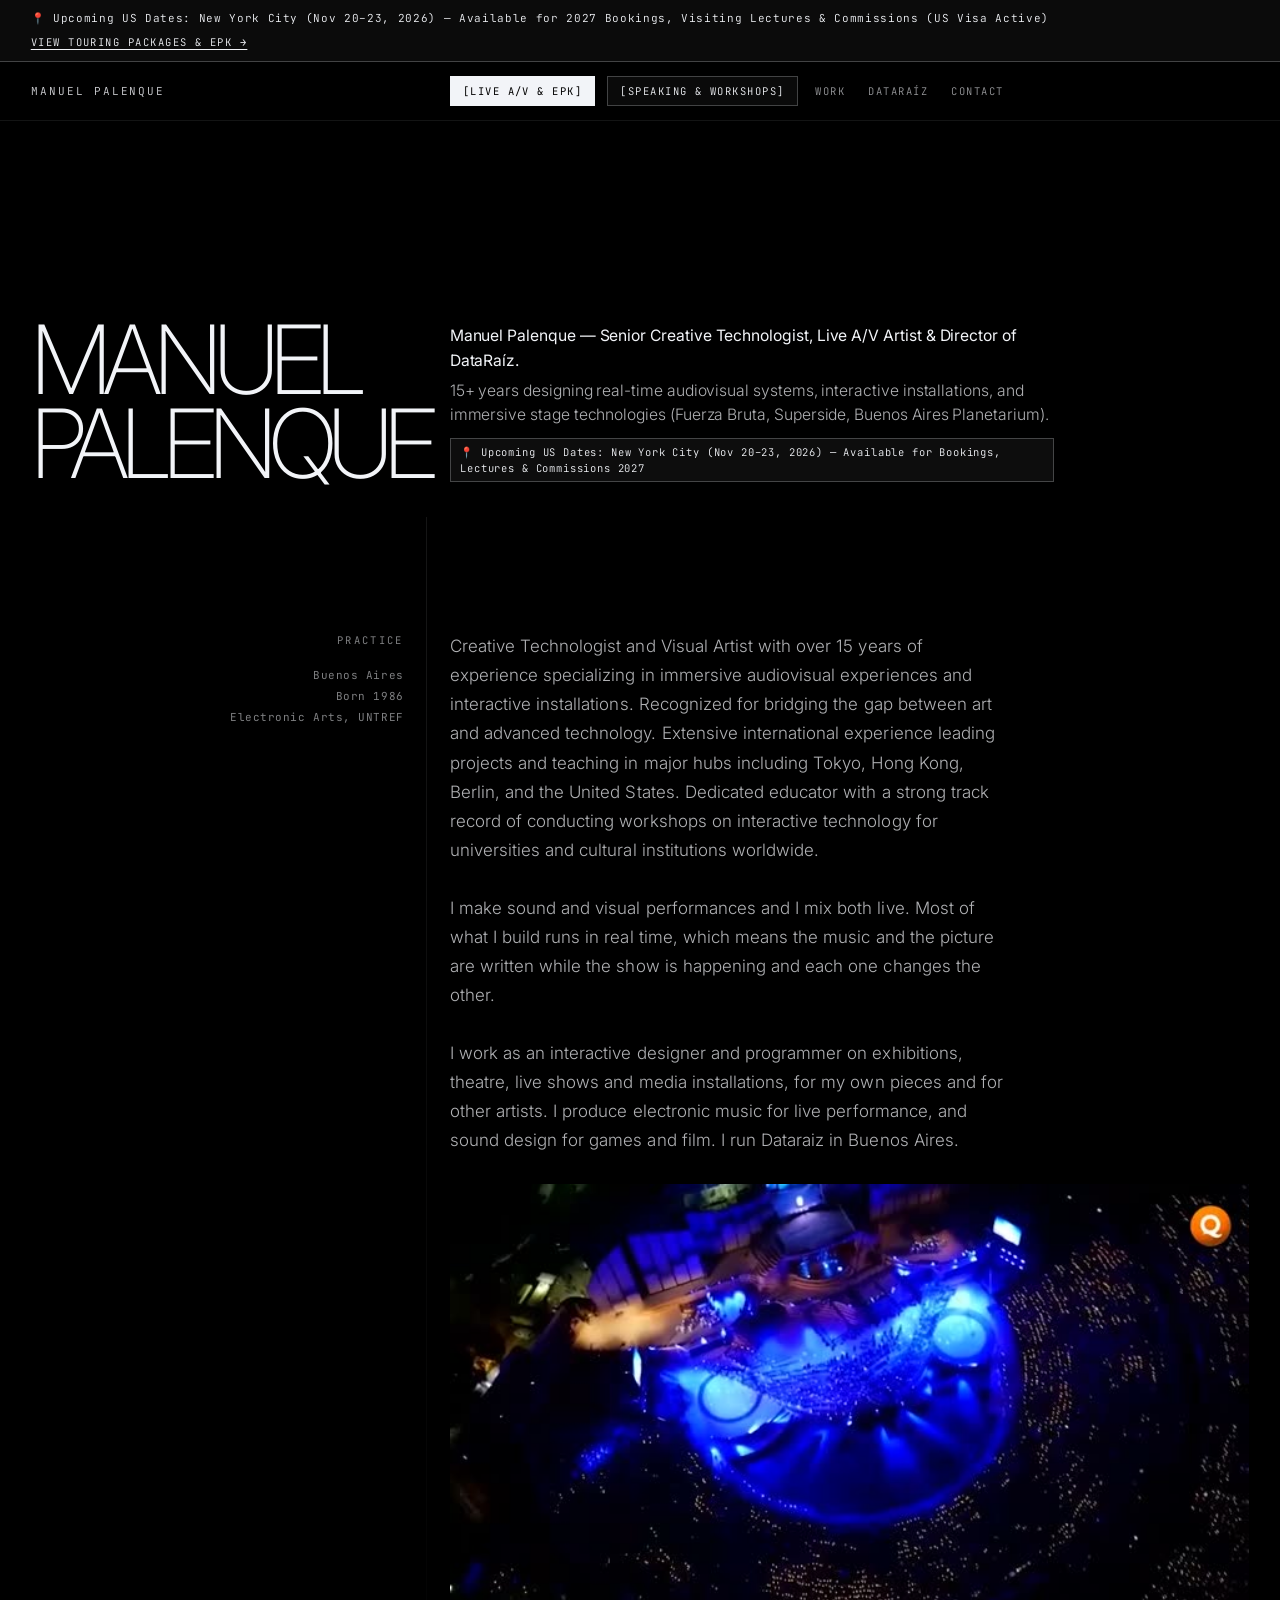
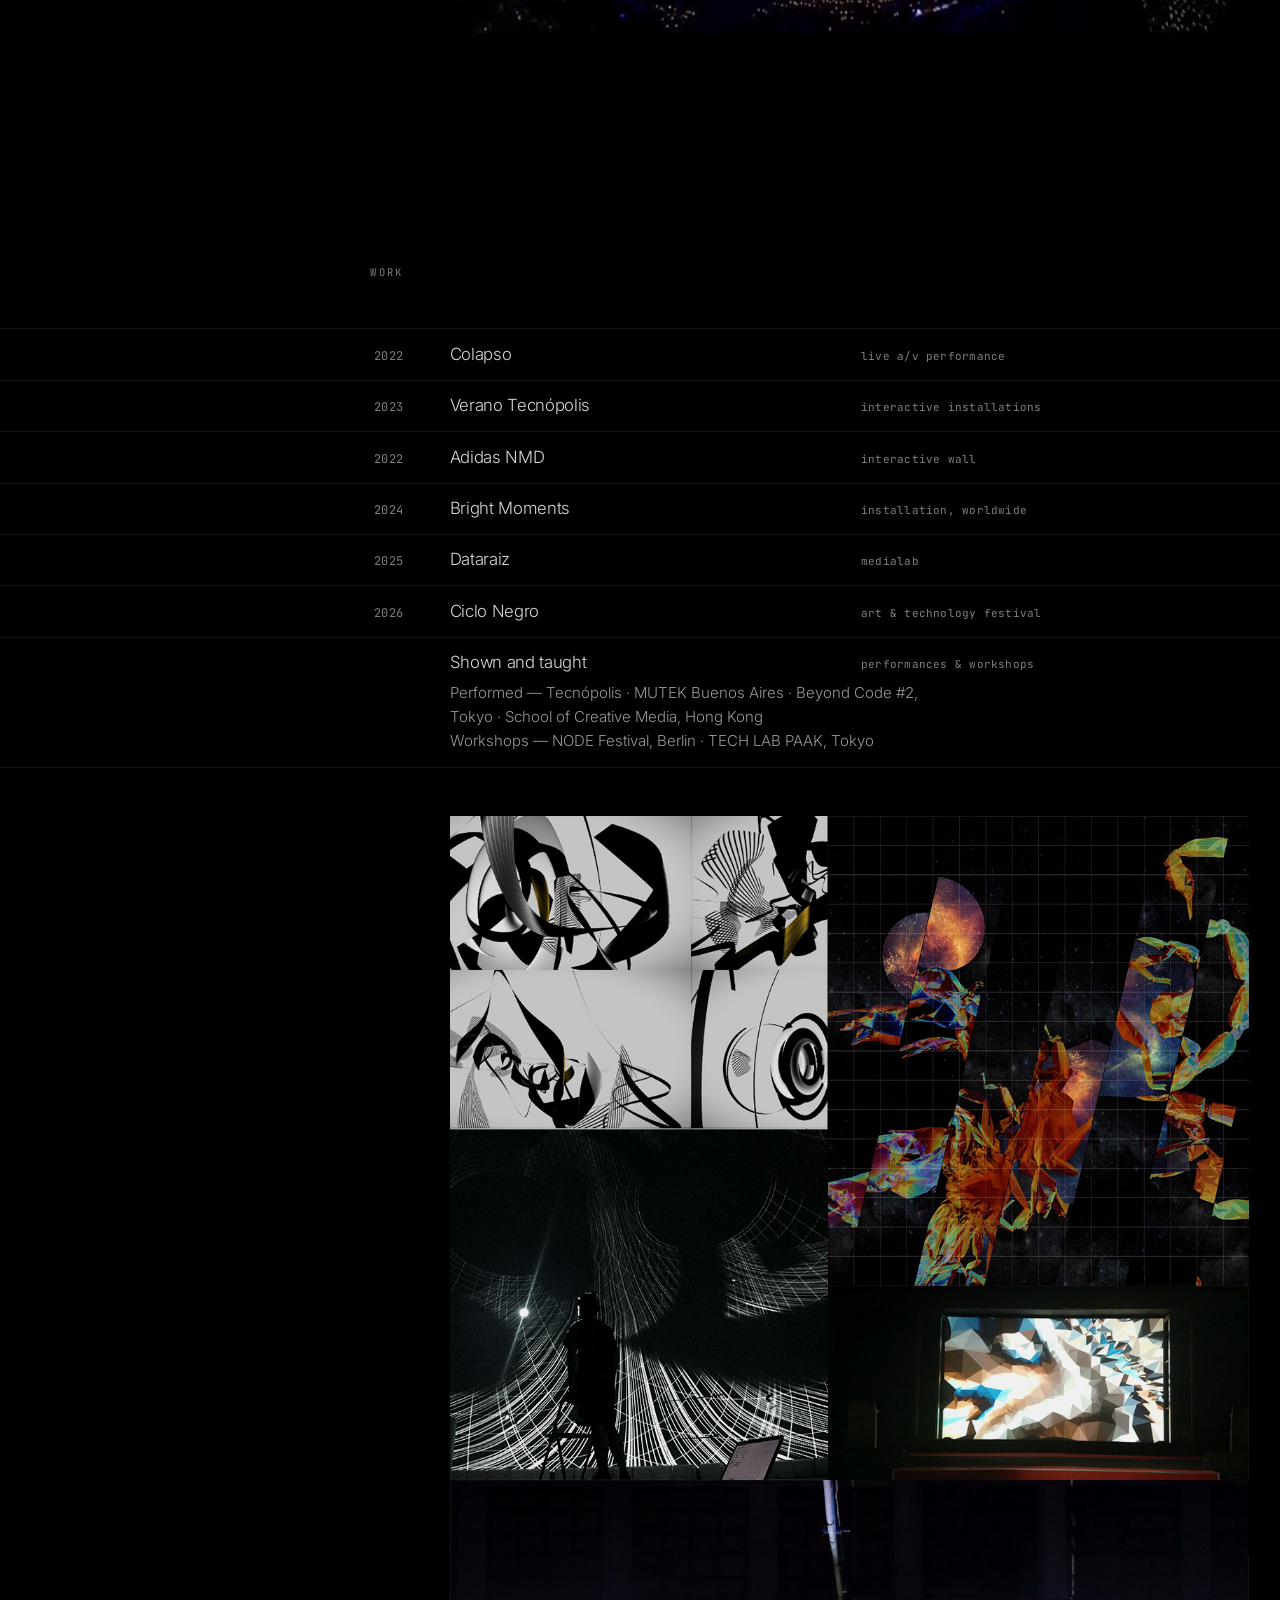
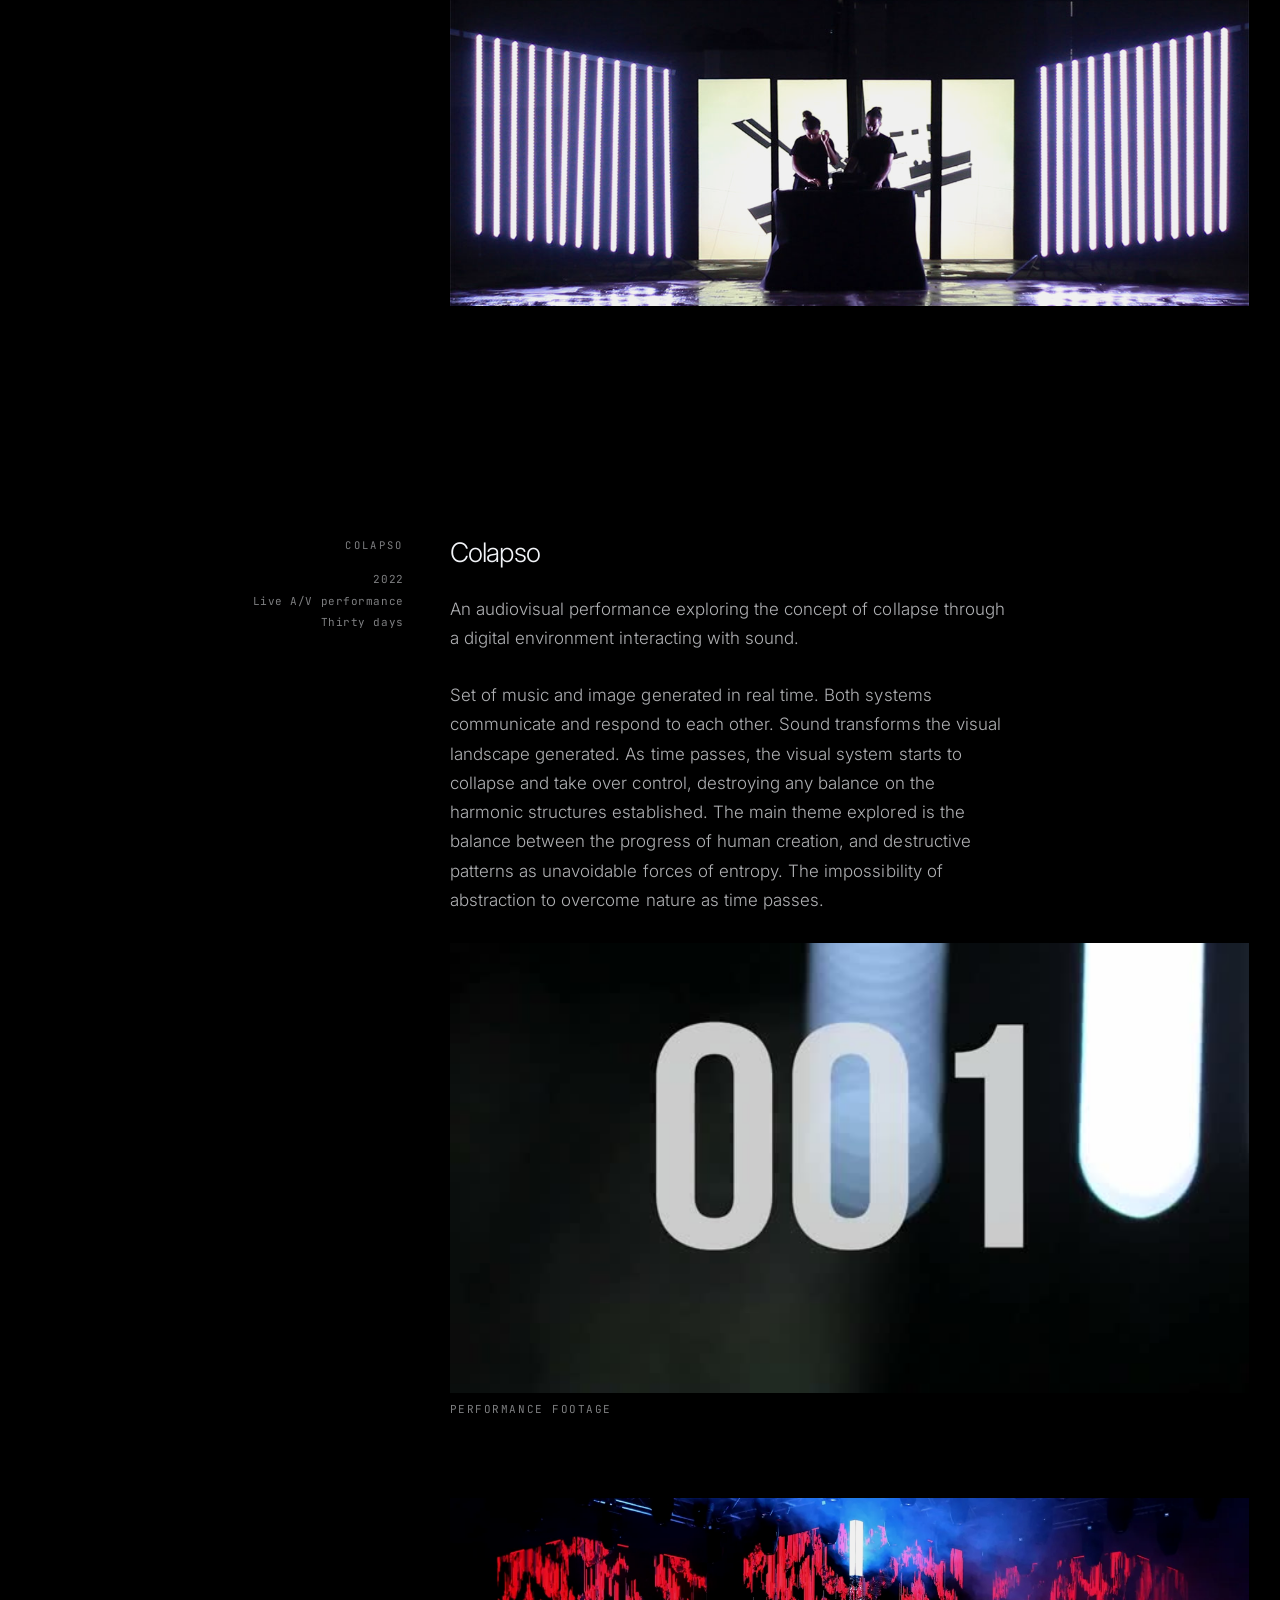
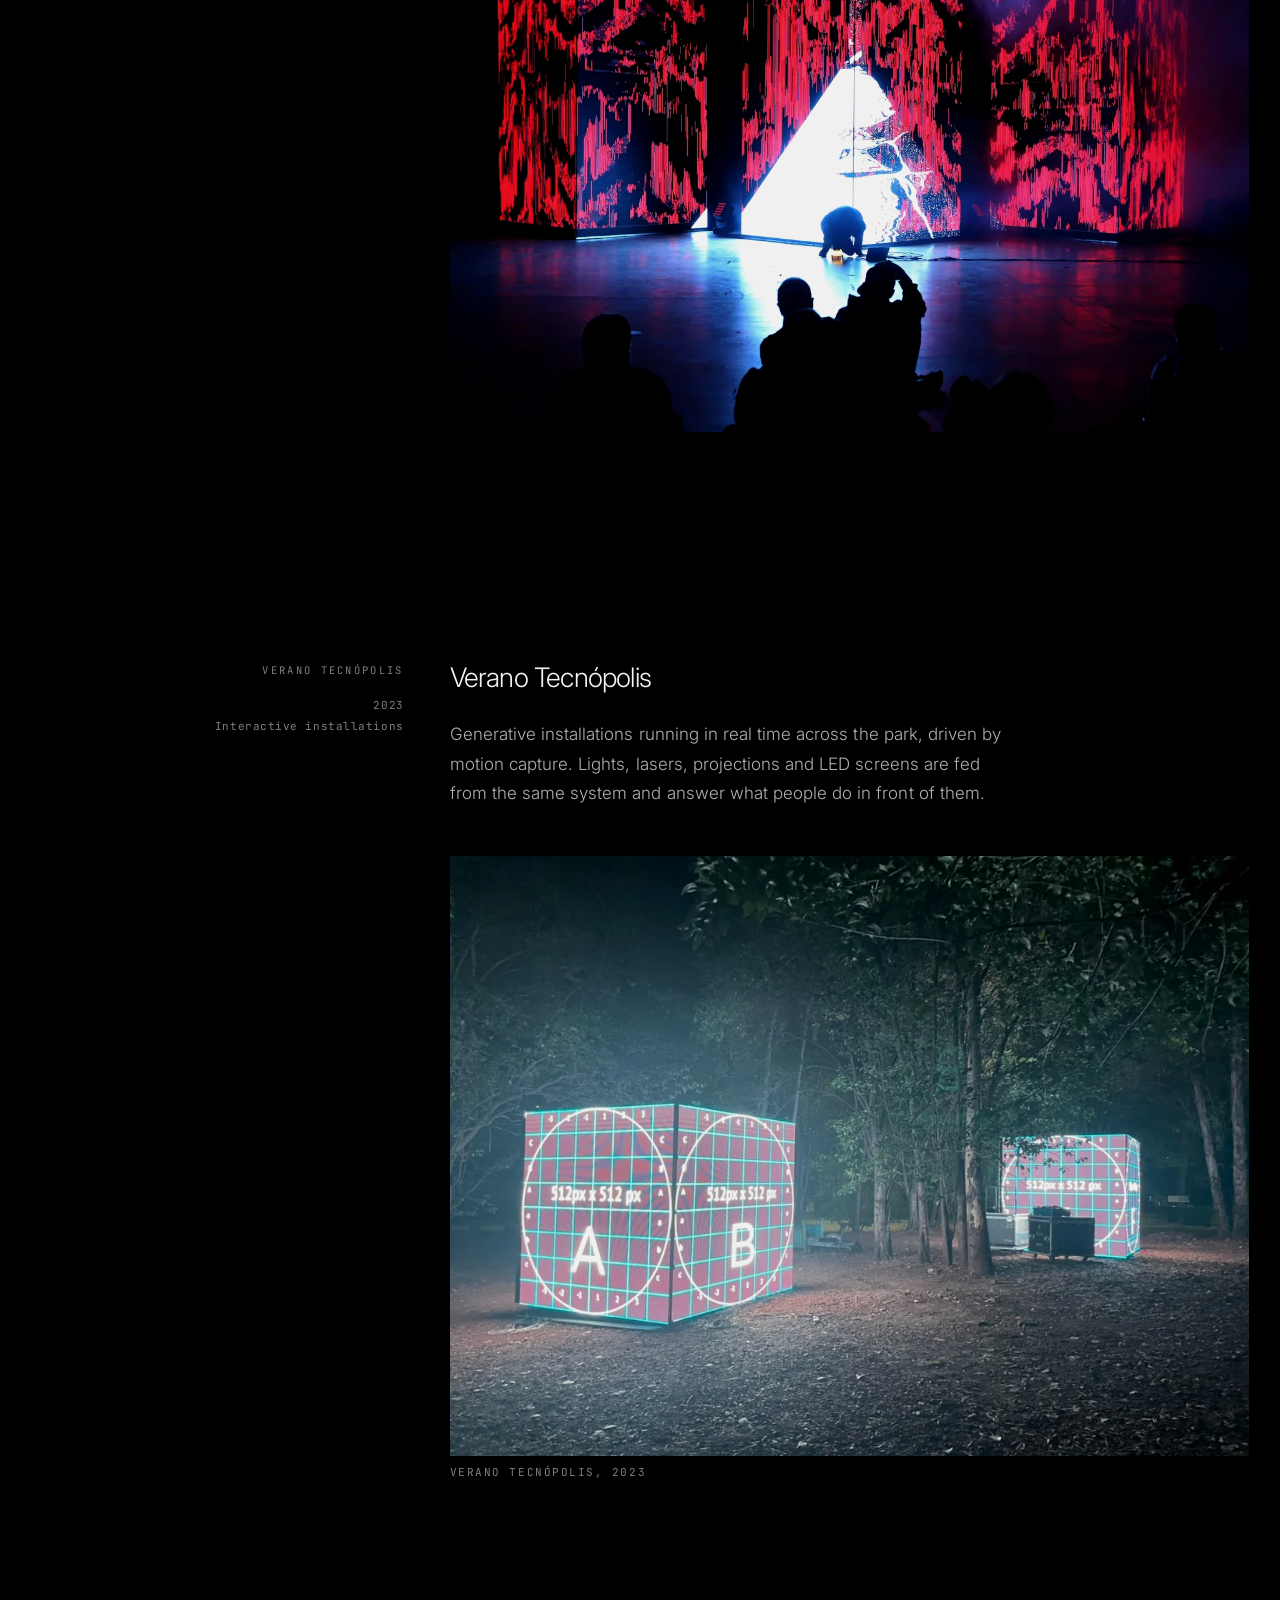
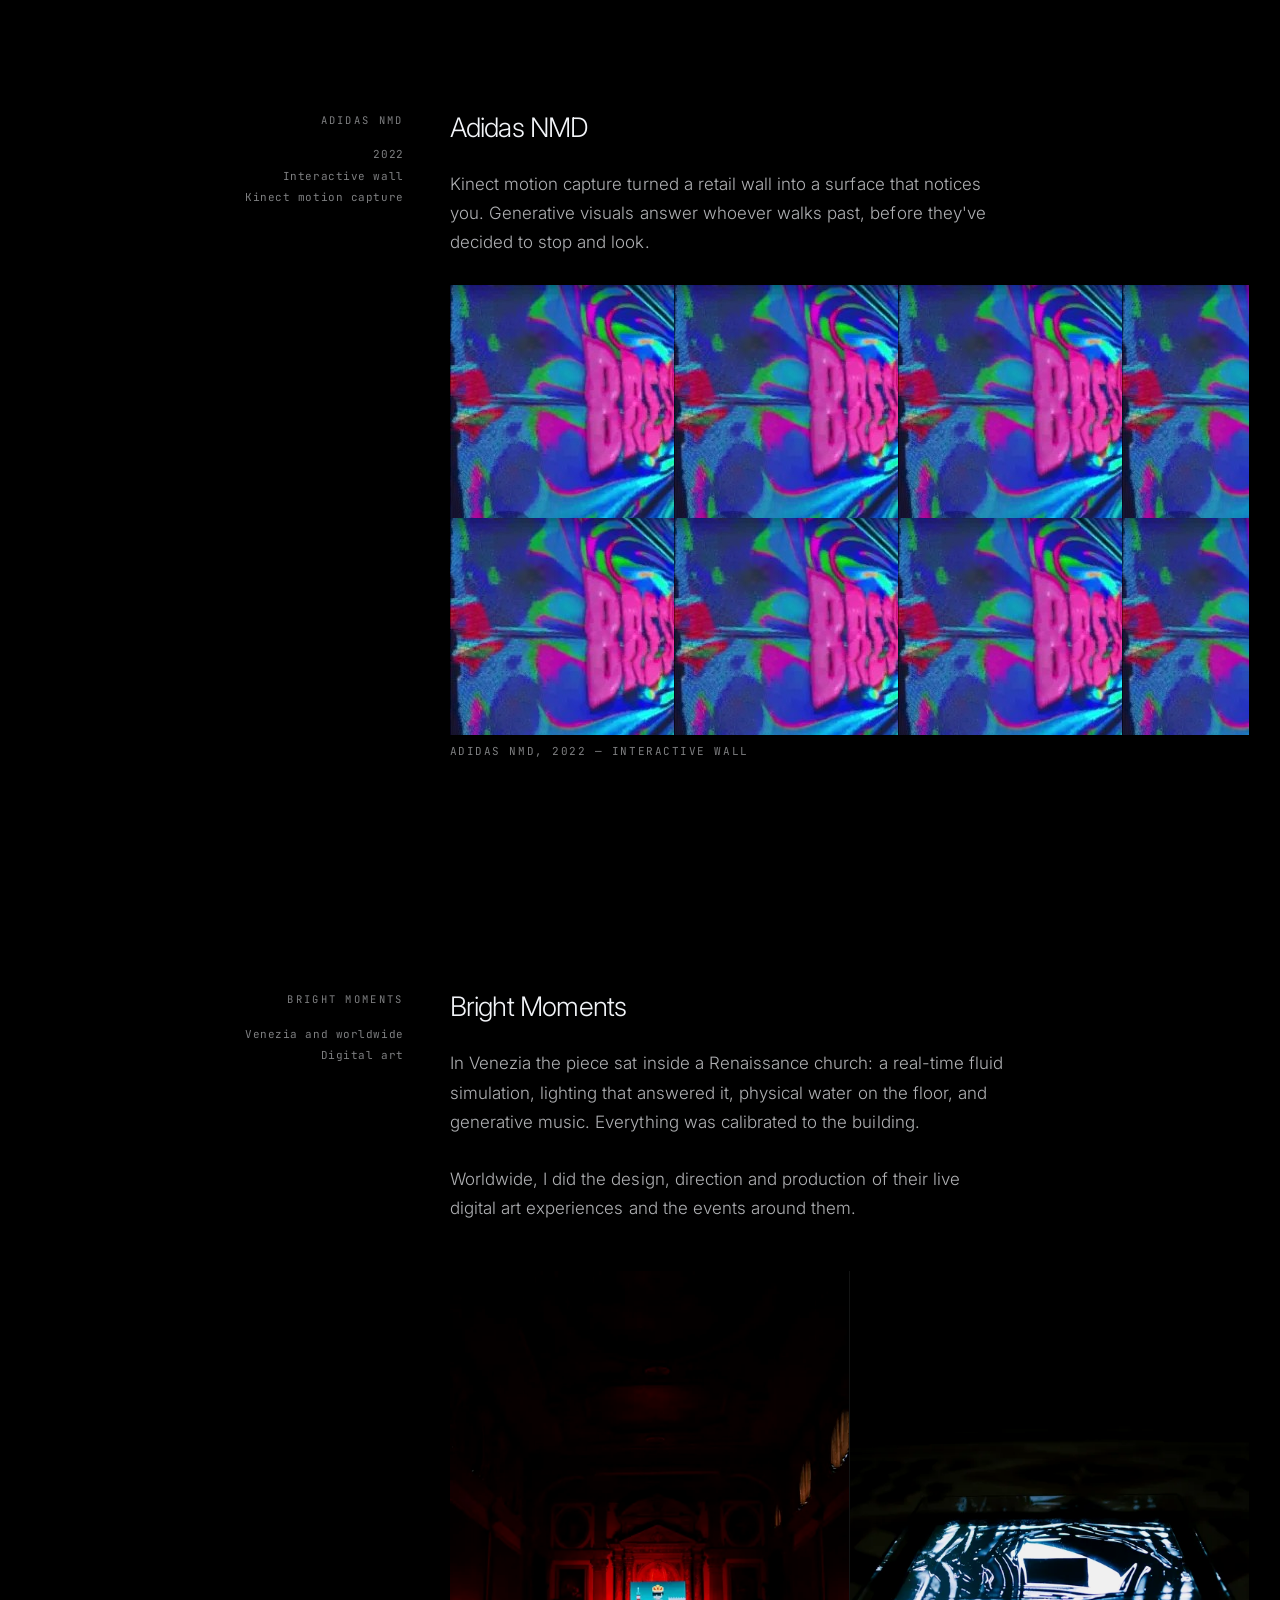
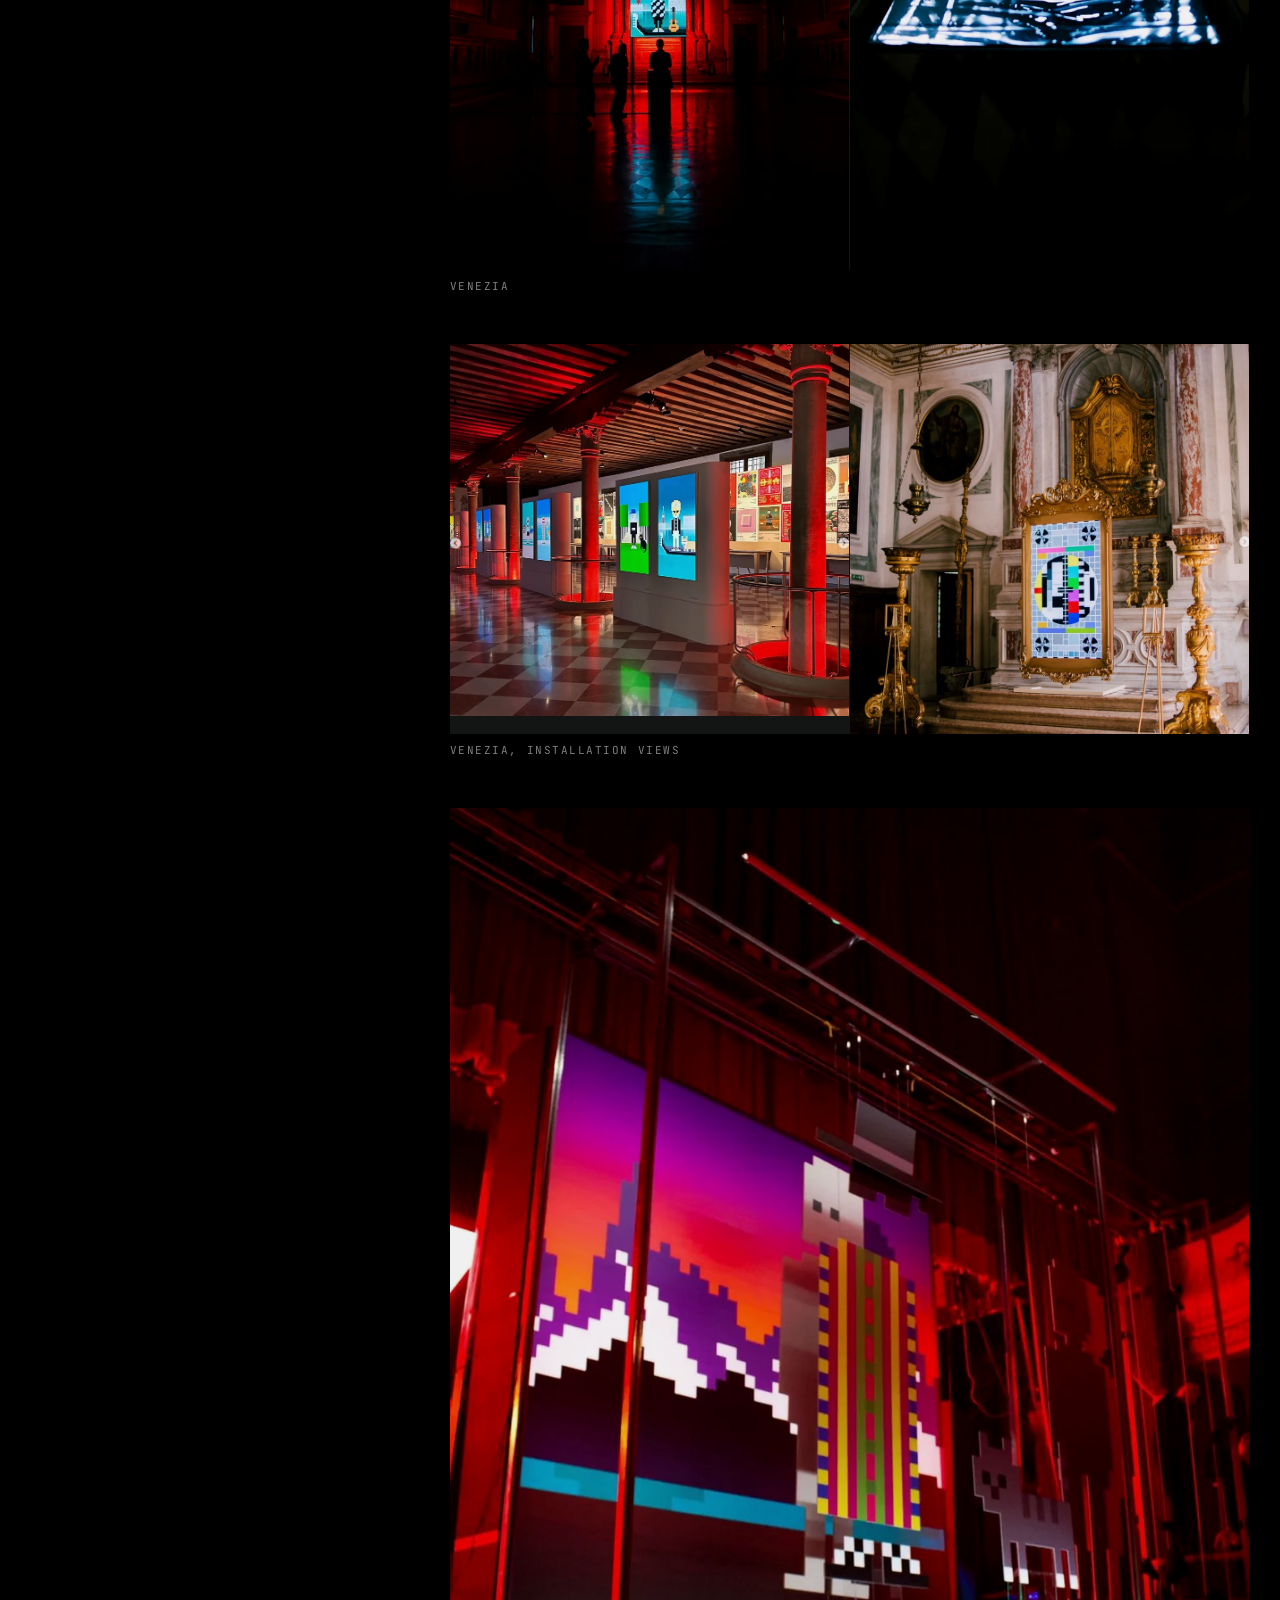
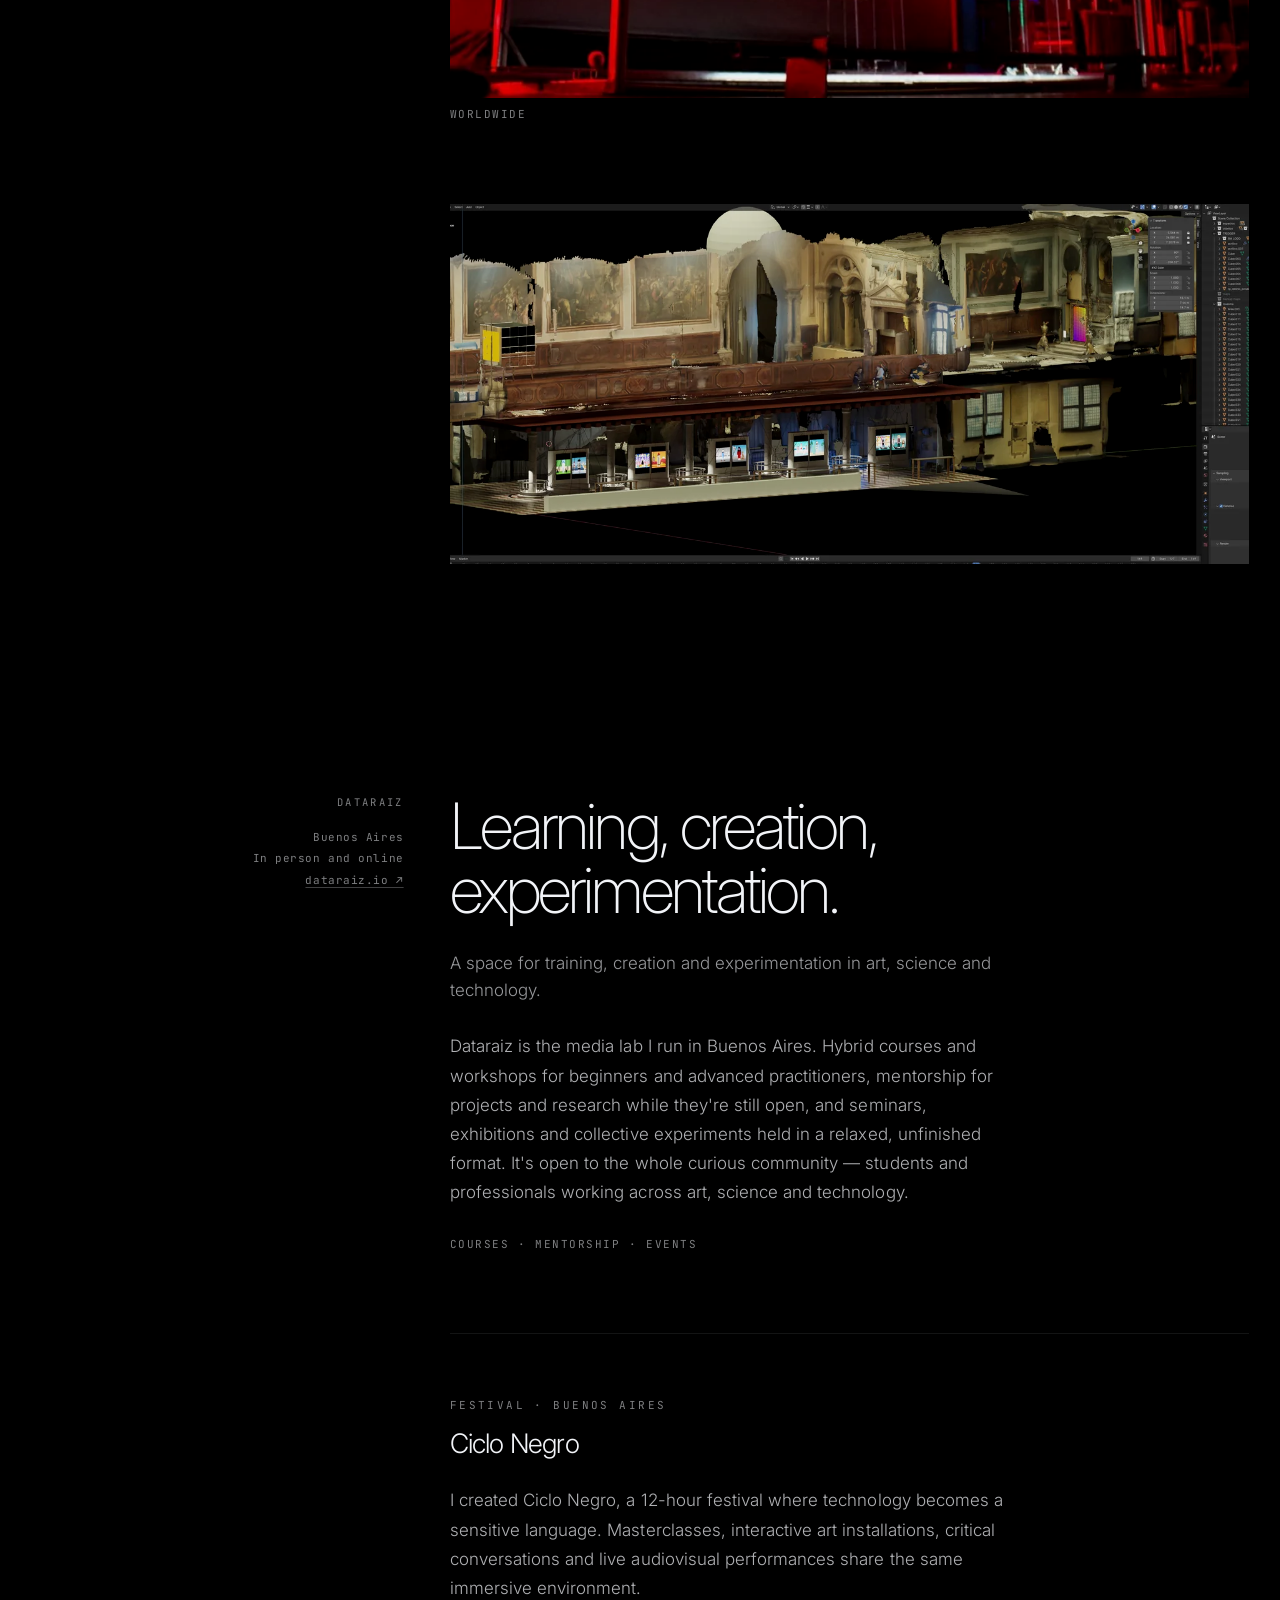
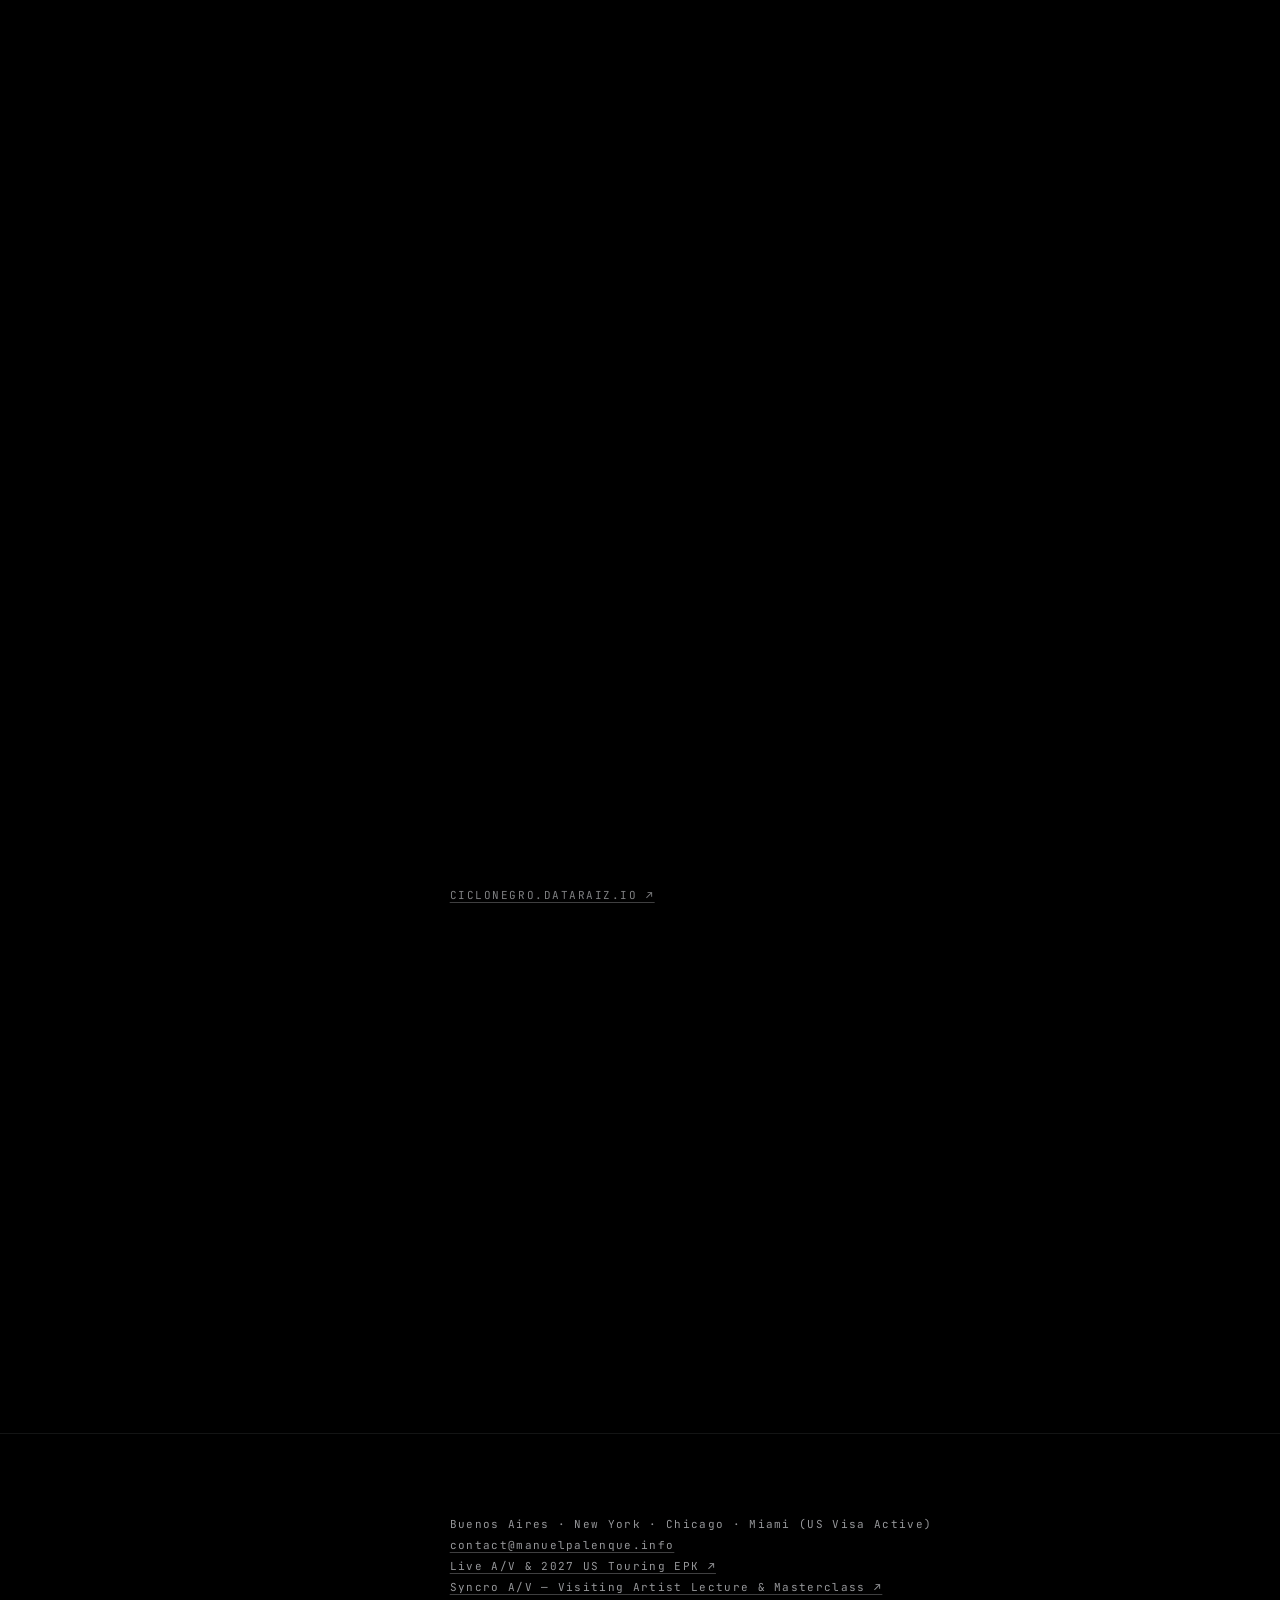
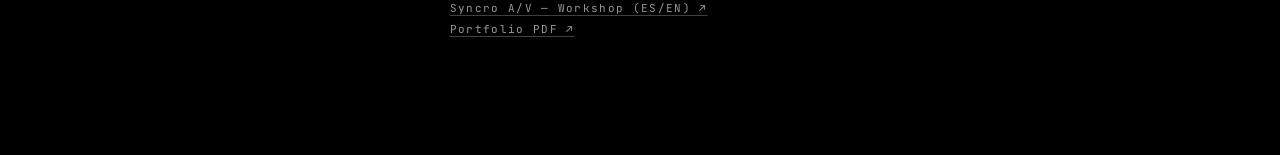
==== commit 51d70c7c: "Add US 2026-2027 Touring EPK (/epk & /booking), NYC Nov 20-23 banner, and EN/ES workshop toggle" ====
--- a/index.html
+++ b/index.html
@@ -3,10 +3,10 @@
   <head>
     <meta charset="UTF-8" />
     <meta name="viewport" content="width=device-width, initial-scale=1.0, maximum-scale=1.0, viewport-fit=cover" />
-    <title>Manuel Palenque — Artist</title>
+    <title>Manuel Palenque — Senior Creative Technologist, Live A/V Artist &amp; Director of DataRaíz</title>
     <meta
       name="description"
-      content="Manuel Palenque is an artist in Buenos Aires. Sound and visual performance made in real time — Colapso, Verano Tecnópolis, Adidas NMD, Bright Moments — and Dataraiz, a media lab for art, science and technology."
+      content="Manuel Palenque — Senior Creative Technologist, Live A/V Artist & Director of DataRaíz. 15+ years designing real-time audiovisual systems, interactive installations, and immersive stage technologies (Fuerza Bruta, Superside, Buenos Aires Planetarium). Upcoming US Dates: NYC (Nov 20–23, 2026)."
     />
     <link rel="preconnect" href="https://fonts.googleapis.com" />
     <link rel="preconnect" href="https://fonts.gstatic.com" crossorigin />
@@ -61,11 +61,119 @@
       }
       #perf, #stats, .stats, .fps-meter, [data-fps-meter] { display: none !important; }
 
+      /* ---------- top banner & nav ---------- */
+      .us-banner {
+        position: relative;
+        z-index: 30;
+        display: flex;
+        flex-wrap: wrap;
+        align-items: center;
+        justify-content: space-between;
+        gap: 0.5rem 1.25rem;
+        padding: 0.65rem var(--gutter);
+        background: rgba(242, 244, 248, 0.045);
+        border-bottom: 1px solid var(--rule-hi);
+        font-family: "JetBrains Mono", ui-monospace, SFMono-Regular, Menlo, monospace;
+        font-size: 11px;
+        letter-spacing: 0.06em;
+        line-height: 1.5;
+        color: var(--ink);
+      }
+      .us-banner__text {
+        margin: 0;
+      }
+      .us-banner__cta {
+        font-size: 10.5px;
+        letter-spacing: 0.14em;
+        text-transform: uppercase;
+        color: var(--ink);
+        white-space: nowrap;
+        text-decoration: underline;
+        text-underline-offset: 0.28em;
+      }
+      .site-nav {
+        position: sticky;
+        top: 0;
+        z-index: 25;
+        display: grid;
+        grid-template-columns: 33.3333% minmax(0, 1fr);
+        align-items: center;
+        padding: 0.85rem 0;
+        background: rgba(0, 0, 0, 0.86);
+        backdrop-filter: blur(12px);
+        -webkit-backdrop-filter: blur(12px);
+        border-bottom: 1px solid var(--rule);
+      }
+      .site-nav__brand {
+        padding-left: var(--gutter);
+        padding-right: var(--seam-pad);
+        font-family: "JetBrains Mono", ui-monospace, SFMono-Regular, Menlo, monospace;
+        font-size: 11px;
+        letter-spacing: 0.18em;
+        text-transform: uppercase;
+        color: var(--ink-88);
+        text-decoration: none;
+      }
+      .site-nav__links {
+        padding-left: var(--seam-pad);
+        padding-right: var(--gutter);
+        display: flex;
+        flex-wrap: wrap;
+        align-items: center;
+        gap: 0.55rem 0.75rem;
+      }
+      .nav-btn {
+        display: inline-flex;
+        align-items: center;
+        padding: 0.45rem 0.75rem;
+        border: 1px solid var(--rule-hi);
+        background: rgba(242, 244, 248, 0.04);
+        font-family: "JetBrains Mono", ui-monospace, SFMono-Regular, Menlo, monospace;
+        font-size: 10.5px;
+        letter-spacing: 0.14em;
+        text-transform: uppercase;
+        color: var(--ink);
+        text-decoration: none;
+        transition: background 180ms ease, color 180ms ease, border-color 180ms ease;
+      }
+      .nav-btn--primary {
+        background: var(--ink);
+        color: #000;
+        border-color: var(--ink);
+        font-weight: 400;
+      }
+      .nav-btn:hover,
+      .nav-btn:focus-visible {
+        background: var(--ink);
+        color: #000;
+        border-color: var(--ink);
+        text-decoration: none;
+      }
+      .nav-btn--primary:hover,
+      .nav-btn--primary:focus-visible {
+        background: rgba(242, 244, 248, 0.85);
+        color: #000;
+      }
+      .nav-link-subtle {
+        font-family: "JetBrains Mono", ui-monospace, SFMono-Regular, Menlo, monospace;
+        font-size: 10.5px;
+        letter-spacing: 0.14em;
+        text-transform: uppercase;
+        color: var(--ink-62);
+        text-decoration: none;
+        padding: 0.35rem 0.35rem;
+        transition: color 150ms ease;
+      }
+      .nav-link-subtle:hover,
+      .nav-link-subtle:focus-visible {
+        color: var(--ink);
+      }
+
       /* ---------- header ---------- */
       .header {
         position: relative;
         width: 100%;
-        height: clamp(300px, 40svh, 700px);
+        height: clamp(340px, 44svh, 700px);
         background: #000;
         overflow: hidden;
       }
@@ -118,12 +226,29 @@
       .hero__line {
         margin: 0;
         padding: 0 var(--gutter) 0.18em var(--seam-pad);
-        max-width: 34em;
-        font-size: clamp(1rem, 1.25vw, 1.18rem);
+        max-width: 42em;
+        font-size: clamp(0.98rem, 1.18vw, 1.14rem);
         font-weight: 300;
         letter-spacing: -0.004em;
         line-height: 1.55;
         color: var(--ink-72);
+      }
+      .hero__role {
+        display: block;
+        color: var(--ink);
+        font-weight: 400;
+        margin-bottom: 0.35rem;
+      }
+      .hero__dates {
+        display: inline-block;
+        margin-top: 0.65rem;
+        padding: 0.32rem 0.6rem;
+        border: 1px solid var(--rule-hi);
+        background: rgba(242, 244, 248, 0.05);
+        font-family: "JetBrains Mono", ui-monospace, SFMono-Regular, Menlo, monospace;
+        font-size: 10.5px;
+        letter-spacing: 0.08em;
+        color: var(--ink);
       }
 
       /* ---------- the axis ---------- */
@@ -585,6 +710,12 @@
       }
       @media (max-width: 900px) {
         .seams { display: none; }
+        .site-nav {
+          grid-template-columns: minmax(0, 1fr);
+          gap: 0.55rem;
+        }
+        .site-nav__brand { display: none; }
+        .site-nav__links { padding-left: var(--gutter); }
         .hero {
           grid-template-columns: minmax(0, 1fr);
           gap: var(--s2);
@@ -629,8 +760,9 @@
       }
       @media (max-width: 640px) {
         :root { --gutter: 1.25rem; }
-        .header { height: clamp(300px, 48svh, 430px); }
+        .header { height: clamp(380px, 56svh, 520px); }
         .wordmark { --wordmark-size: clamp(2.45rem, 14vw, 4.2rem); }
+        .us-banner { font-size: 10px; padding-block: 0.55rem; }
       }
       @media (prefers-reduced-motion: reduce) {
         [data-reveal], [data-reveal].is-in {
@@ -644,6 +776,24 @@
     </style>
   </head>
   <body>
+    <div class="us-banner" role="region" aria-label="Upcoming US Dates">
+      <p class="us-banner__text">
+        📍 Upcoming US Dates: New York City (Nov 20–23, 2026) — Available for 2027 Bookings, Visiting Lectures &amp; Commissions (US Visa Active)
+      </p>
+      <a class="us-banner__cta" href="./epk/">View Touring Packages &amp; EPK →</a>
+    </div>
+
+    <nav class="site-nav" aria-label="Primary Navigation">
+      <a class="site-nav__brand" href="./">Manuel Palenque</a>
+      <div class="site-nav__links">
+        <a class="nav-btn nav-btn--primary" href="./epk/">[LIVE A/V &amp; EPK]</a>
+        <a class="nav-btn" href="./syncro-av/#institutions">[SPEAKING &amp; WORKSHOPS]</a>
+        <a class="nav-link-subtle" href="#index-title">Work</a>
+        <a class="nav-link-subtle" href="#dataraiz-title">DataRaíz</a>
+        <a class="nav-link-subtle" href="mailto:contact@manuelpalenque.info?subject=NYC%20Nov%2020-23%20%2F%2F%202027%20Booking%20Inquiry">Contact</a>
+      </div>
+    </nav>
+
     <header class="header" aria-label="Manuel Palenque">
       <div class="hero">
         <div class="hero__name">
@@ -651,6 +801,11 @@
             <span class="wordmark-line" aria-hidden="true">MANUEL</span>
             <span class="wordmark-line wordmark-line--last" aria-hidden="true">PALENQU<span class="wordmark-last">E</span></span>
           </h1>
+        </div>
+        <div class="hero__line">
+          <span class="hero__role">Manuel Palenque — Senior Creative Technologist, Live A/V Artist &amp; Director of DataRaíz.</span>
+          15+ years designing real-time audiovisual systems, interactive installations, and immersive stage technologies (Fuerza Bruta, Superside, Buenos Aires Planetarium).<br />
+          <span class="hero__dates">📍 Upcoming US Dates: New York City (Nov 20–23, 2026) — Available for Bookings, Lectures &amp; Commissions 2027</span>
         </div>
       </div>
     </header>
@@ -956,9 +1111,11 @@
         <div class="rail" aria-hidden="true"></div>
         <div class="col">
           <div class="colophon-list">
-            <p>Buenos Aires</p>
+            <p>Buenos Aires · New York · Chicago · Miami (US Visa Active)</p>
             <p><a href="mailto:contact@manuelpalenque.info">contact@manuelpalenque.info</a></p>
-            <p><a href="./curso/">Syncro A/V — Workshop ↗</a></p>
+            <p><a href="./epk/">Live A/V &amp; 2027 US Touring EPK ↗</a></p>
+            <p><a href="./syncro-av/">Syncro A/V — Visiting Artist Lecture &amp; Masterclass ↗</a></p>
+            <p><a href="./curso/">Syncro A/V — Workshop (ES/EN) ↗</a></p>
             <p><a href="./Manuel Palenque portfolio.pdf" target="_blank" rel="noopener">Portfolio PDF ↗</a></p>
           </div>
         </div>
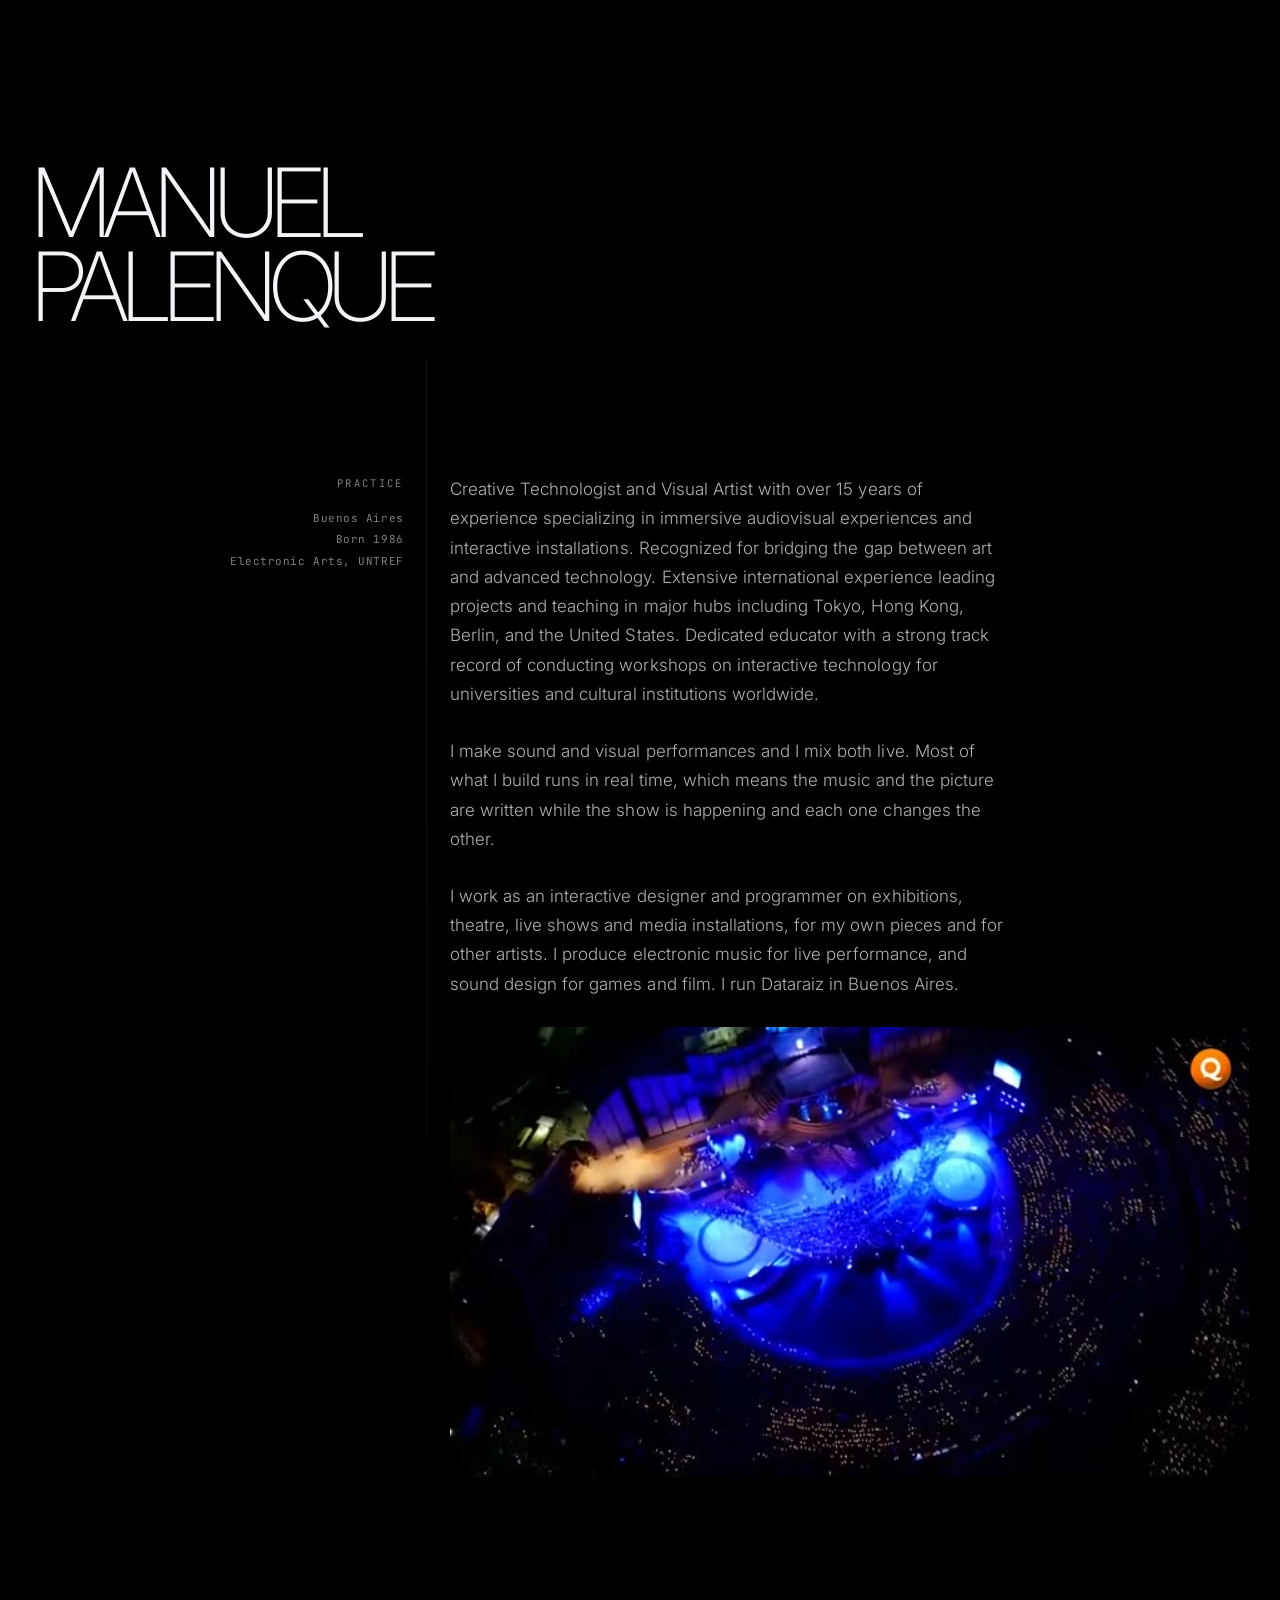
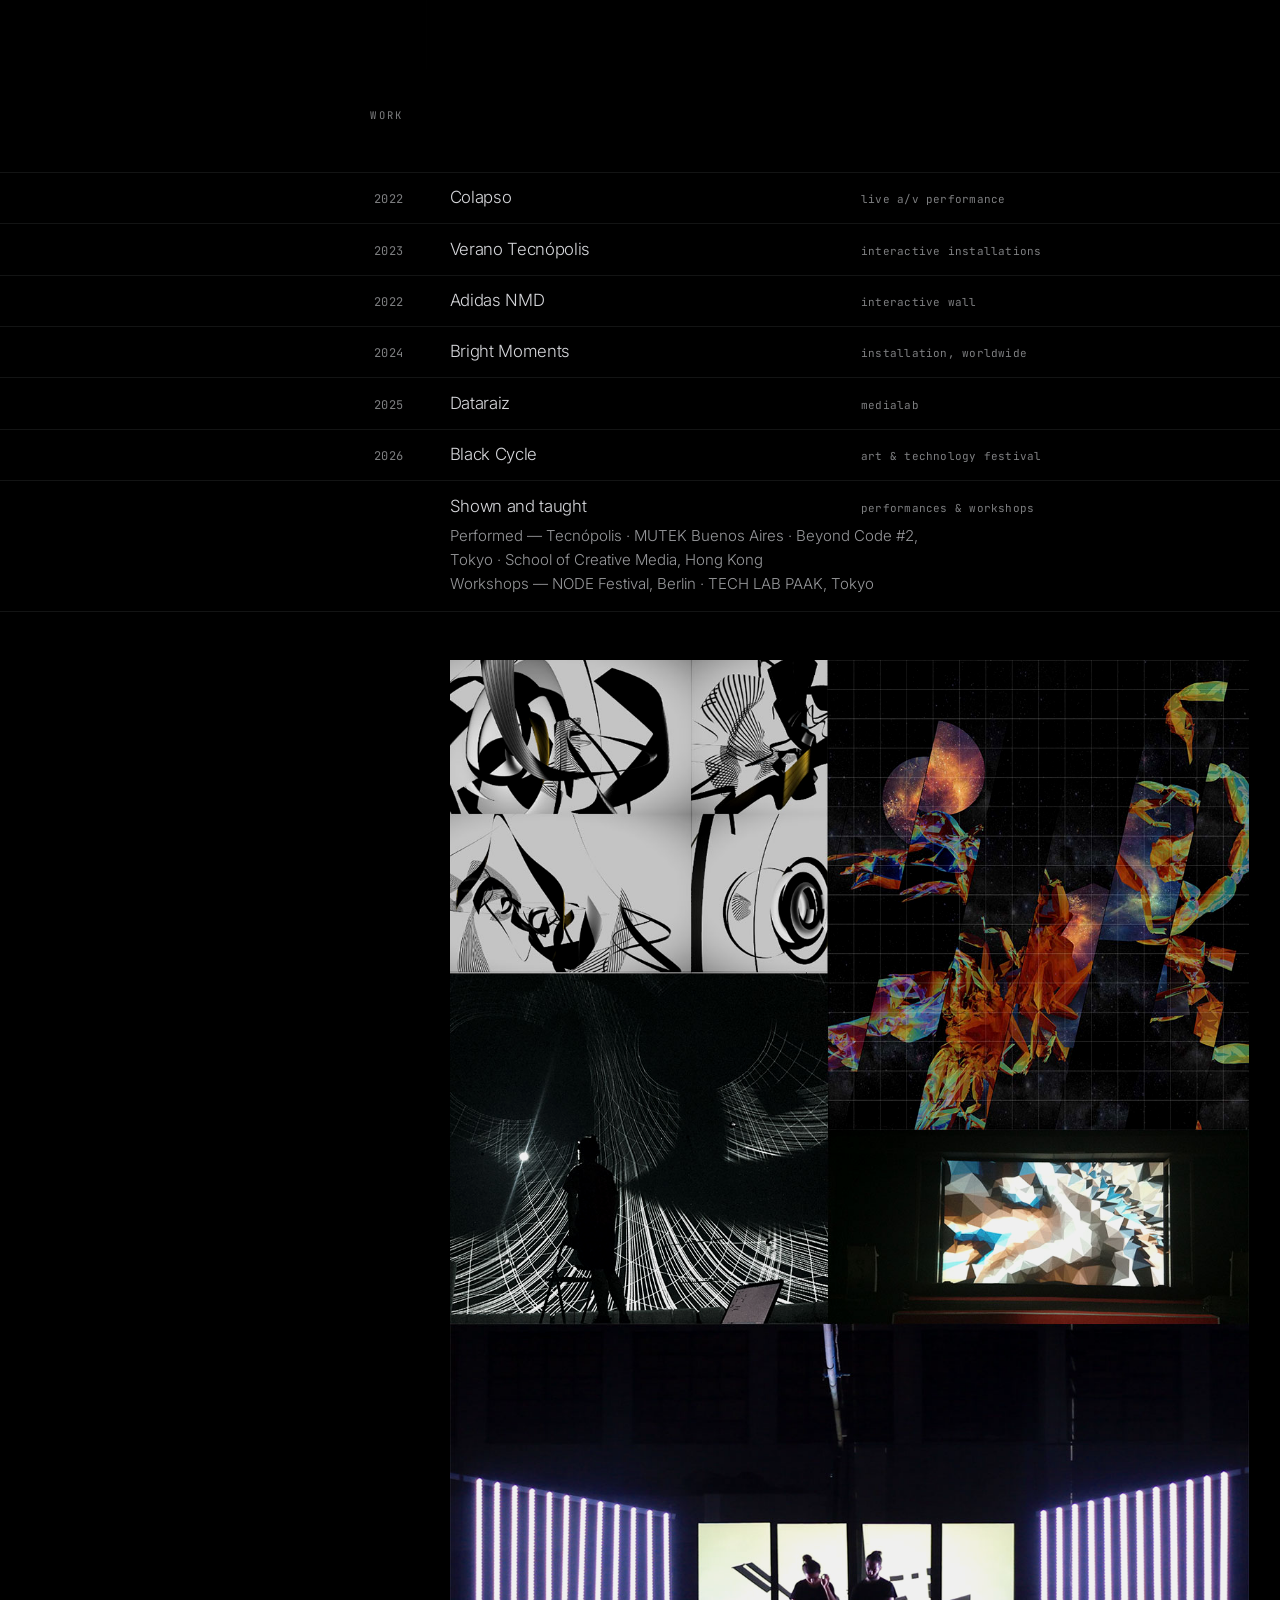
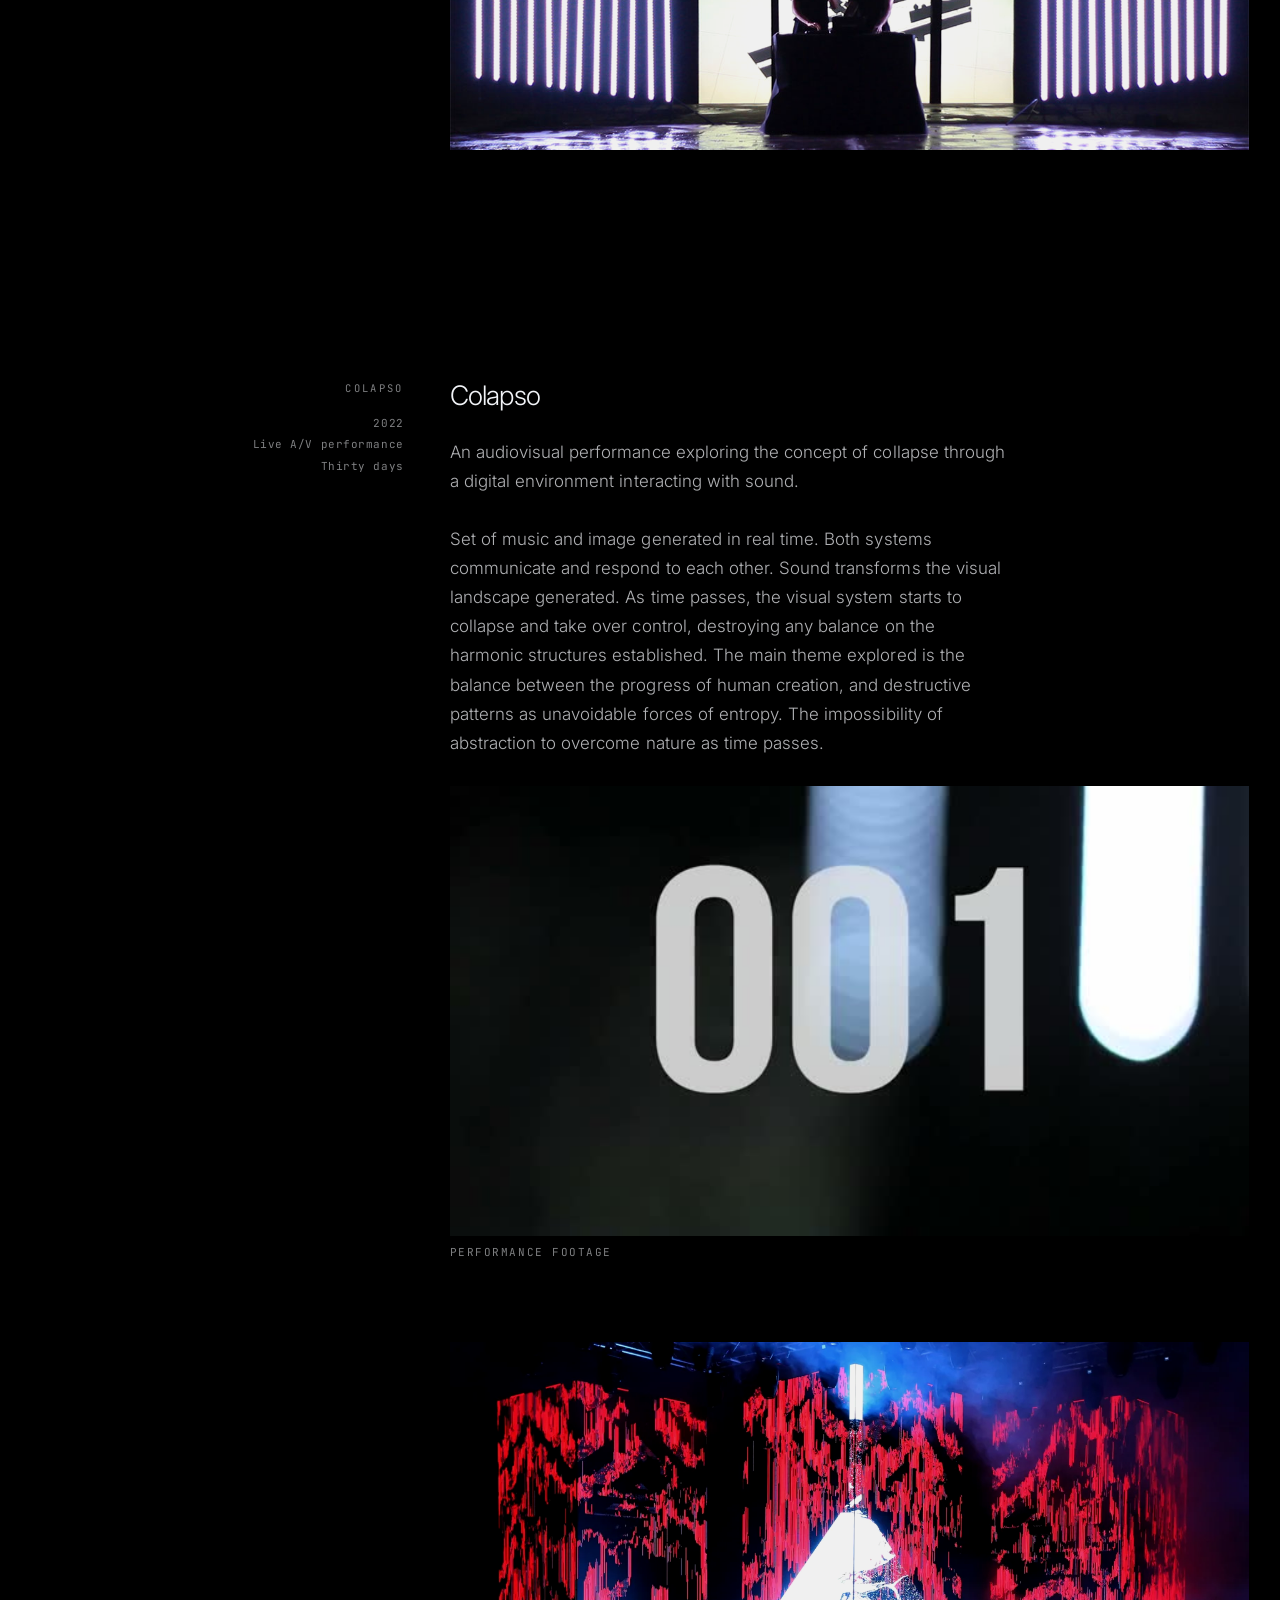
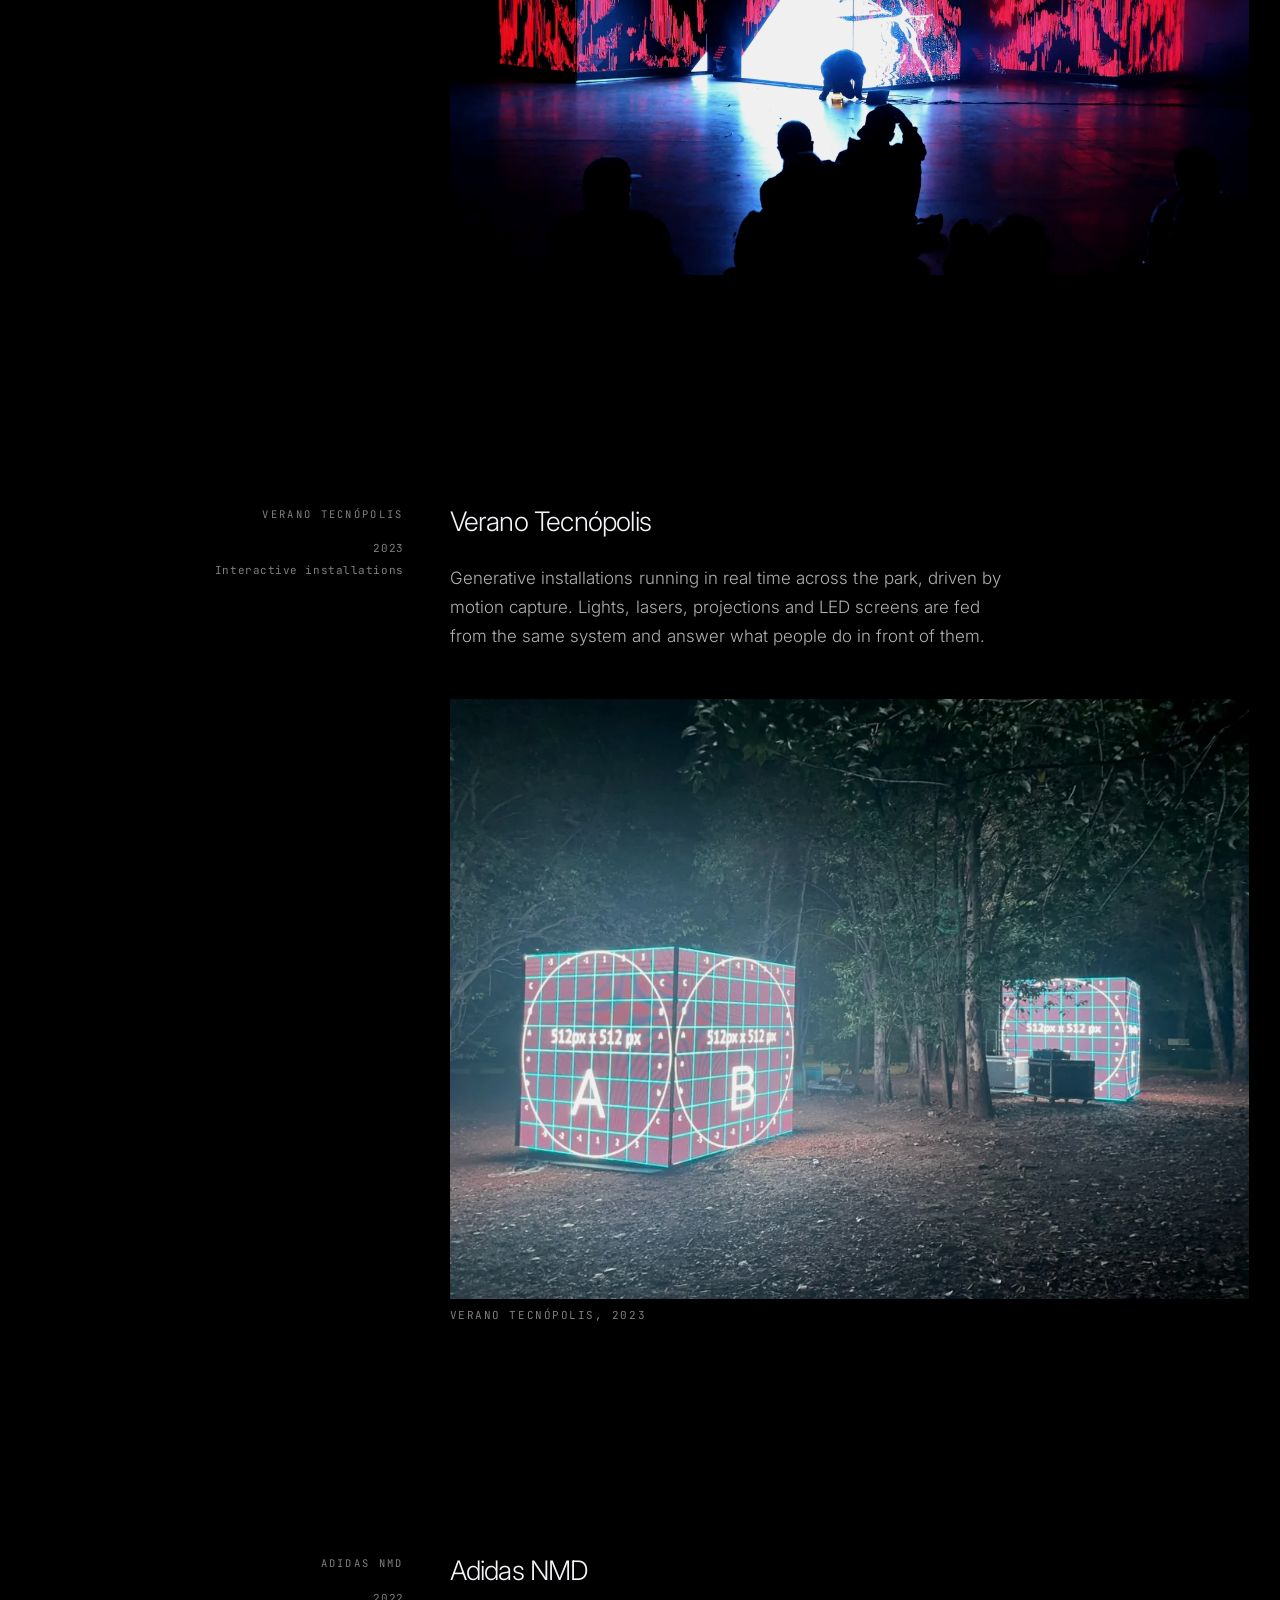
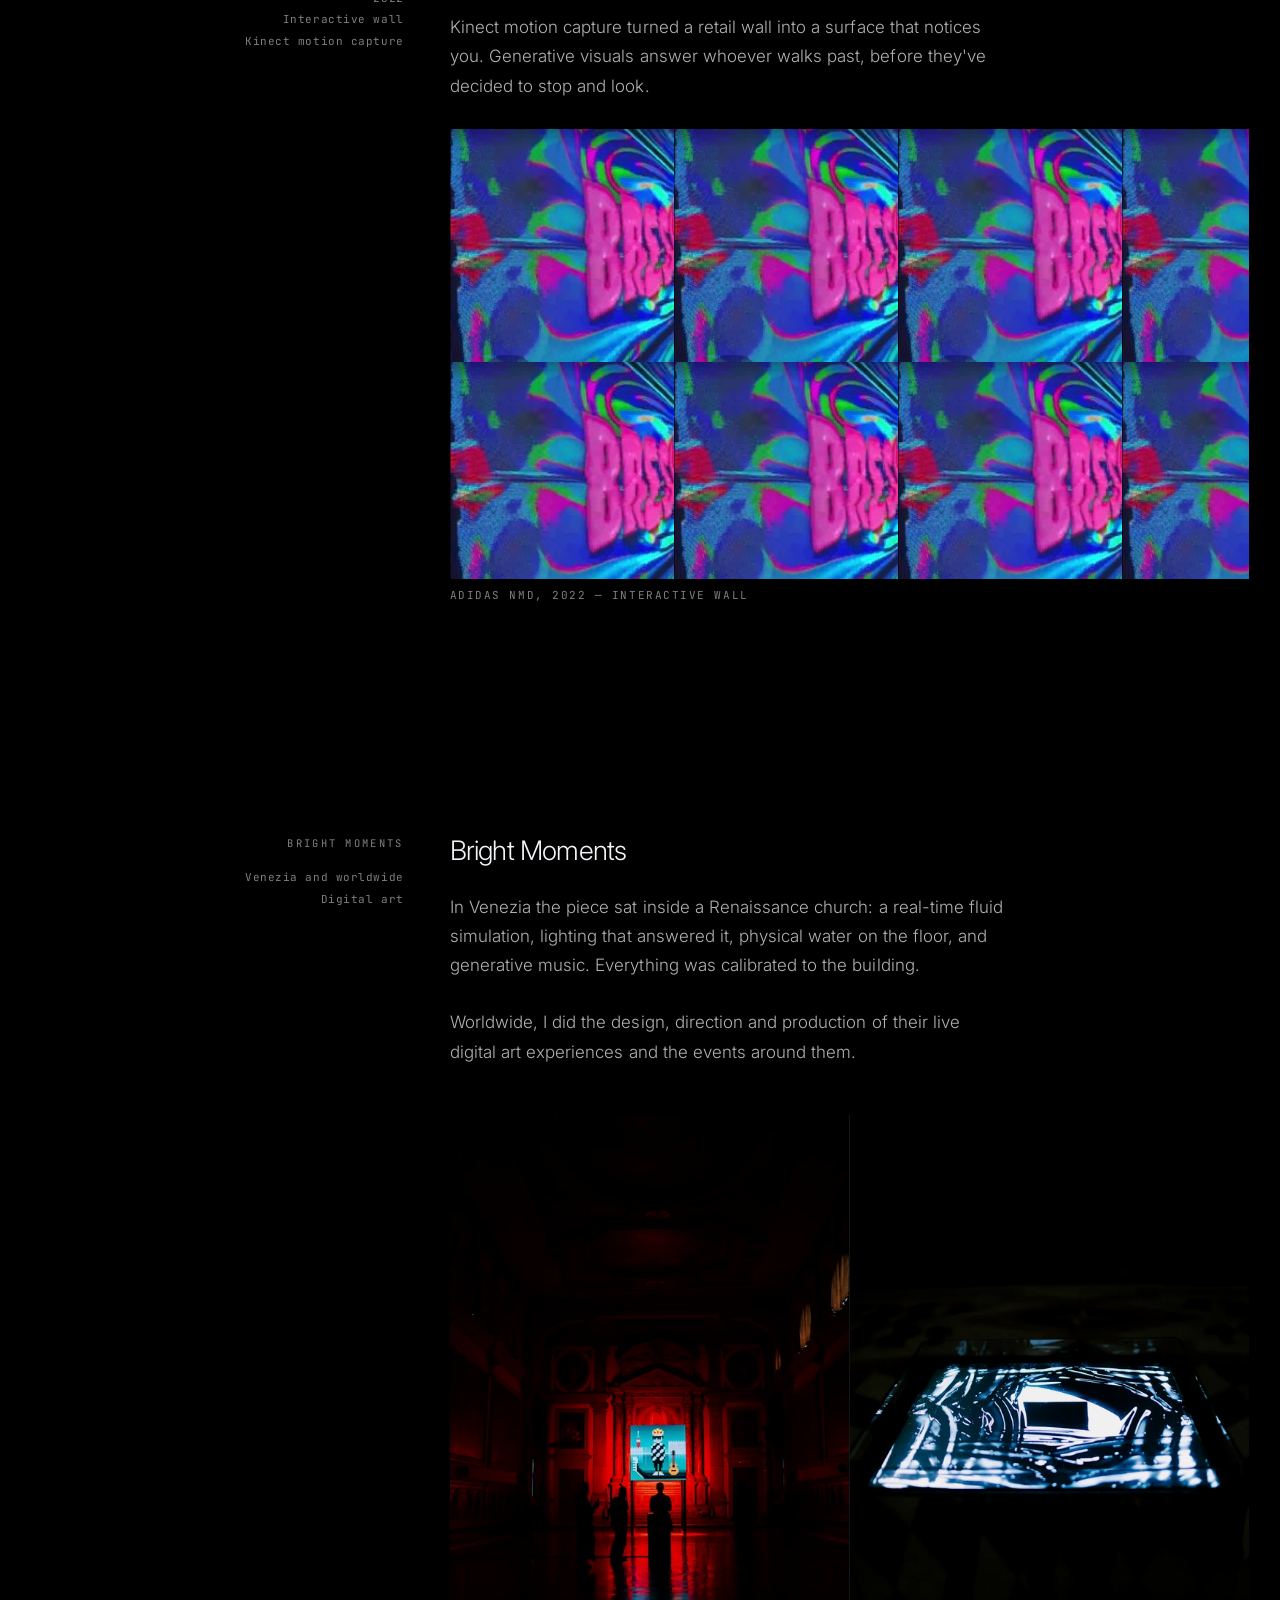
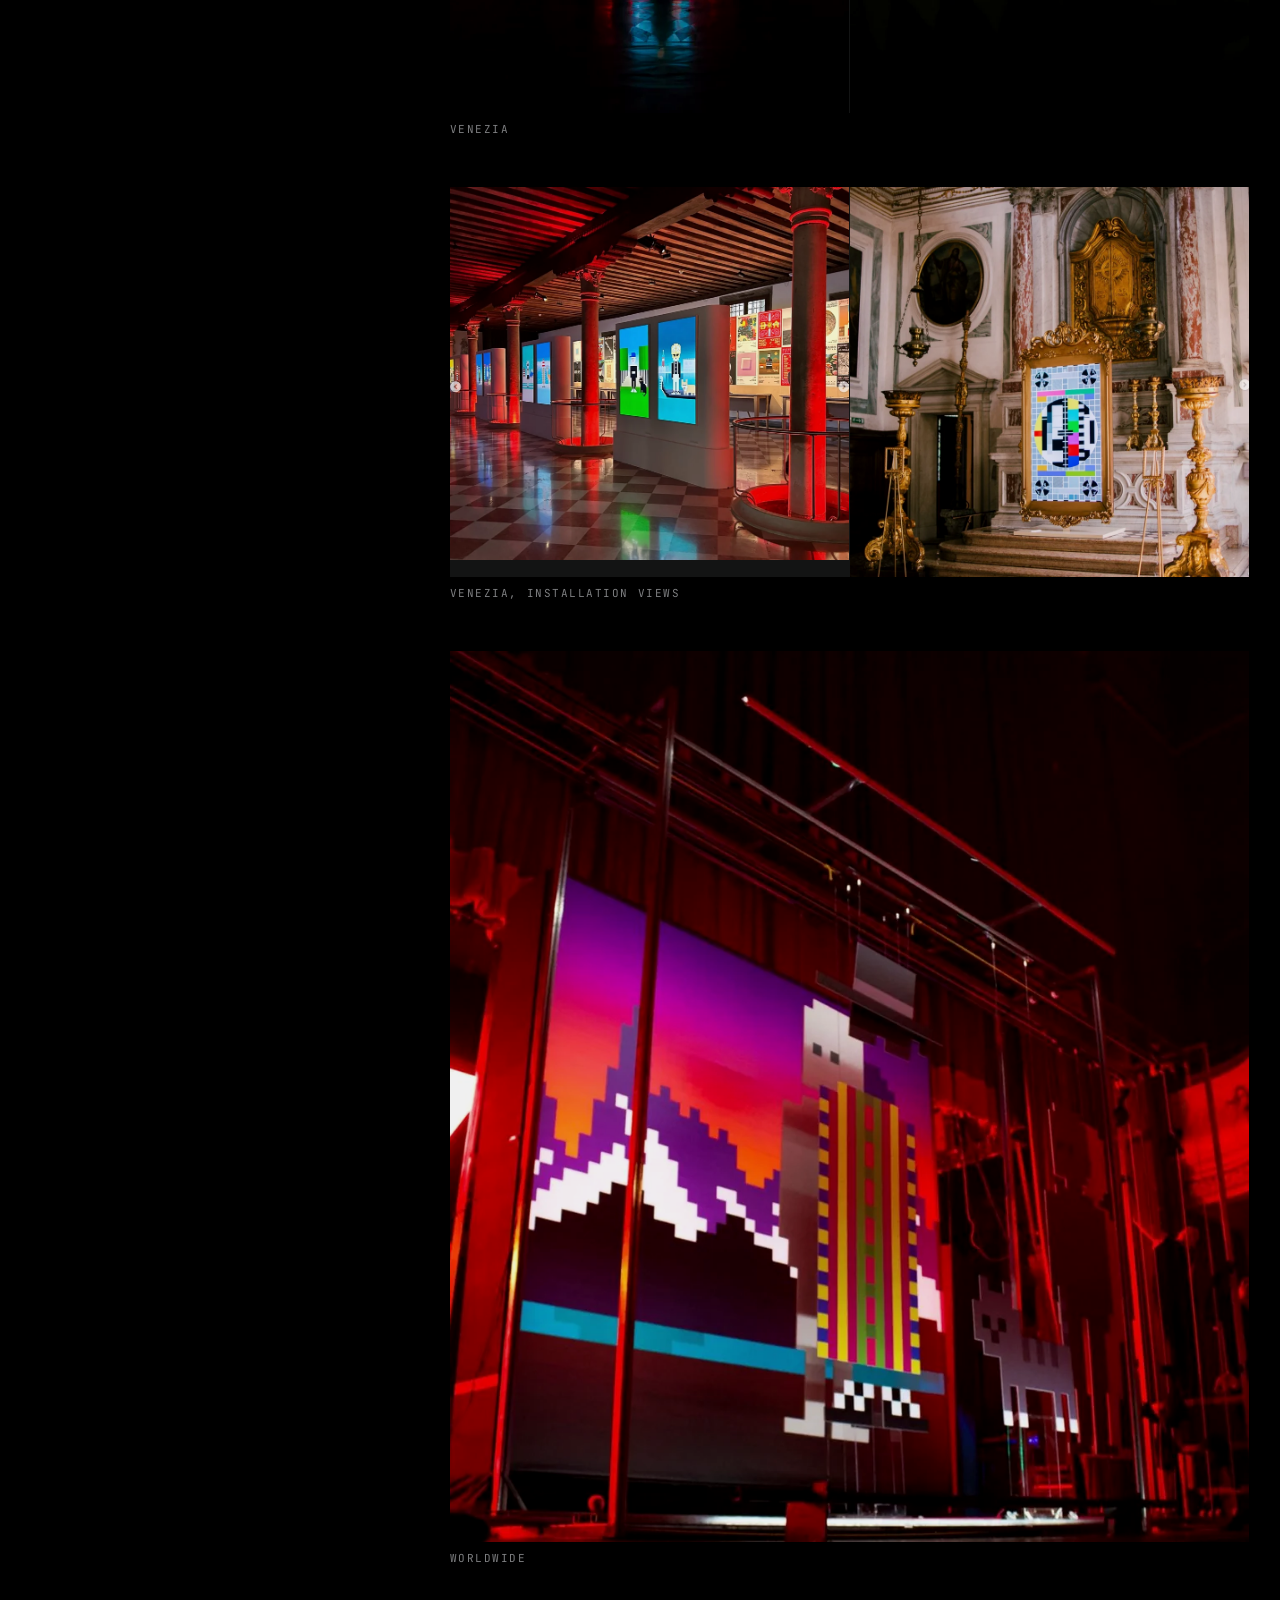
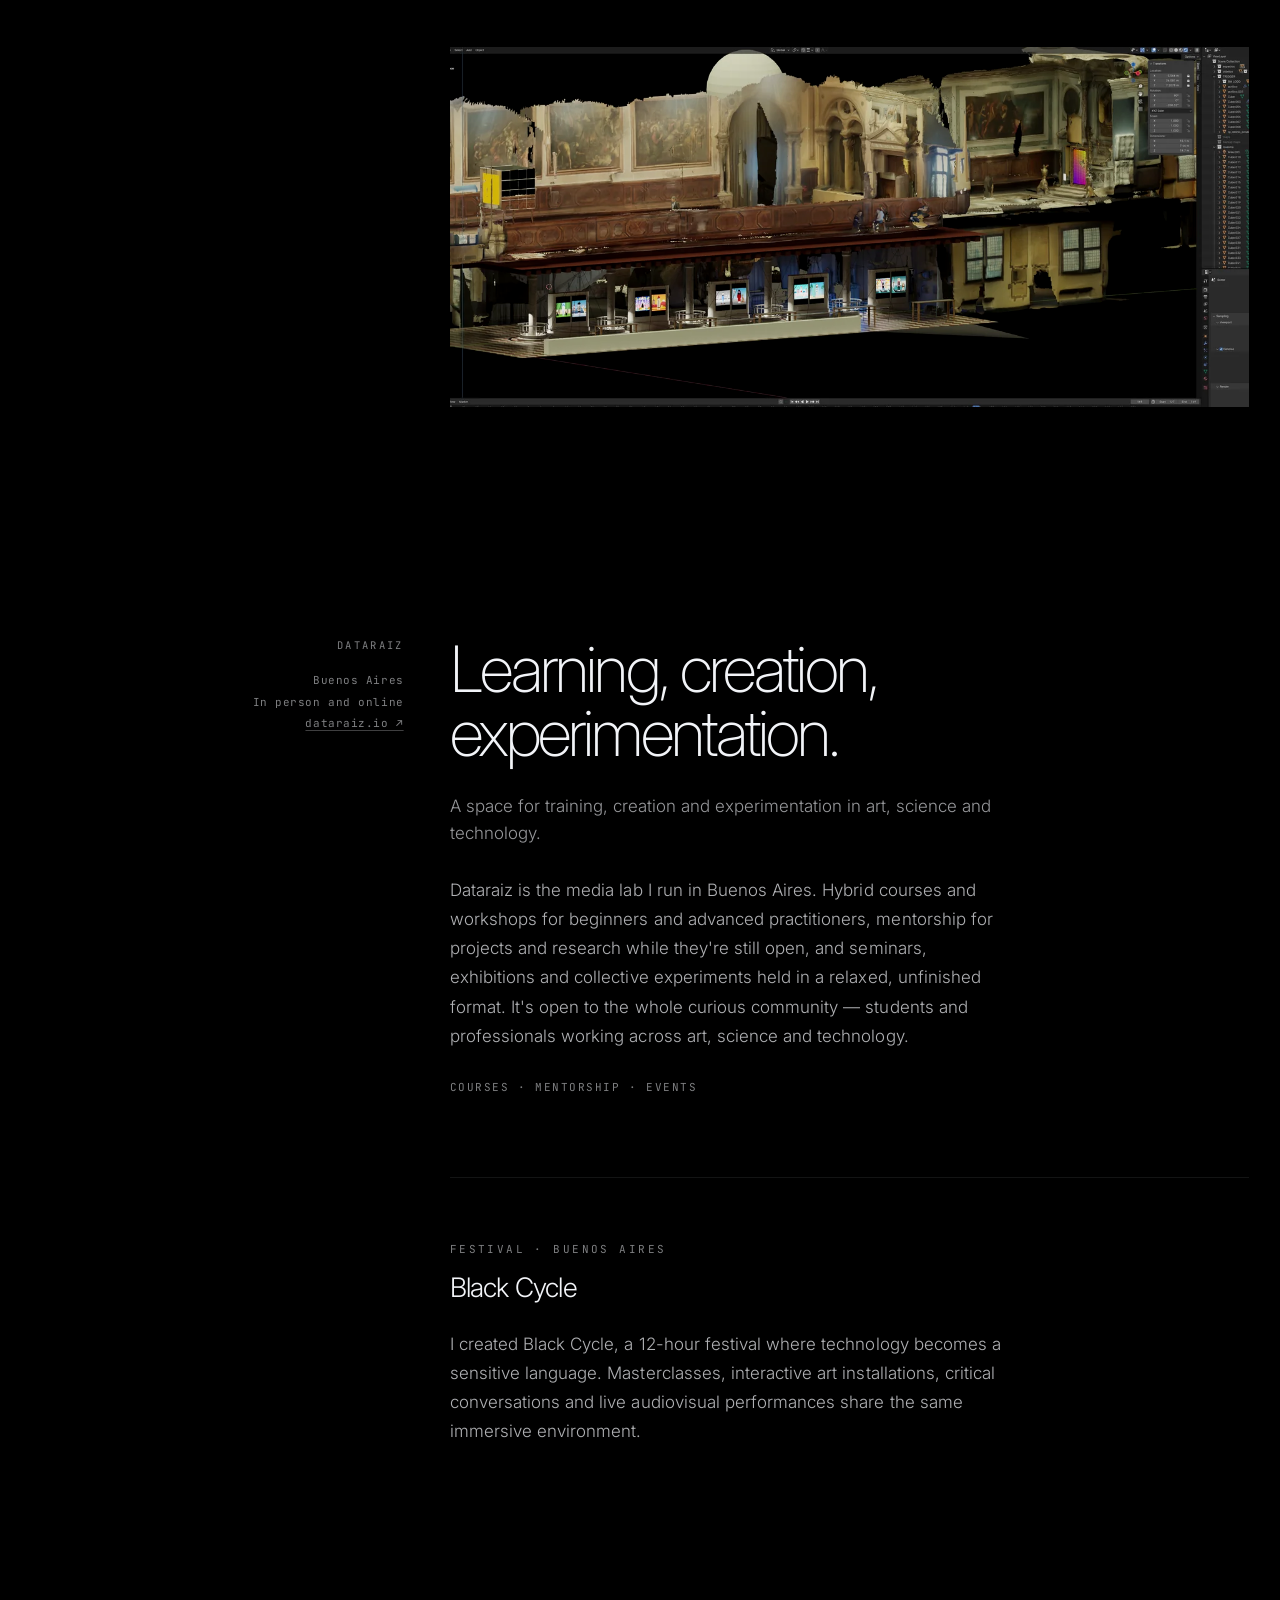
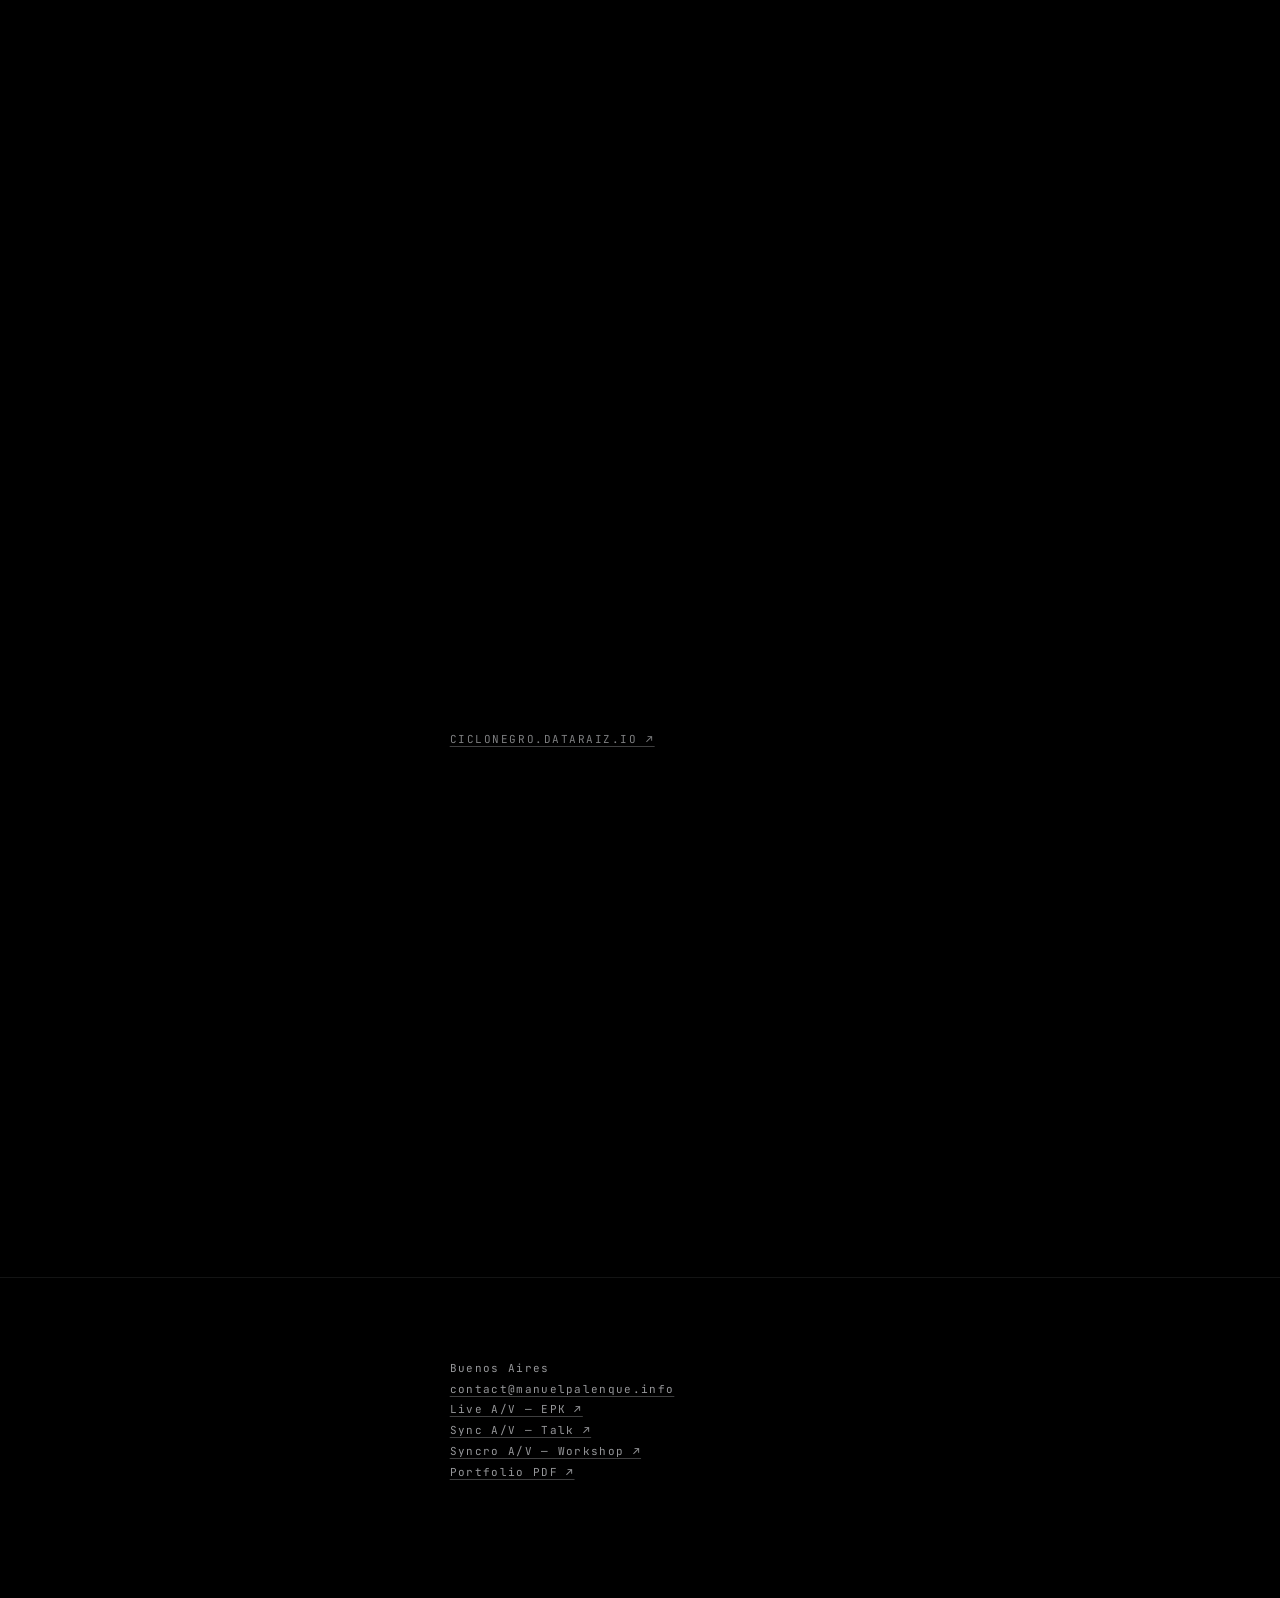
==== commit d9bdcec3: "Restore original minimal design, rename Ciclo Negro to Black Cycle, and update EPK" ====
--- a/index.html
+++ b/index.html
@@ -3,10 +3,10 @@
   <head>
     <meta charset="UTF-8" />
     <meta name="viewport" content="width=device-width, initial-scale=1.0, maximum-scale=1.0, viewport-fit=cover" />
-    <title>Manuel Palenque — Senior Creative Technologist, Live A/V Artist &amp; Director of DataRaíz</title>
+    <title>Manuel Palenque — Artist</title>
     <meta
       name="description"
-      content="Manuel Palenque — Senior Creative Technologist, Live A/V Artist & Director of DataRaíz. 15+ years designing real-time audiovisual systems, interactive installations, and immersive stage technologies (Fuerza Bruta, Superside, Buenos Aires Planetarium). Upcoming US Dates: NYC (Nov 20–23, 2026)."
+      content="Manuel Palenque is an artist in Buenos Aires. Sound and visual performance made in real time — Colapso, Verano Tecnópolis, Adidas NMD, Bright Moments — and Dataraiz, a media lab for art, science and technology."
     />
     <link rel="preconnect" href="https://fonts.googleapis.com" />
     <link rel="preconnect" href="https://fonts.gstatic.com" crossorigin />
@@ -61,119 +61,11 @@
       }
       #perf, #stats, .stats, .fps-meter, [data-fps-meter] { display: none !important; }
 
-      /* ---------- top banner & nav ---------- */
-      .us-banner {
-        position: relative;
-        z-index: 30;
-        display: flex;
-        flex-wrap: wrap;
-        align-items: center;
-        justify-content: space-between;
-        gap: 0.5rem 1.25rem;
-        padding: 0.65rem var(--gutter);
-        background: rgba(242, 244, 248, 0.045);
-        border-bottom: 1px solid var(--rule-hi);
-        font-family: "JetBrains Mono", ui-monospace, SFMono-Regular, Menlo, monospace;
-        font-size: 11px;
-        letter-spacing: 0.06em;
-        line-height: 1.5;
-        color: var(--ink);
-      }
-      .us-banner__text {
-        margin: 0;
-      }
-      .us-banner__cta {
-        font-size: 10.5px;
-        letter-spacing: 0.14em;
-        text-transform: uppercase;
-        color: var(--ink);
-        white-space: nowrap;
-        text-decoration: underline;
-        text-underline-offset: 0.28em;
-      }
-      .site-nav {
-        position: sticky;
-        top: 0;
-        z-index: 25;
-        display: grid;
-        grid-template-columns: 33.3333% minmax(0, 1fr);
-        align-items: center;
-        padding: 0.85rem 0;
-        background: rgba(0, 0, 0, 0.86);
-        backdrop-filter: blur(12px);
-        -webkit-backdrop-filter: blur(12px);
-        border-bottom: 1px solid var(--rule);
-      }
-      .site-nav__brand {
-        padding-left: var(--gutter);
-        padding-right: var(--seam-pad);
-        font-family: "JetBrains Mono", ui-monospace, SFMono-Regular, Menlo, monospace;
-        font-size: 11px;
-        letter-spacing: 0.18em;
-        text-transform: uppercase;
-        color: var(--ink-88);
-        text-decoration: none;
-      }
-      .site-nav__links {
-        padding-left: var(--seam-pad);
-        padding-right: var(--gutter);
-        display: flex;
-        flex-wrap: wrap;
-        align-items: center;
-        gap: 0.55rem 0.75rem;
-      }
-      .nav-btn {
-        display: inline-flex;
-        align-items: center;
-        padding: 0.45rem 0.75rem;
-        border: 1px solid var(--rule-hi);
-        background: rgba(242, 244, 248, 0.04);
-        font-family: "JetBrains Mono", ui-monospace, SFMono-Regular, Menlo, monospace;
-        font-size: 10.5px;
-        letter-spacing: 0.14em;
-        text-transform: uppercase;
-        color: var(--ink);
-        text-decoration: none;
-        transition: background 180ms ease, color 180ms ease, border-color 180ms ease;
-      }
-      .nav-btn--primary {
-        background: var(--ink);
-        color: #000;
-        border-color: var(--ink);
-        font-weight: 400;
-      }
-      .nav-btn:hover,
-      .nav-btn:focus-visible {
-        background: var(--ink);
-        color: #000;
-        border-color: var(--ink);
-        text-decoration: none;
-      }
-      .nav-btn--primary:hover,
-      .nav-btn--primary:focus-visible {
-        background: rgba(242, 244, 248, 0.85);
-        color: #000;
-      }
-      .nav-link-subtle {
-        font-family: "JetBrains Mono", ui-monospace, SFMono-Regular, Menlo, monospace;
-        font-size: 10.5px;
-        letter-spacing: 0.14em;
-        text-transform: uppercase;
-        color: var(--ink-62);
-        text-decoration: none;
-        padding: 0.35rem 0.35rem;
-        transition: color 150ms ease;
-      }
-      .nav-link-subtle:hover,
-      .nav-link-subtle:focus-visible {
-        color: var(--ink);
-      }
-
       /* ---------- header ---------- */
       .header {
         position: relative;
         width: 100%;
-        height: clamp(340px, 44svh, 700px);
+        height: clamp(300px, 40svh, 700px);
         background: #000;
         overflow: hidden;
       }
@@ -226,29 +118,12 @@
       .hero__line {
         margin: 0;
         padding: 0 var(--gutter) 0.18em var(--seam-pad);
-        max-width: 42em;
-        font-size: clamp(0.98rem, 1.18vw, 1.14rem);
+        max-width: 34em;
+        font-size: clamp(1rem, 1.25vw, 1.18rem);
         font-weight: 300;
         letter-spacing: -0.004em;
         line-height: 1.55;
         color: var(--ink-72);
-      }
-      .hero__role {
-        display: block;
-        color: var(--ink);
-        font-weight: 400;
-        margin-bottom: 0.35rem;
-      }
-      .hero__dates {
-        display: inline-block;
-        margin-top: 0.65rem;
-        padding: 0.32rem 0.6rem;
-        border: 1px solid var(--rule-hi);
-        background: rgba(242, 244, 248, 0.05);
-        font-family: "JetBrains Mono", ui-monospace, SFMono-Regular, Menlo, monospace;
-        font-size: 10.5px;
-        letter-spacing: 0.08em;
-        color: var(--ink);
       }
 
       /* ---------- the axis ---------- */
@@ -710,12 +585,6 @@
       }
       @media (max-width: 900px) {
         .seams { display: none; }
-        .site-nav {
-          grid-template-columns: minmax(0, 1fr);
-          gap: 0.55rem;
-        }
-        .site-nav__brand { display: none; }
-        .site-nav__links { padding-left: var(--gutter); }
         .hero {
           grid-template-columns: minmax(0, 1fr);
           gap: var(--s2);
@@ -760,9 +629,8 @@
       }
       @media (max-width: 640px) {
         :root { --gutter: 1.25rem; }
-        .header { height: clamp(380px, 56svh, 520px); }
+        .header { height: clamp(300px, 48svh, 430px); }
         .wordmark { --wordmark-size: clamp(2.45rem, 14vw, 4.2rem); }
-        .us-banner { font-size: 10px; padding-block: 0.55rem; }
       }
       @media (prefers-reduced-motion: reduce) {
         [data-reveal], [data-reveal].is-in {
@@ -776,24 +644,6 @@
     </style>
   </head>
   <body>
-    <div class="us-banner" role="region" aria-label="Upcoming US Dates">
-      <p class="us-banner__text">
-        📍 Upcoming US Dates: New York City (Nov 20–23, 2026) — Available for 2027 Bookings, Visiting Lectures &amp; Commissions (US Visa Active)
-      </p>
-      <a class="us-banner__cta" href="./epk/">View Touring Packages &amp; EPK →</a>
-    </div>
-
-    <nav class="site-nav" aria-label="Primary Navigation">
-      <a class="site-nav__brand" href="./">Manuel Palenque</a>
-      <div class="site-nav__links">
-        <a class="nav-btn nav-btn--primary" href="./epk/">[LIVE A/V &amp; EPK]</a>
-        <a class="nav-btn" href="./syncro-av/#institutions">[SPEAKING &amp; WORKSHOPS]</a>
-        <a class="nav-link-subtle" href="#index-title">Work</a>
-        <a class="nav-link-subtle" href="#dataraiz-title">DataRaíz</a>
-        <a class="nav-link-subtle" href="mailto:contact@manuelpalenque.info?subject=NYC%20Nov%2020-23%20%2F%2F%202027%20Booking%20Inquiry">Contact</a>
-      </div>
-    </nav>
-
     <header class="header" aria-label="Manuel Palenque">
       <div class="hero">
         <div class="hero__name">
@@ -801,11 +651,6 @@
             <span class="wordmark-line" aria-hidden="true">MANUEL</span>
             <span class="wordmark-line wordmark-line--last" aria-hidden="true">PALENQU<span class="wordmark-last">E</span></span>
           </h1>
-        </div>
-        <div class="hero__line">
-          <span class="hero__role">Manuel Palenque — Senior Creative Technologist, Live A/V Artist &amp; Director of DataRaíz.</span>
-          15+ years designing real-time audiovisual systems, interactive installations, and immersive stage technologies (Fuerza Bruta, Superside, Buenos Aires Planetarium).<br />
-          <span class="hero__dates">📍 Upcoming US Dates: New York City (Nov 20–23, 2026) — Available for Bookings, Lectures &amp; Commissions 2027</span>
         </div>
       </div>
     </header>
@@ -896,7 +741,7 @@
           <a class="row index-row" href="#ciclo-negro">
             <span class="rail index-year">2026</span>
             <span class="col index-cell">
-              <span class="index-title">Ciclo Negro</span>
+              <span class="index-title">Black Cycle</span>
               <span class="index-medium">art &amp; technology festival</span>
               <span class="index-medium index-meta-mobile">2026</span>
             </span>
@@ -1049,15 +894,15 @@
           <p class="caption strands">Courses · Mentorship · Events</p>
           <div class="ciclo-negro" id="ciclo-negro" role="region" aria-labelledby="ciclo-negro-title">
             <p class="gloss">Festival · Buenos Aires</p>
-            <h2 class="plate__title" id="ciclo-negro-title">Ciclo Negro</h2>
+            <h2 class="plate__title" id="ciclo-negro-title">Black Cycle</h2>
             <p class="body">
-              I created Ciclo Negro, a 12-hour festival where technology
+              I created Black Cycle, a 12-hour festival where technology
               becomes a sensitive language. Masterclasses, interactive art
               installations, critical conversations and live audiovisual
               performances share the same immersive environment.
             </p>
             <figure class="plate__media entry-media entry-media--ciclo" data-reveal>
-              <video data-viewport-video autoplay muted loop playsinline preload="metadata" src="./Av1.mp4" aria-label="Ciclo Negro festival"></video>
+              <video data-viewport-video autoplay muted loop playsinline preload="metadata" src="./Av1.mp4" aria-label="Black Cycle festival"></video>
             </figure>
             <p class="caption ciclo-negro__link"><a href="https://ciclonegro.dataraiz.io/" target="_blank" rel="noopener">ciclonegro.dataraiz.io ↗</a></p>
           </div>
@@ -1111,11 +956,11 @@
         <div class="rail" aria-hidden="true"></div>
         <div class="col">
           <div class="colophon-list">
-            <p>Buenos Aires · New York · Chicago · Miami (US Visa Active)</p>
+            <p>Buenos Aires</p>
             <p><a href="mailto:contact@manuelpalenque.info">contact@manuelpalenque.info</a></p>
-            <p><a href="./epk/">Live A/V &amp; 2027 US Touring EPK ↗</a></p>
-            <p><a href="./syncro-av/">Syncro A/V — Visiting Artist Lecture &amp; Masterclass ↗</a></p>
-            <p><a href="./curso/">Syncro A/V — Workshop (ES/EN) ↗</a></p>
+            <p><a href="./epk/">Live A/V — EPK ↗</a></p>
+            <p><a href="./syncro-av/">Sync A/V — Talk ↗</a></p>
+            <p><a href="./curso/">Syncro A/V — Workshop ↗</a></p>
             <p><a href="./Manuel Palenque portfolio.pdf" target="_blank" rel="noopener">Portfolio PDF ↗</a></p>
           </div>
         </div>
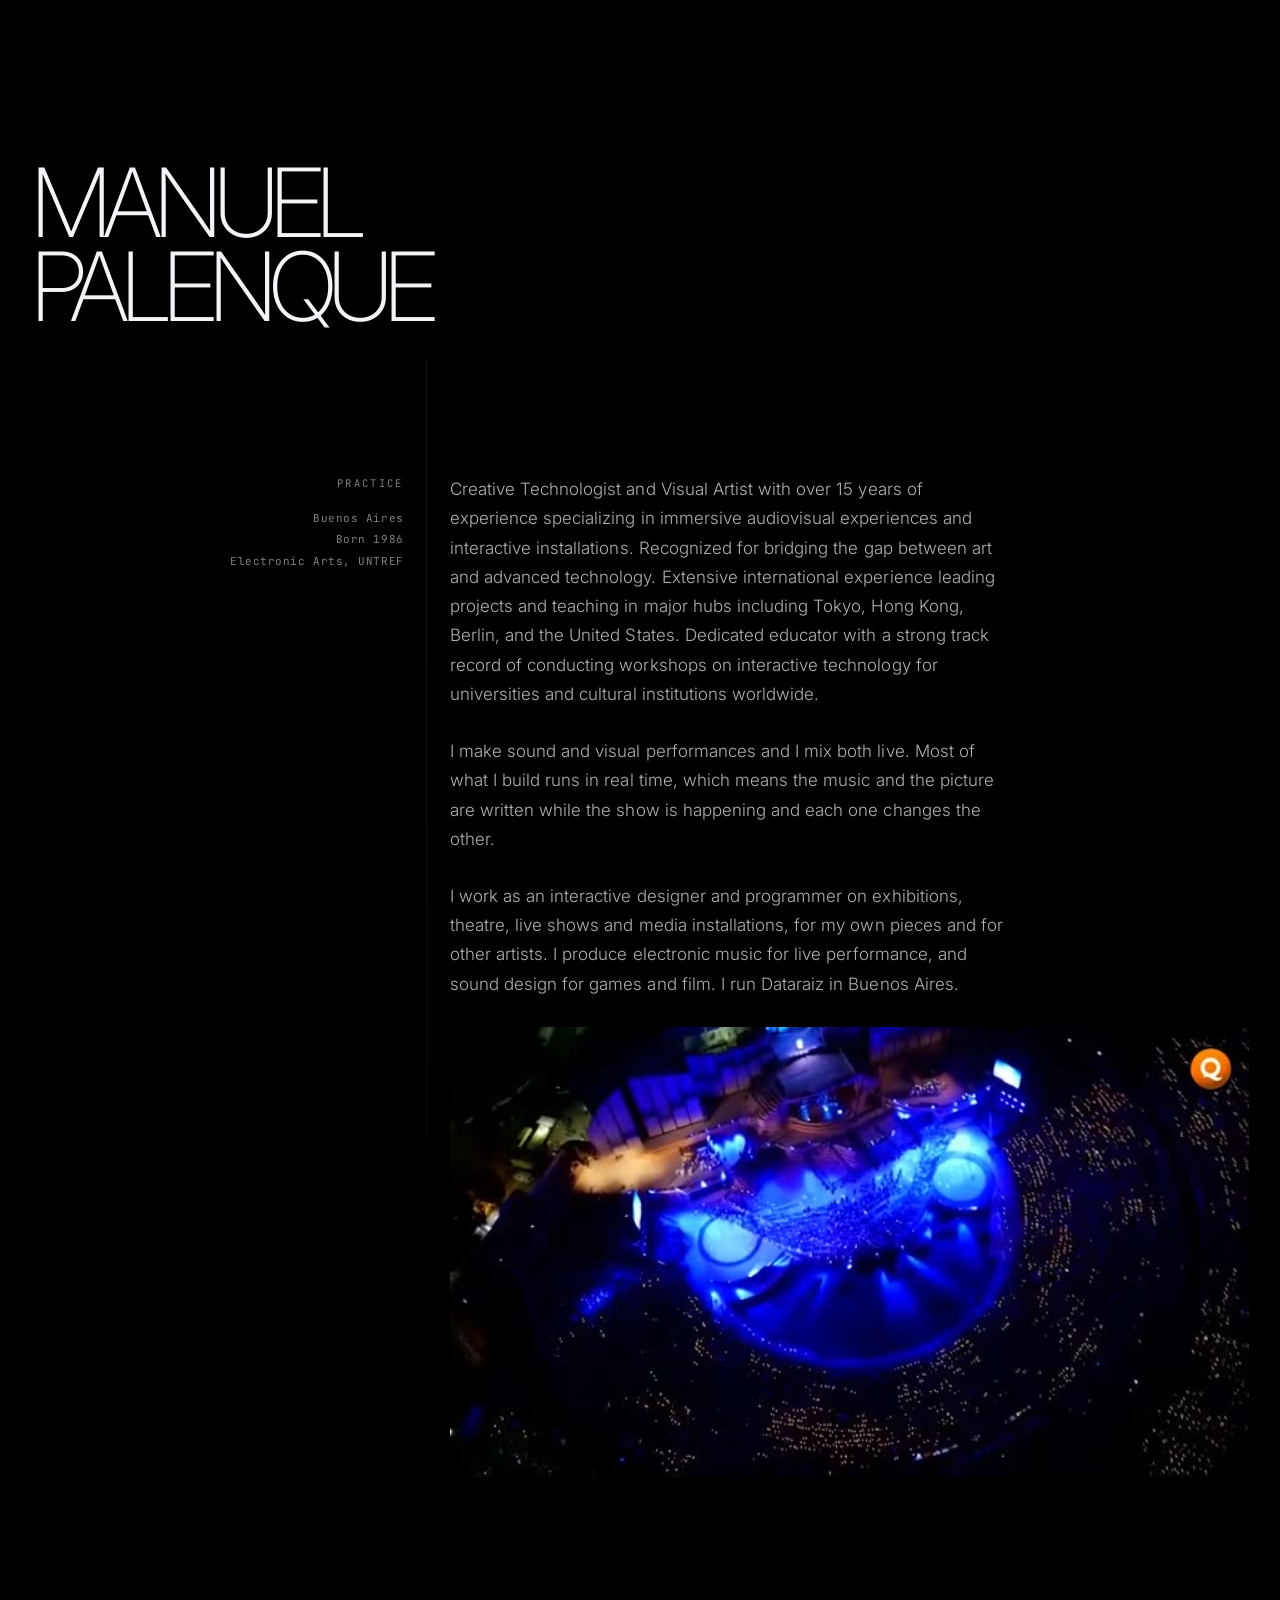
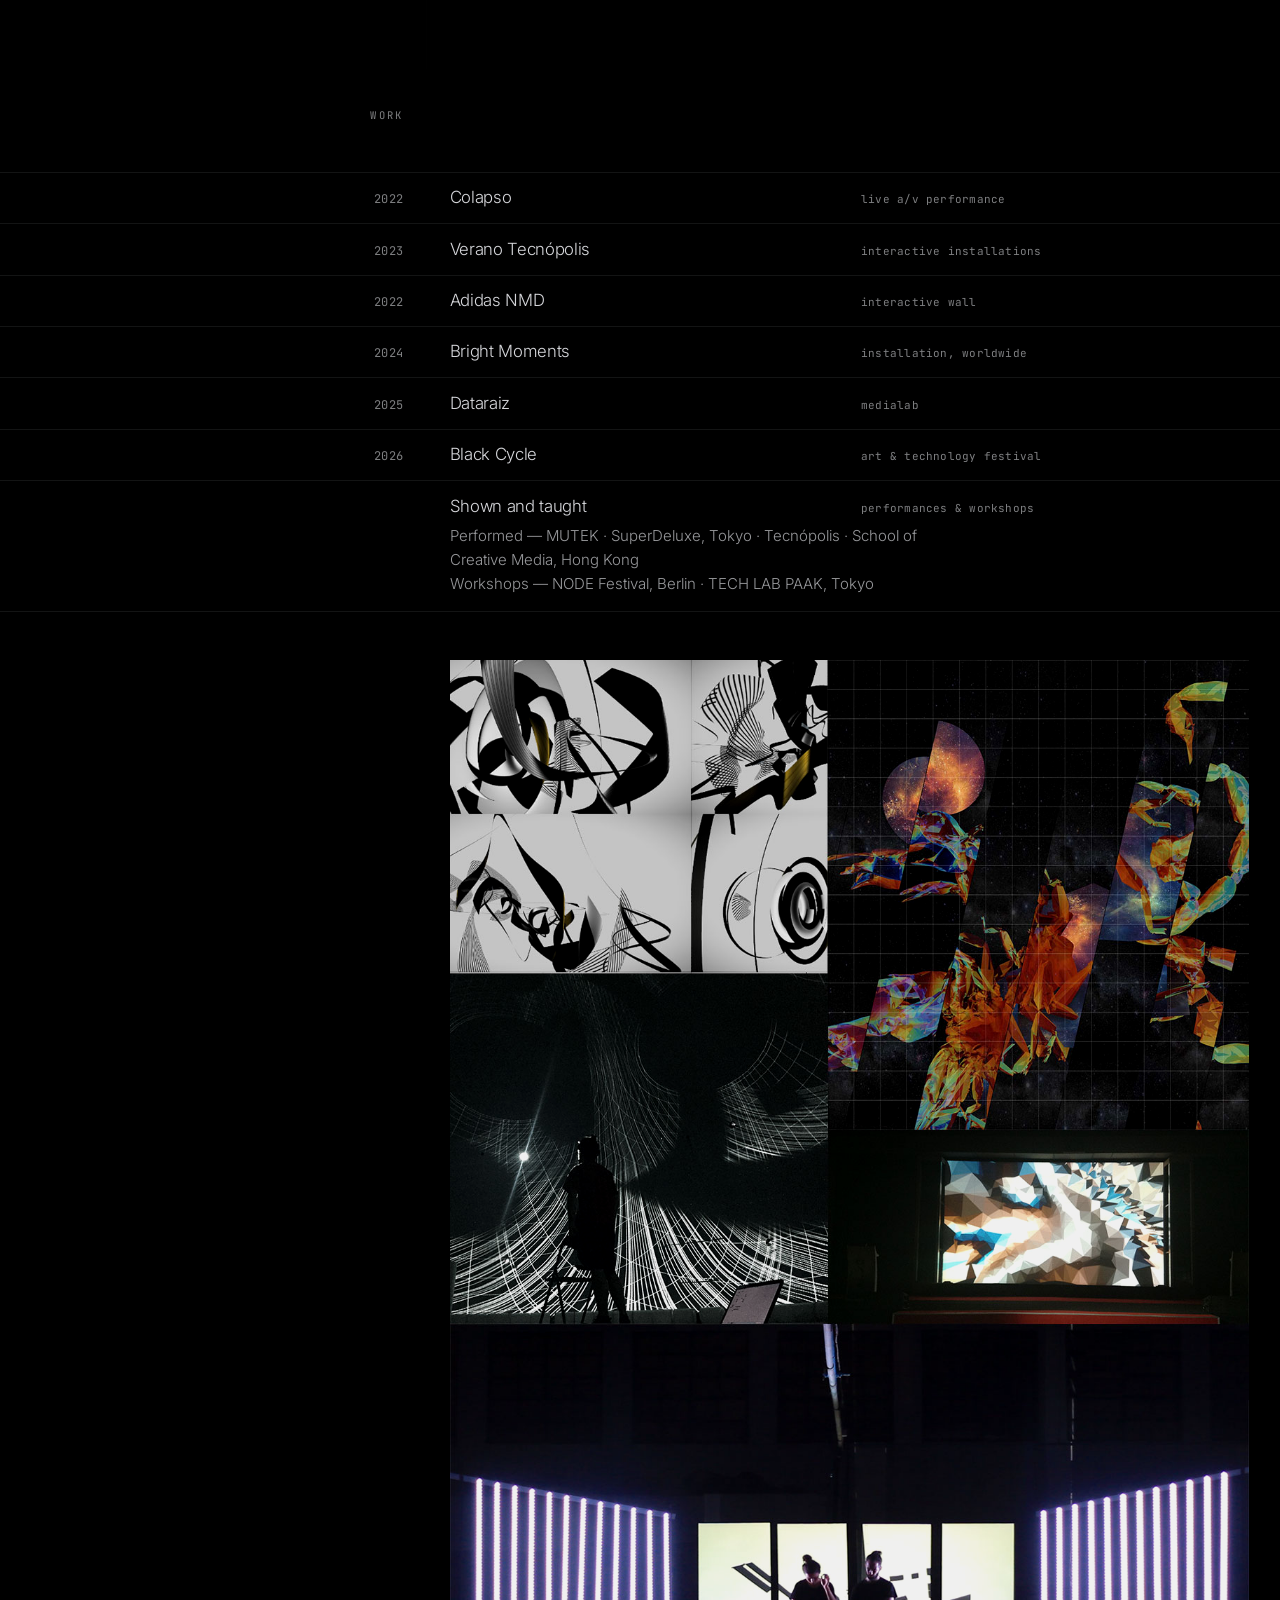
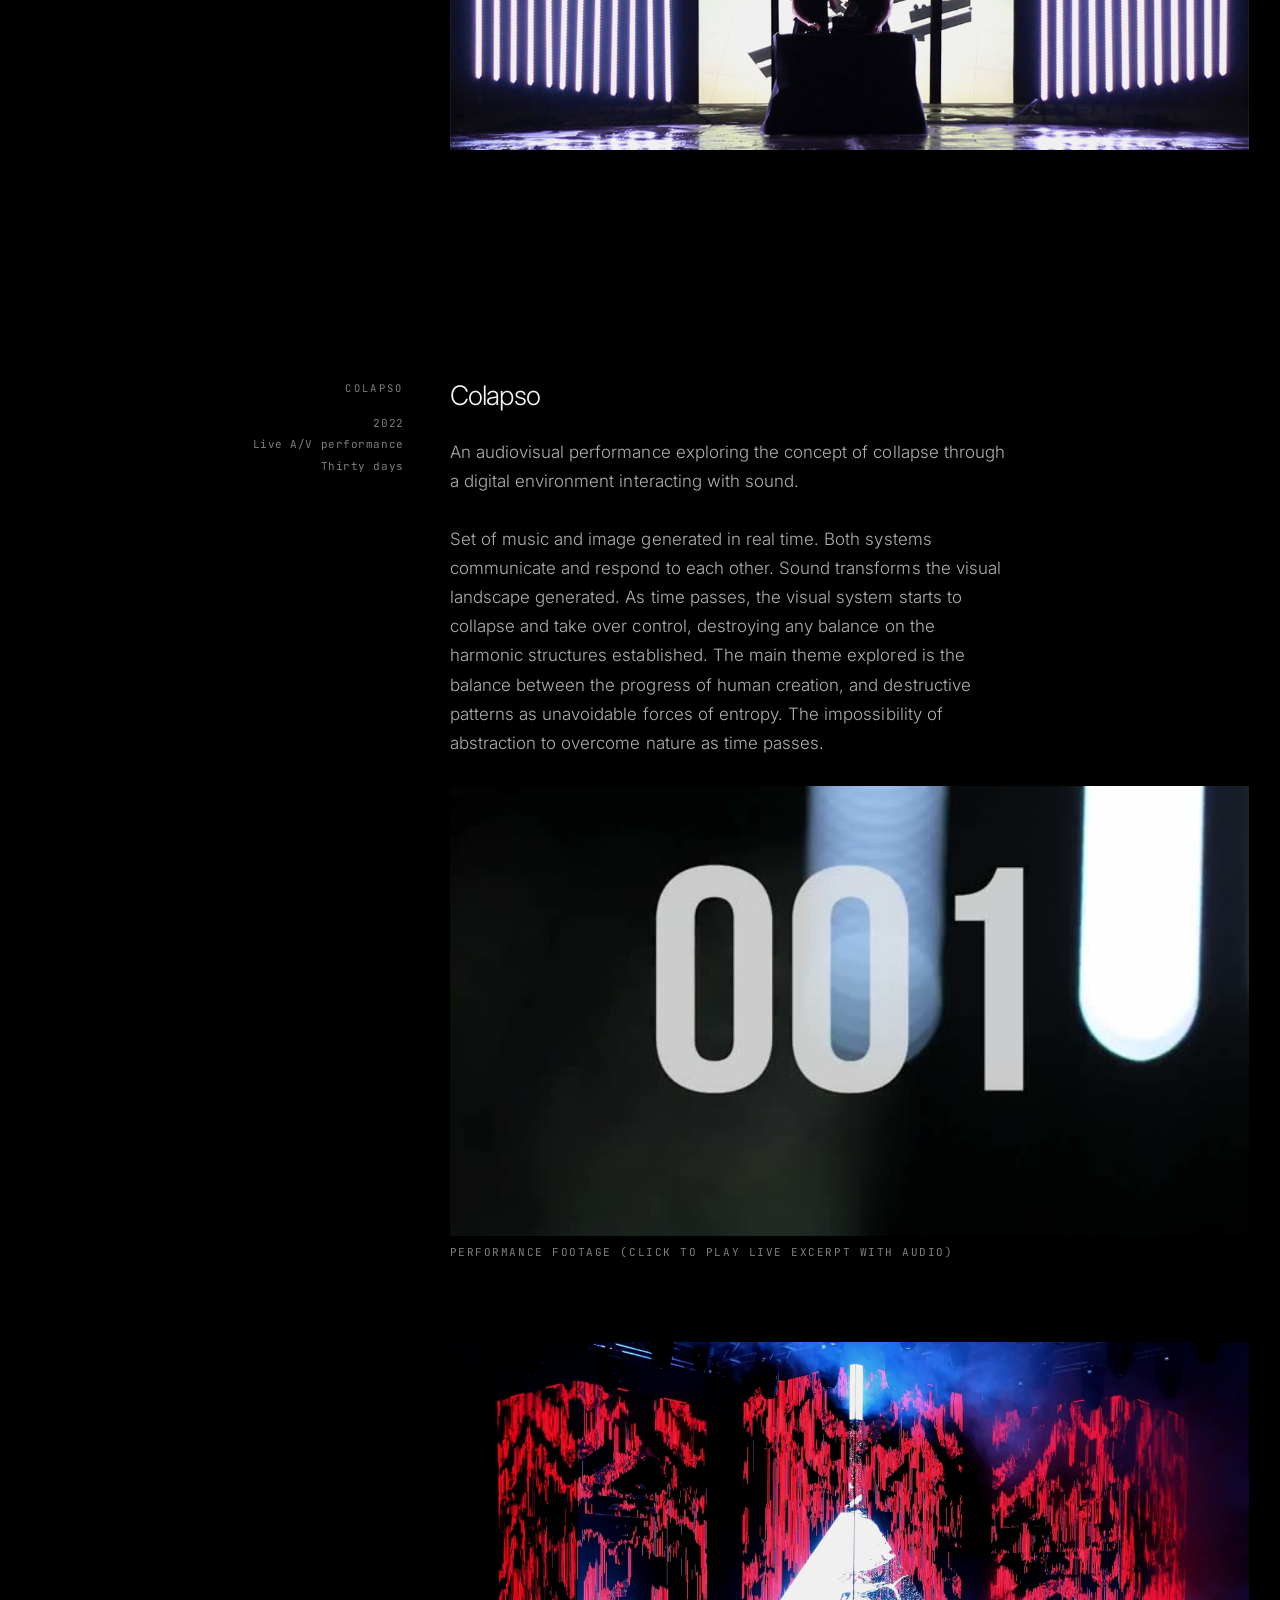
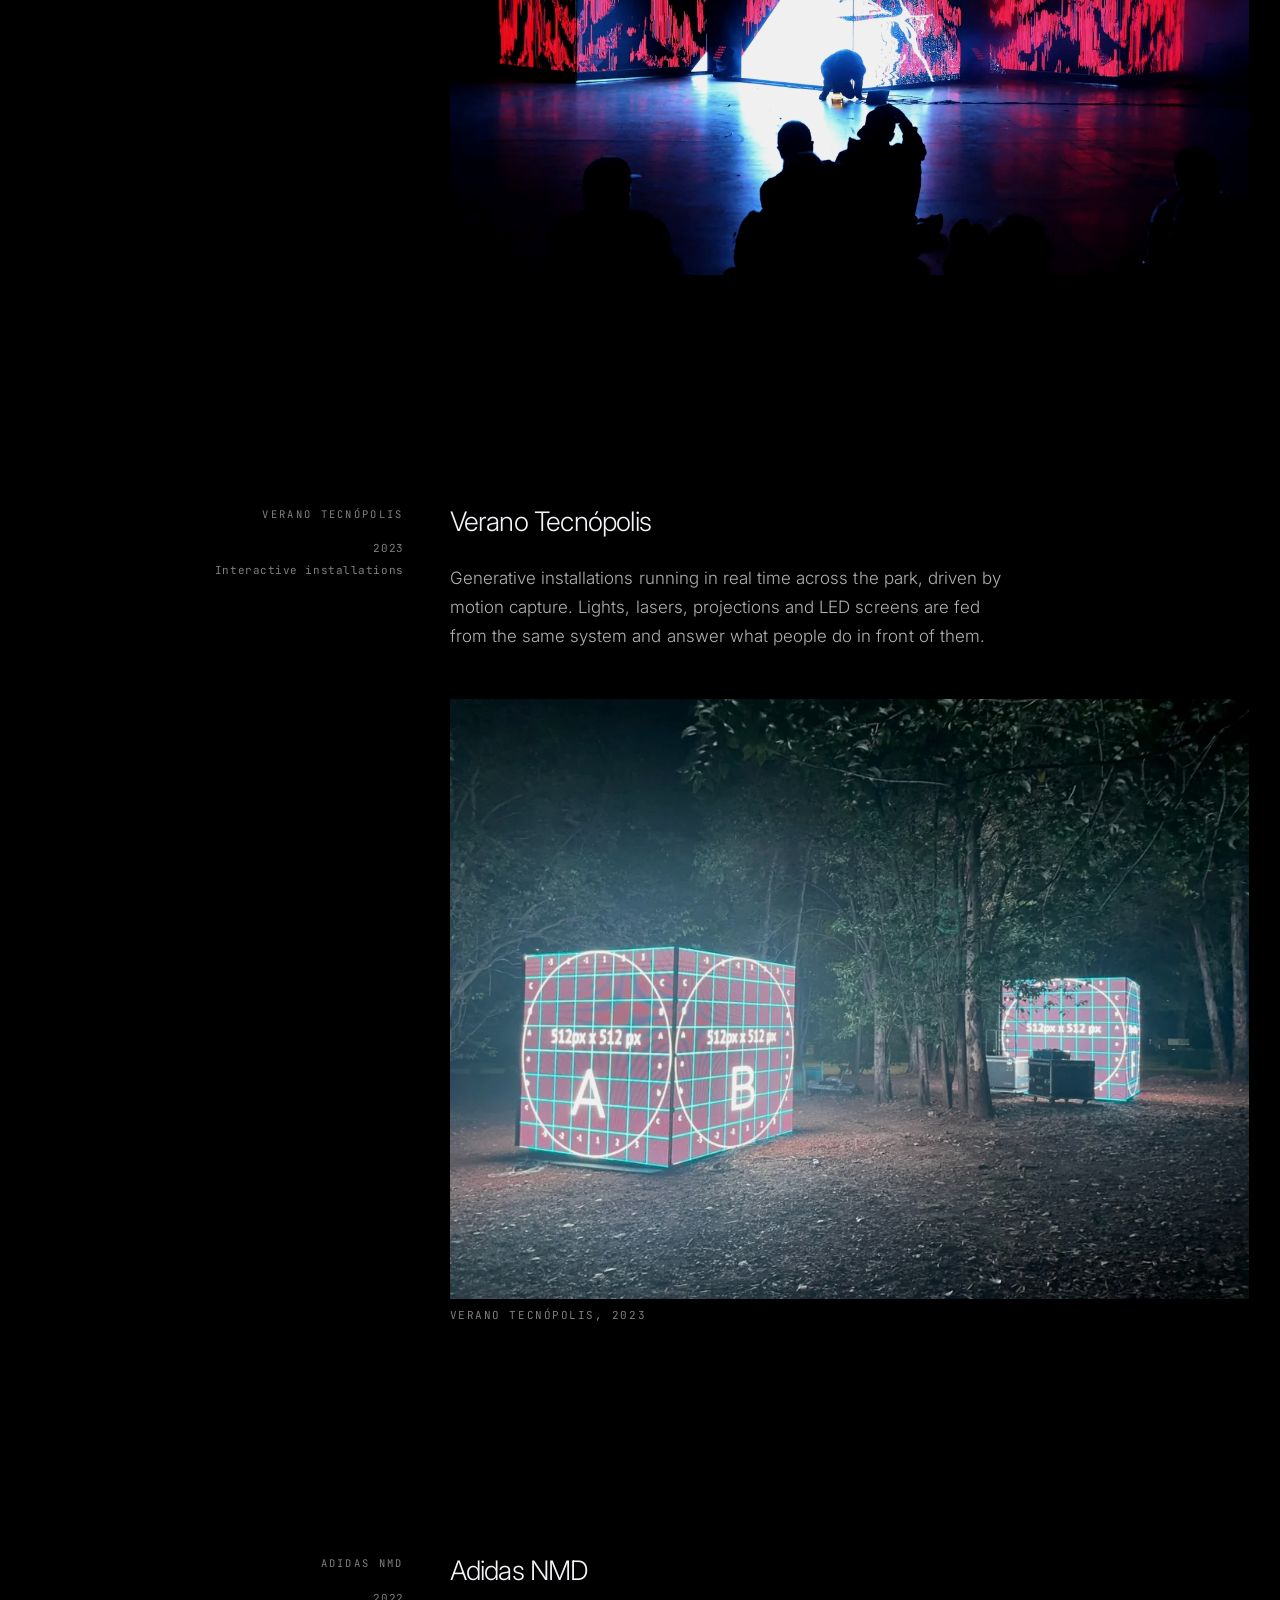
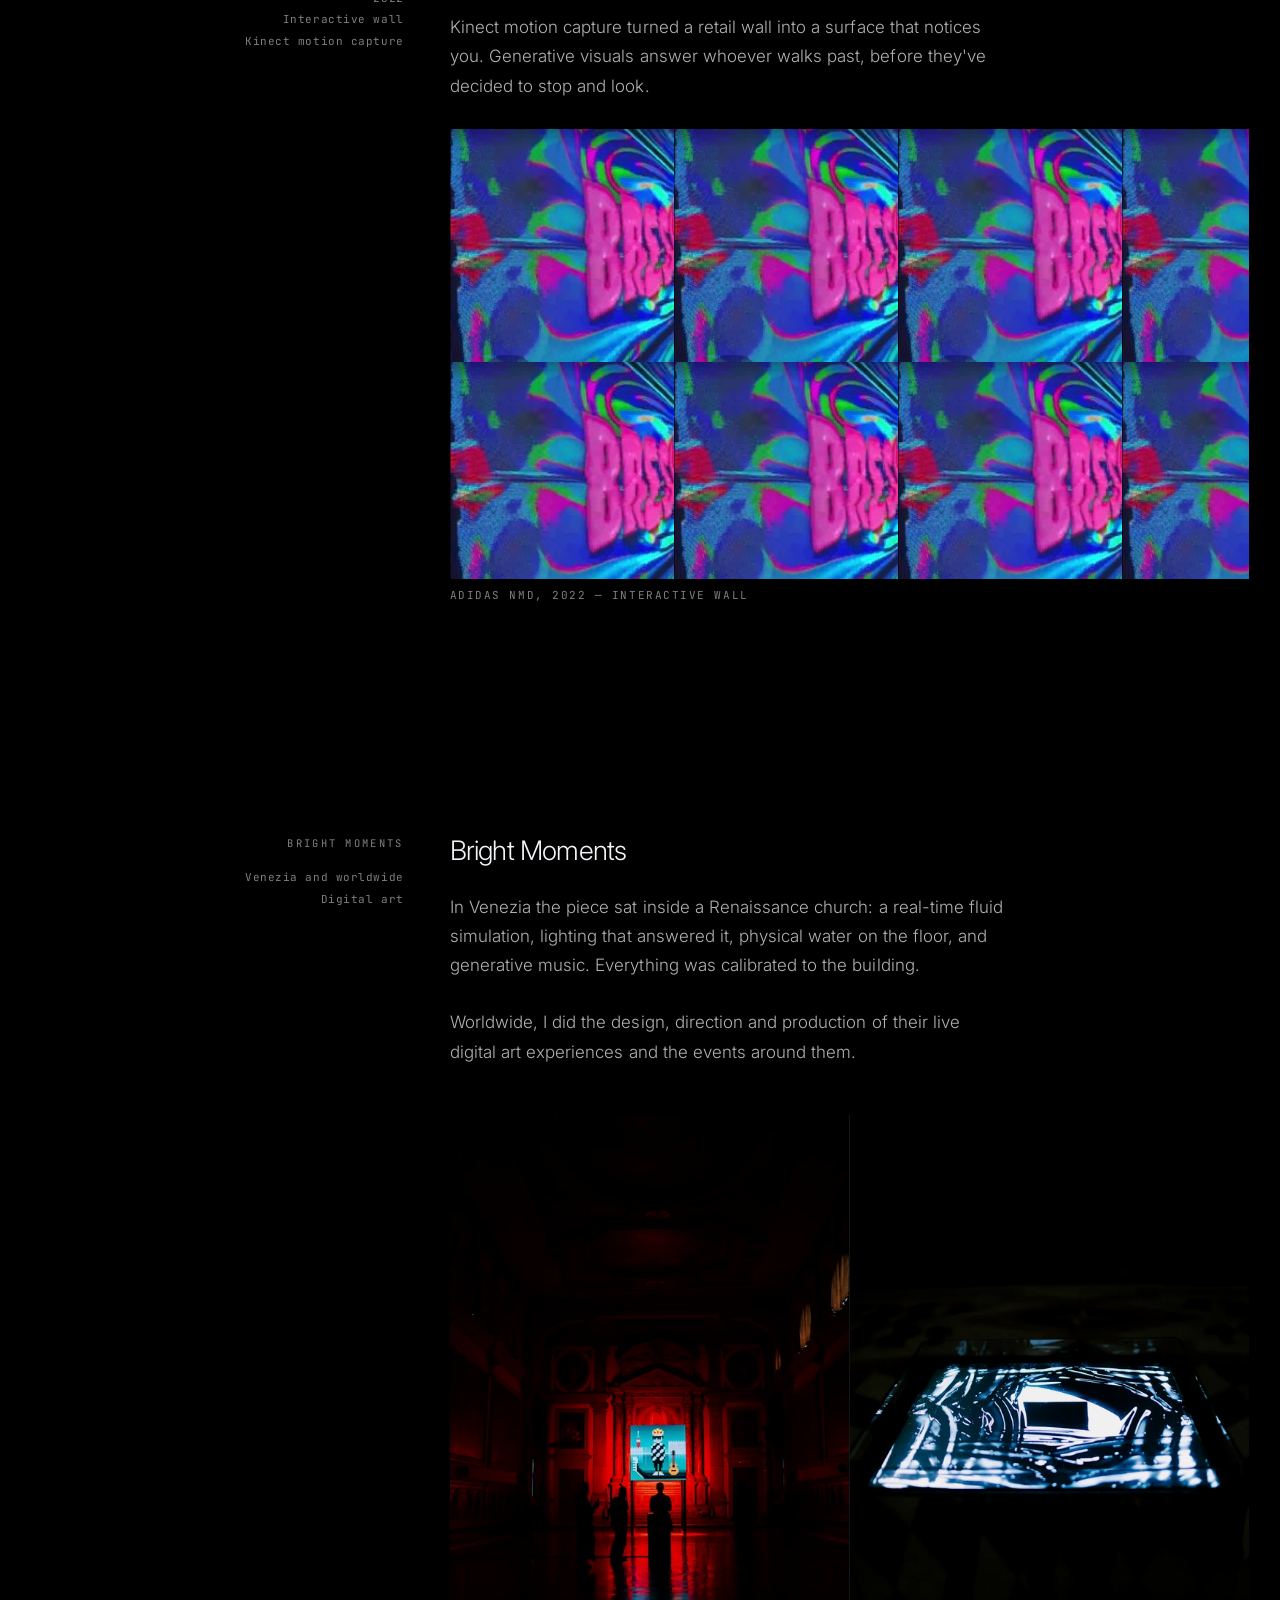
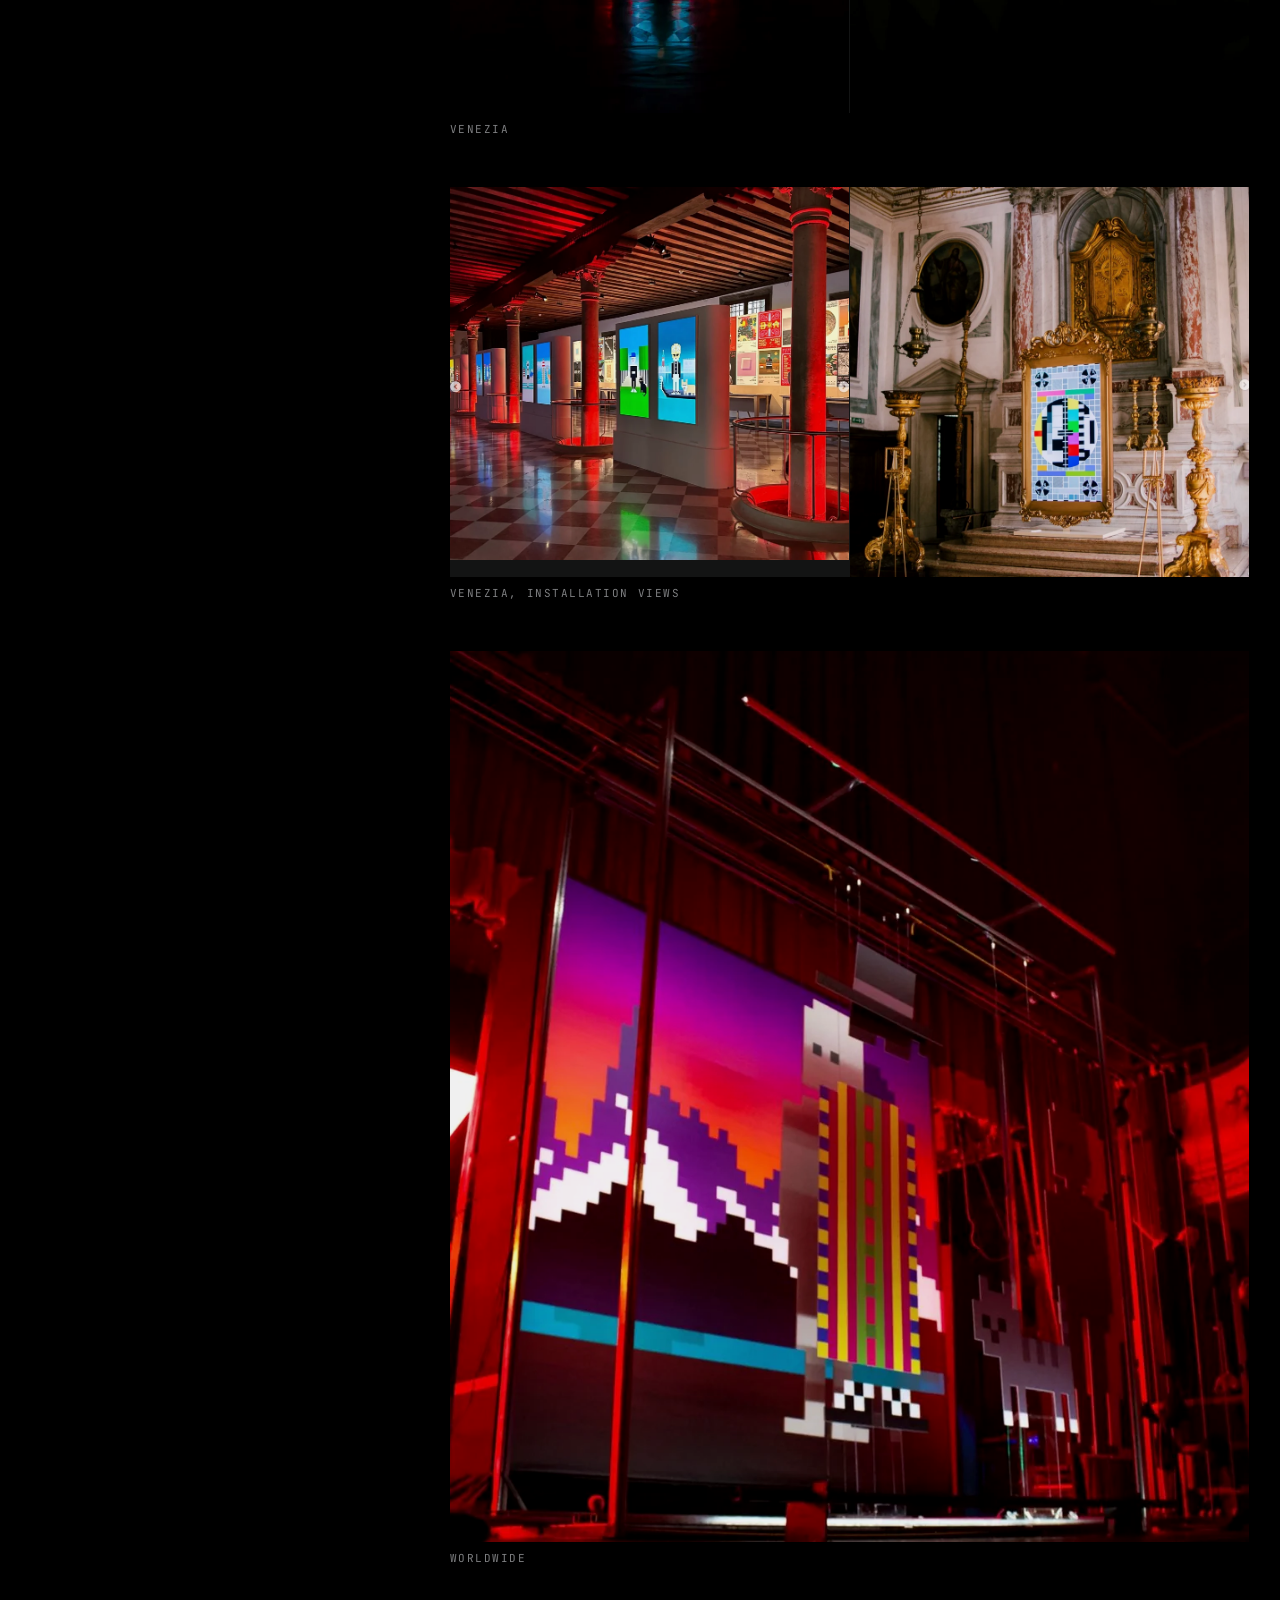
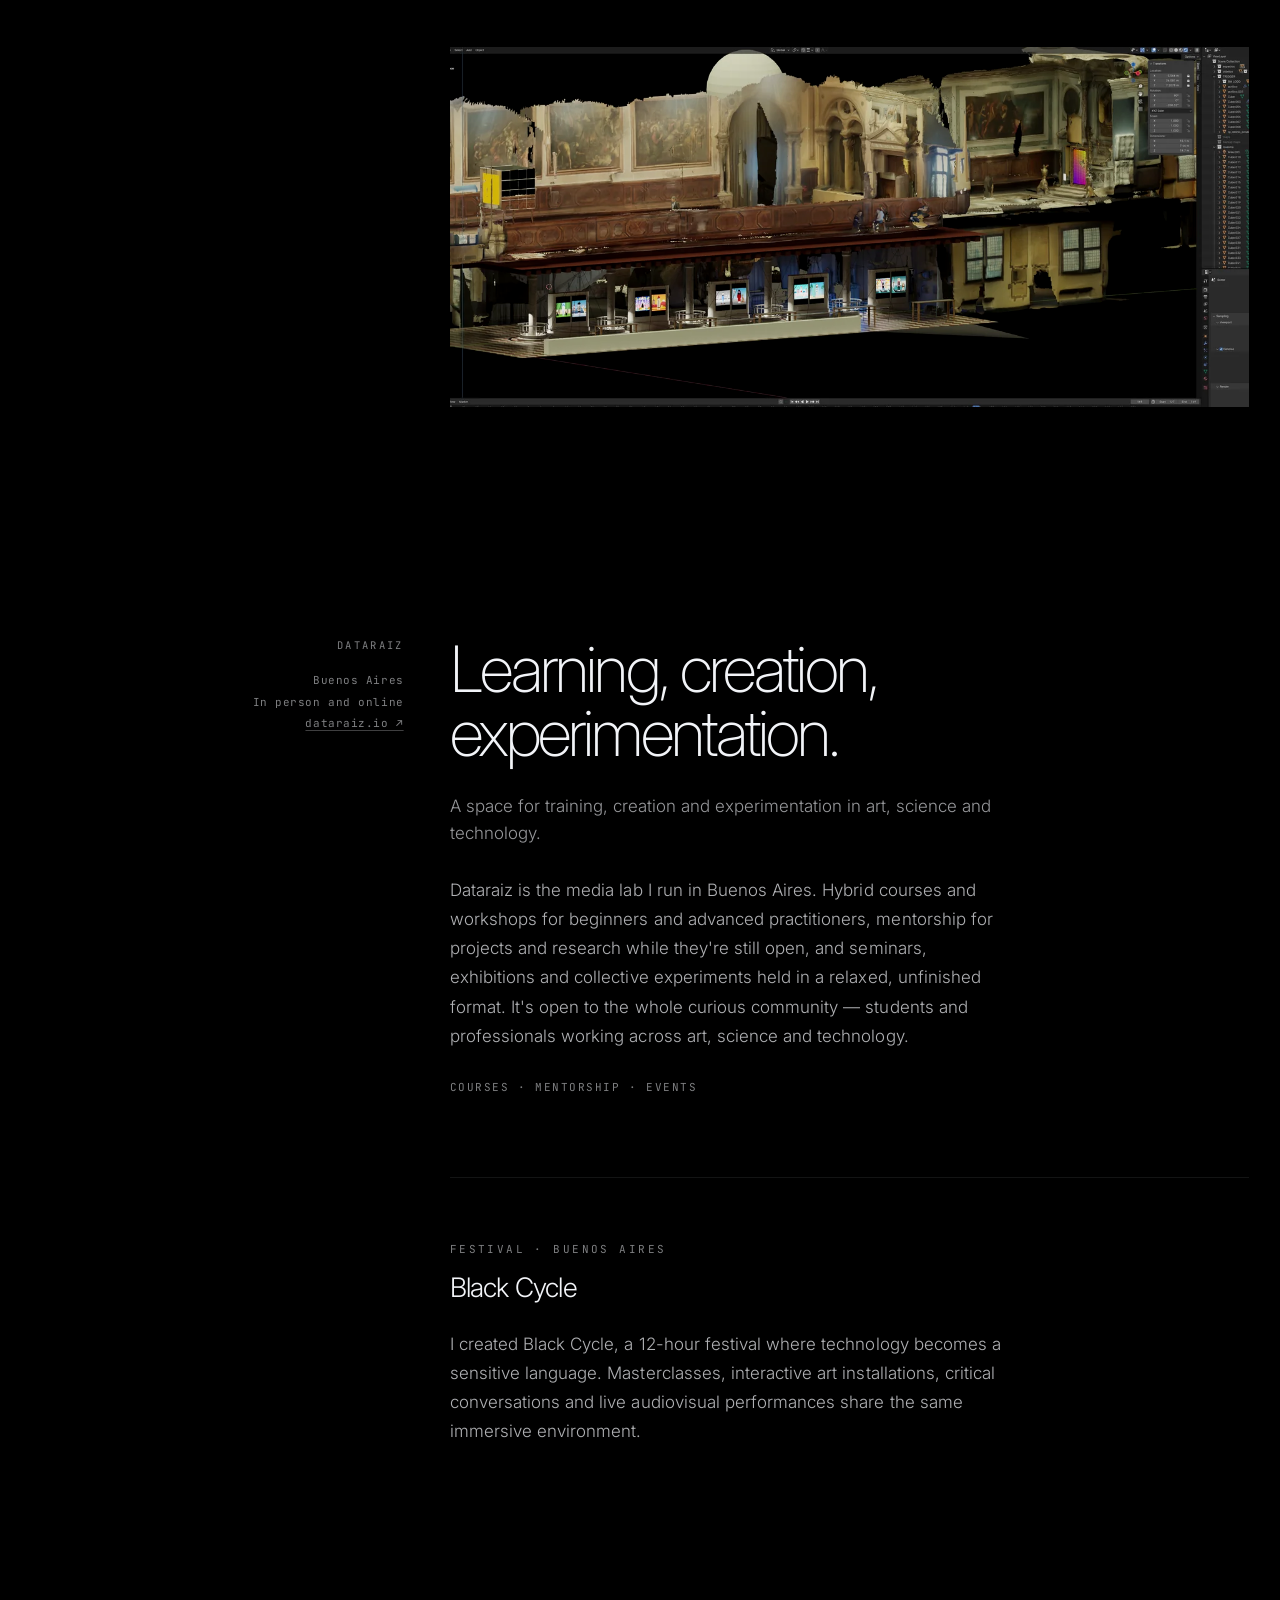
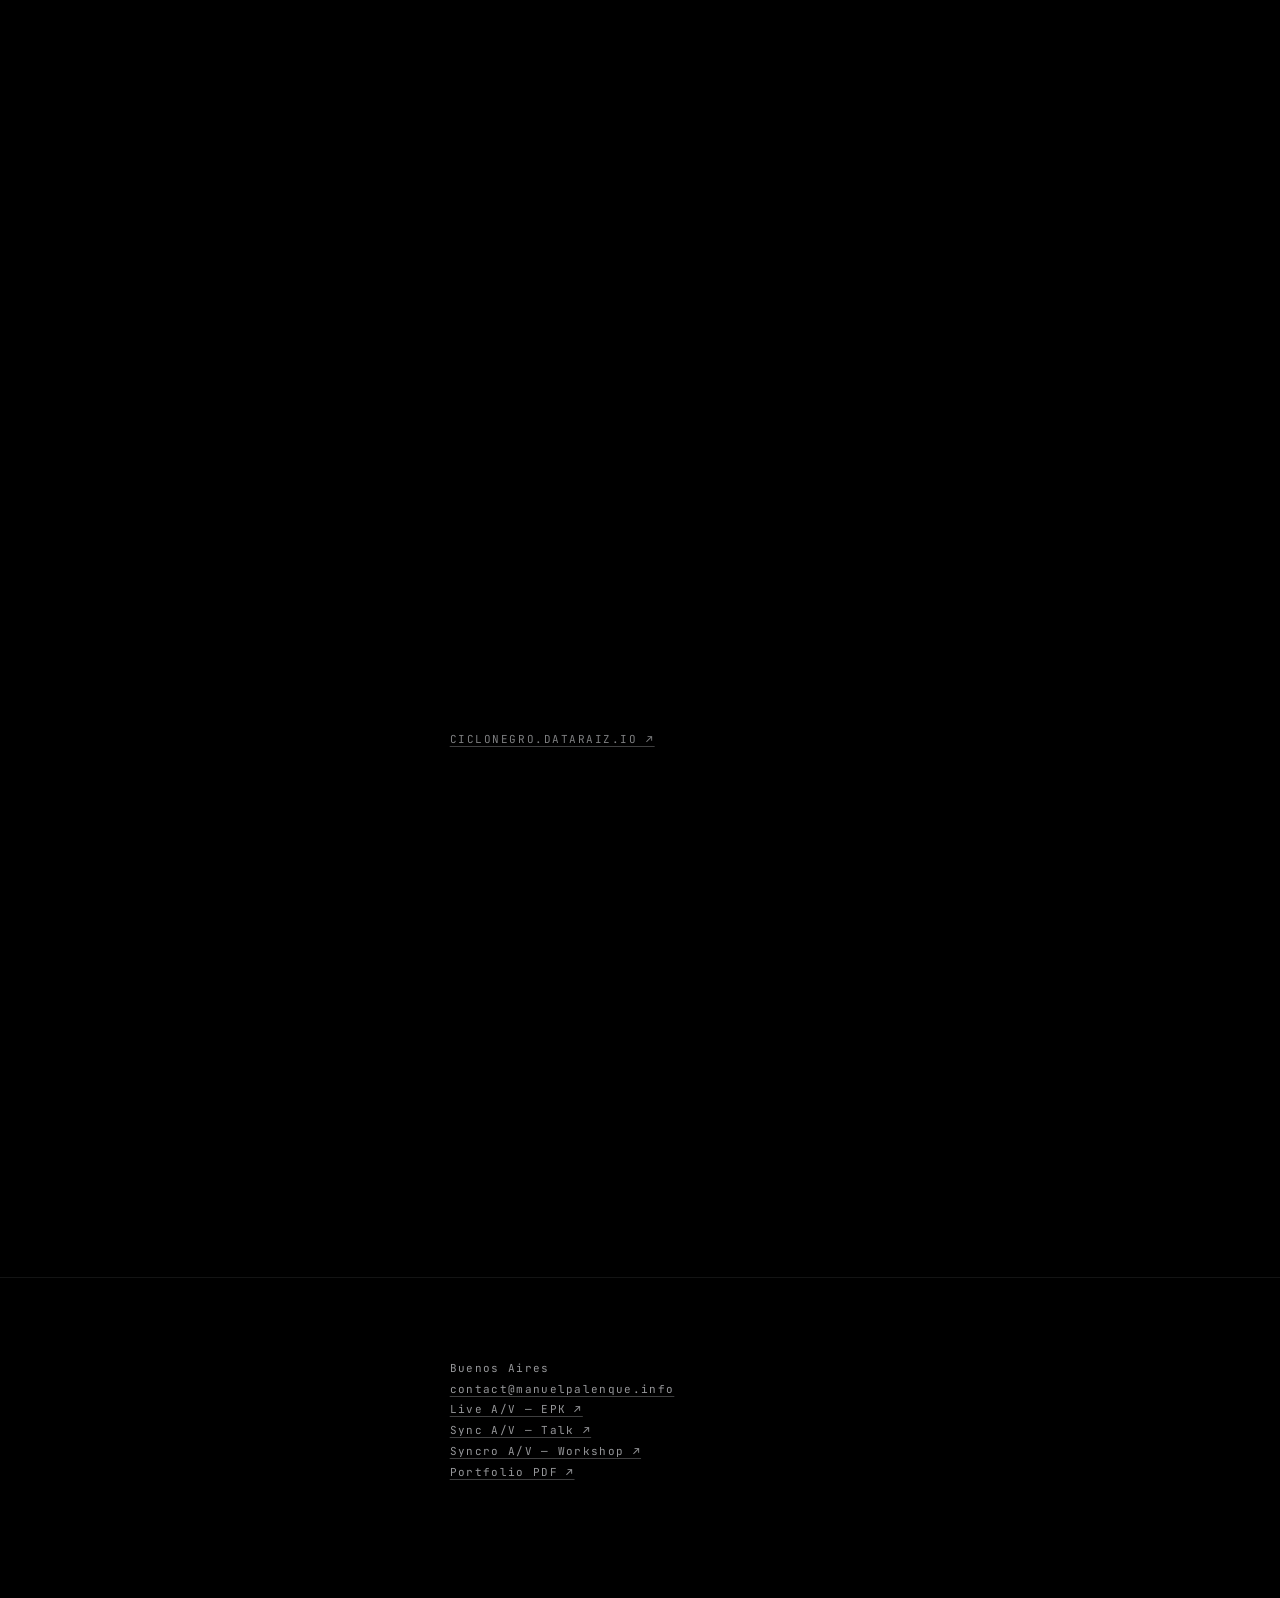
==== commit 26a7c068: "Improve EPK video player with stereo audio Colapso default and update credits" ====
--- a/index.html
+++ b/index.html
@@ -751,7 +751,7 @@
             <span class="col index-cell">
               <span class="index-title">Shown and taught</span>
               <span class="index-medium">performances &amp; workshops</span>
-              <span class="index-note">Performed — Tecnópolis · MUTEK Buenos Aires · Beyond Code #2, Tokyo · School of Creative Media, Hong Kong<br />Workshops — NODE Festival, Berlin · TECH LAB PAAK, Tokyo</span>
+              <span class="index-note">Performed — MUTEK · SuperDeluxe, Tokyo · Tecnópolis · School of Creative Media, Hong Kong<br />Workshops — NODE Festival, Berlin · TECH LAB PAAK, Tokyo</span>
             </span>
           </div>
         </div>
@@ -781,10 +781,10 @@
             patterns as unavoidable forces of entropy. The impossibility of
             abstraction to overcome nature as time passes.
           </p>
-          <figure class="plate__media entry-media" data-reveal>
+          <figure class="plate__media entry-media entry-media--interactive" data-reveal role="button" tabindex="0" aria-label="Play Colapso live performance with audio" data-video-src="./assets/curso/colapso.mp4" data-video-poster="./assets/curso/colapso-poster.jpg" data-video-title="Colapso — Live A/V" data-video-audio="on" data-video-volume="0.85">
             <video data-viewport-video autoplay muted loop playsinline preload="metadata" src="./assets/videos/comp/perfo.webm" poster="./assets/videos/posters/perfo.jpg" aria-label="Colapso performance footage"></video>
           </figure>
-          <p class="caption">Performance footage</p>
+          <p class="caption">Performance footage (click to play live excerpt with audio)</p>
         </div>
         <figure class="plate__media bleed" data-reveal>
           <img loading="lazy" decoding="async" src="./assets/portfolio/colapso.webp" alt="Colapso live audiovisual performance" />
